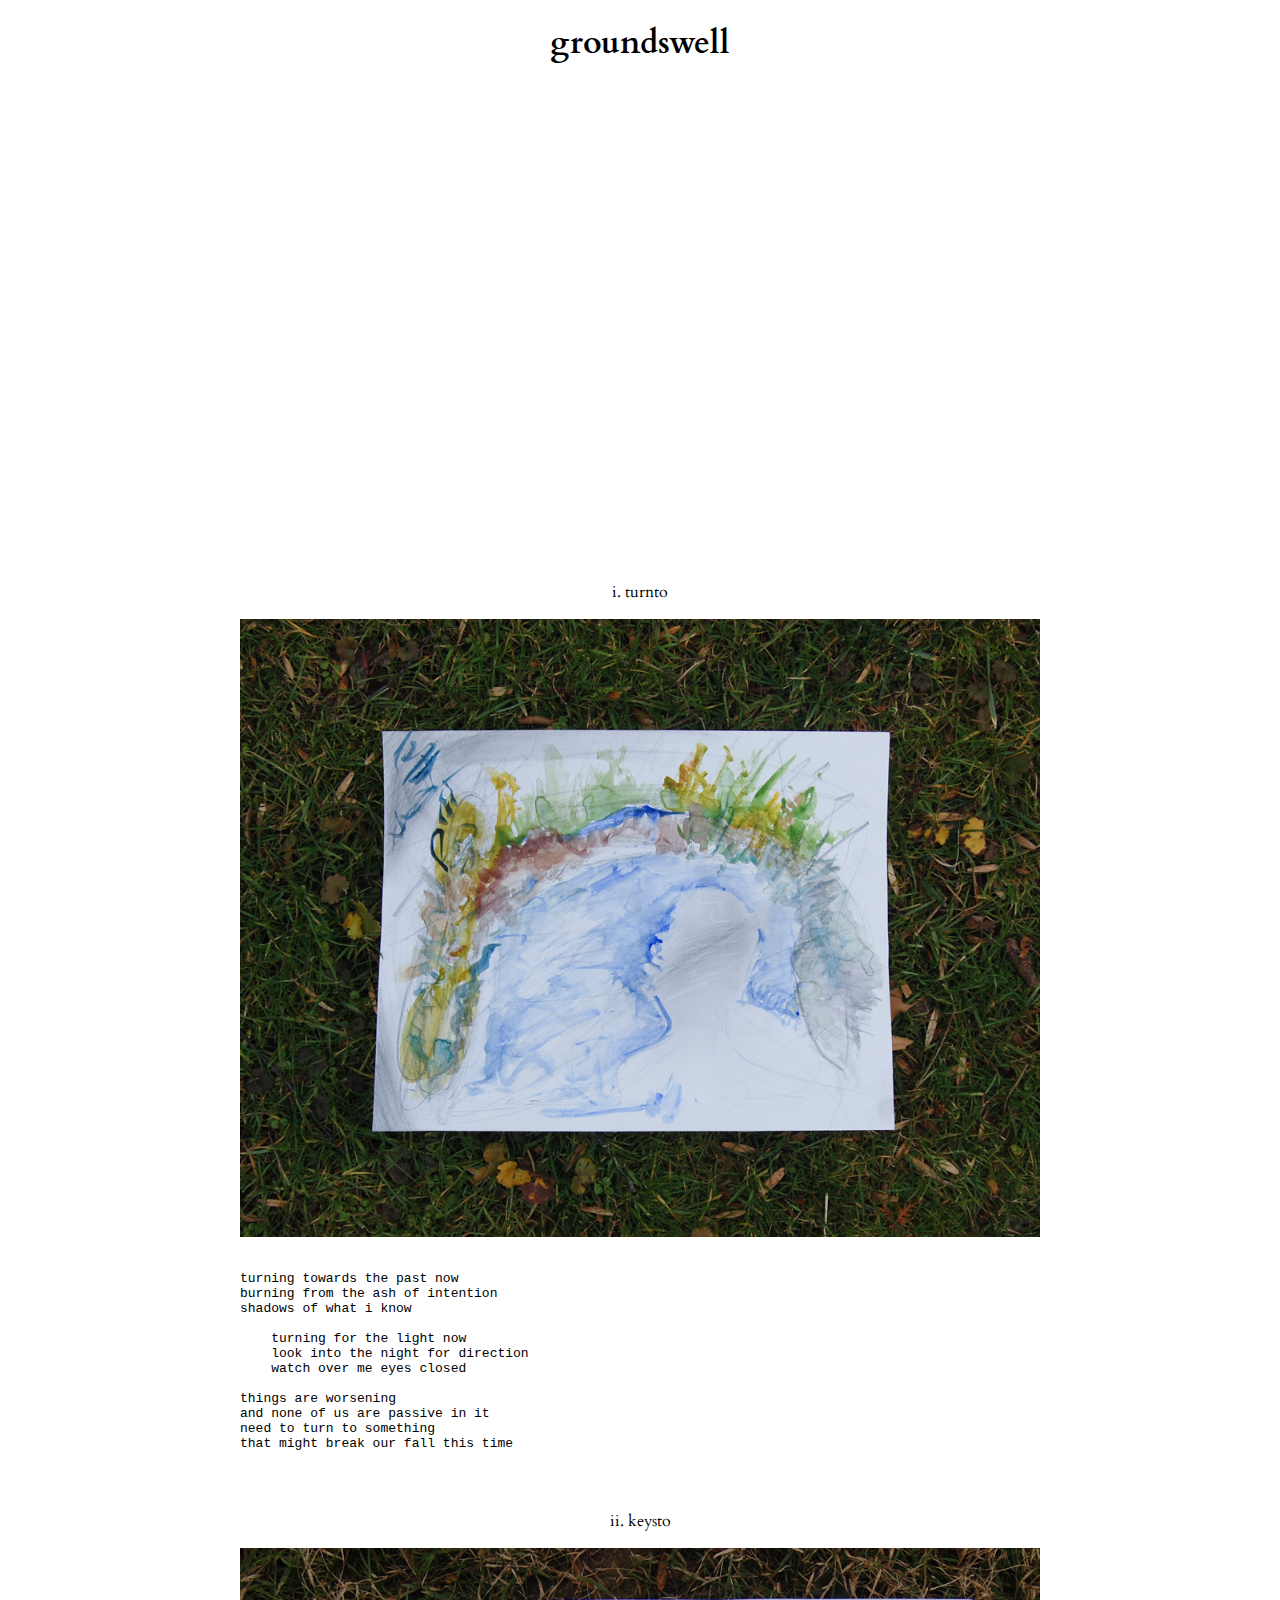
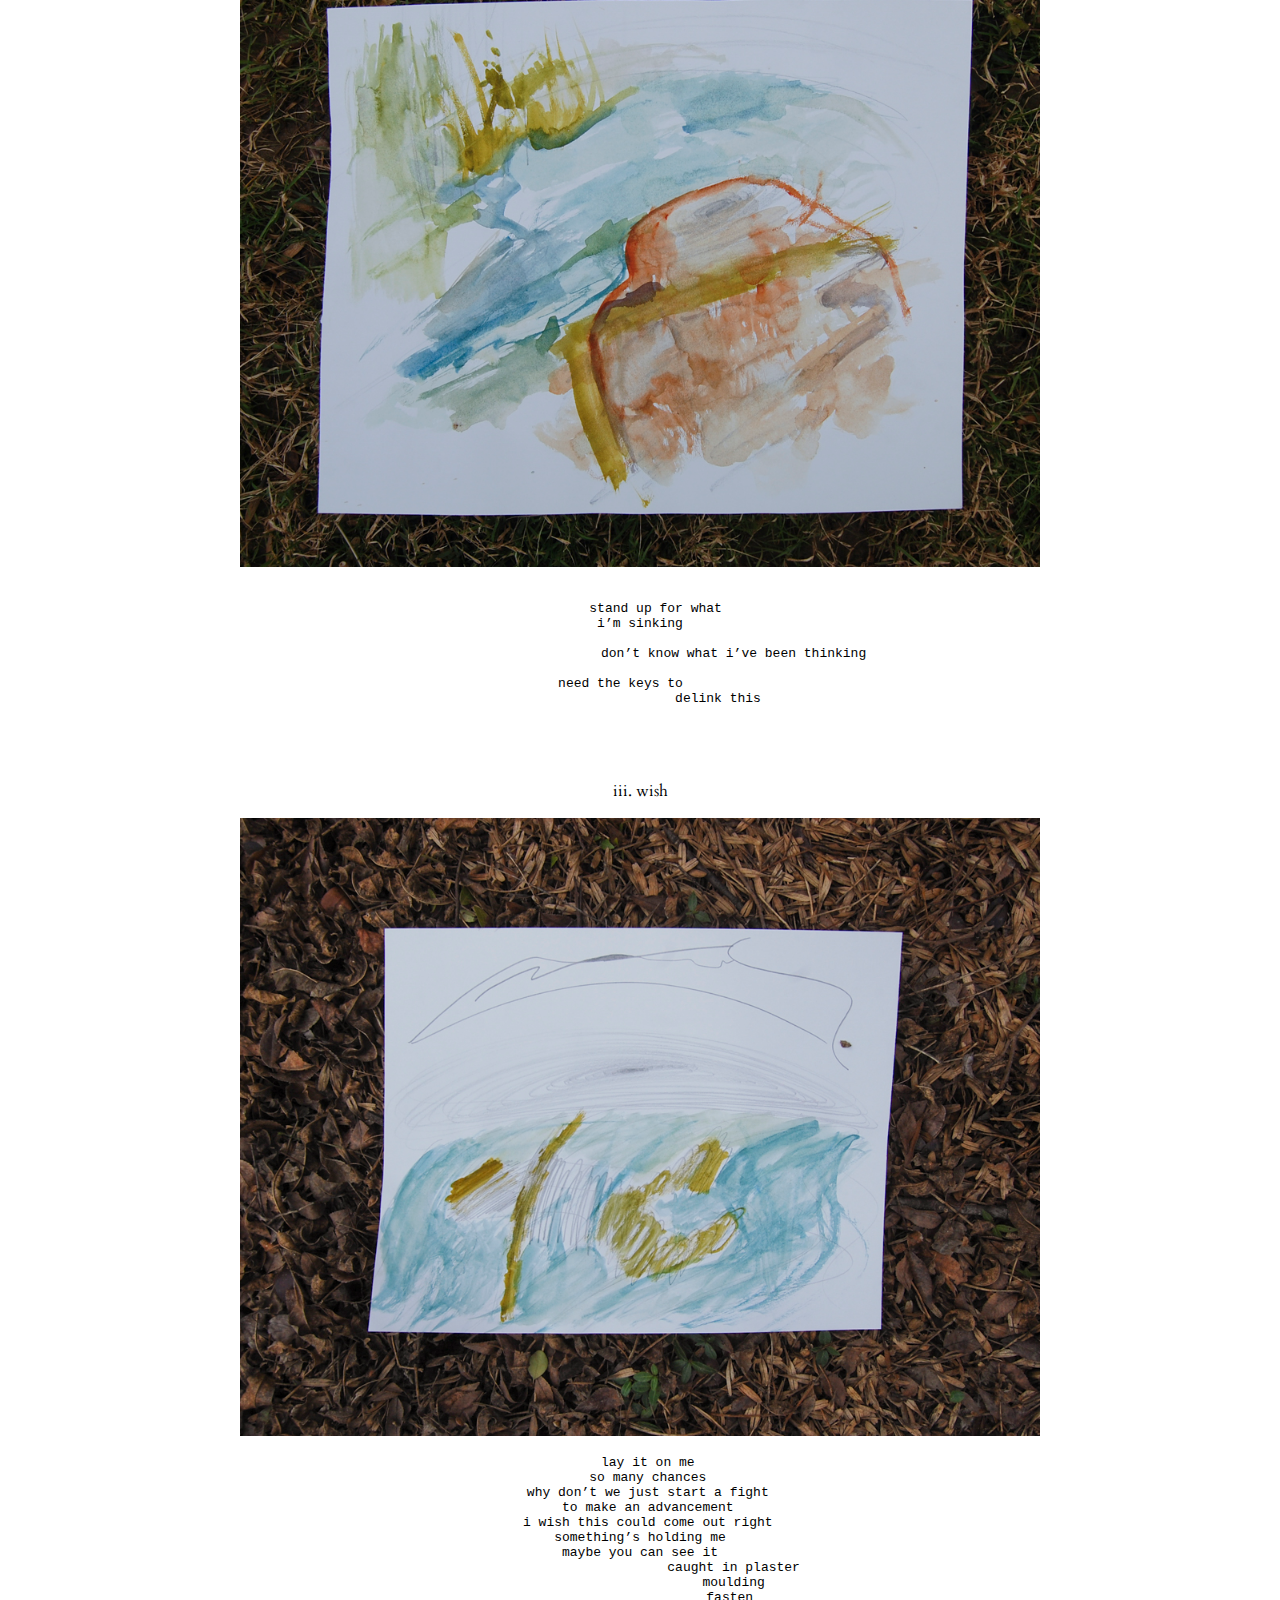
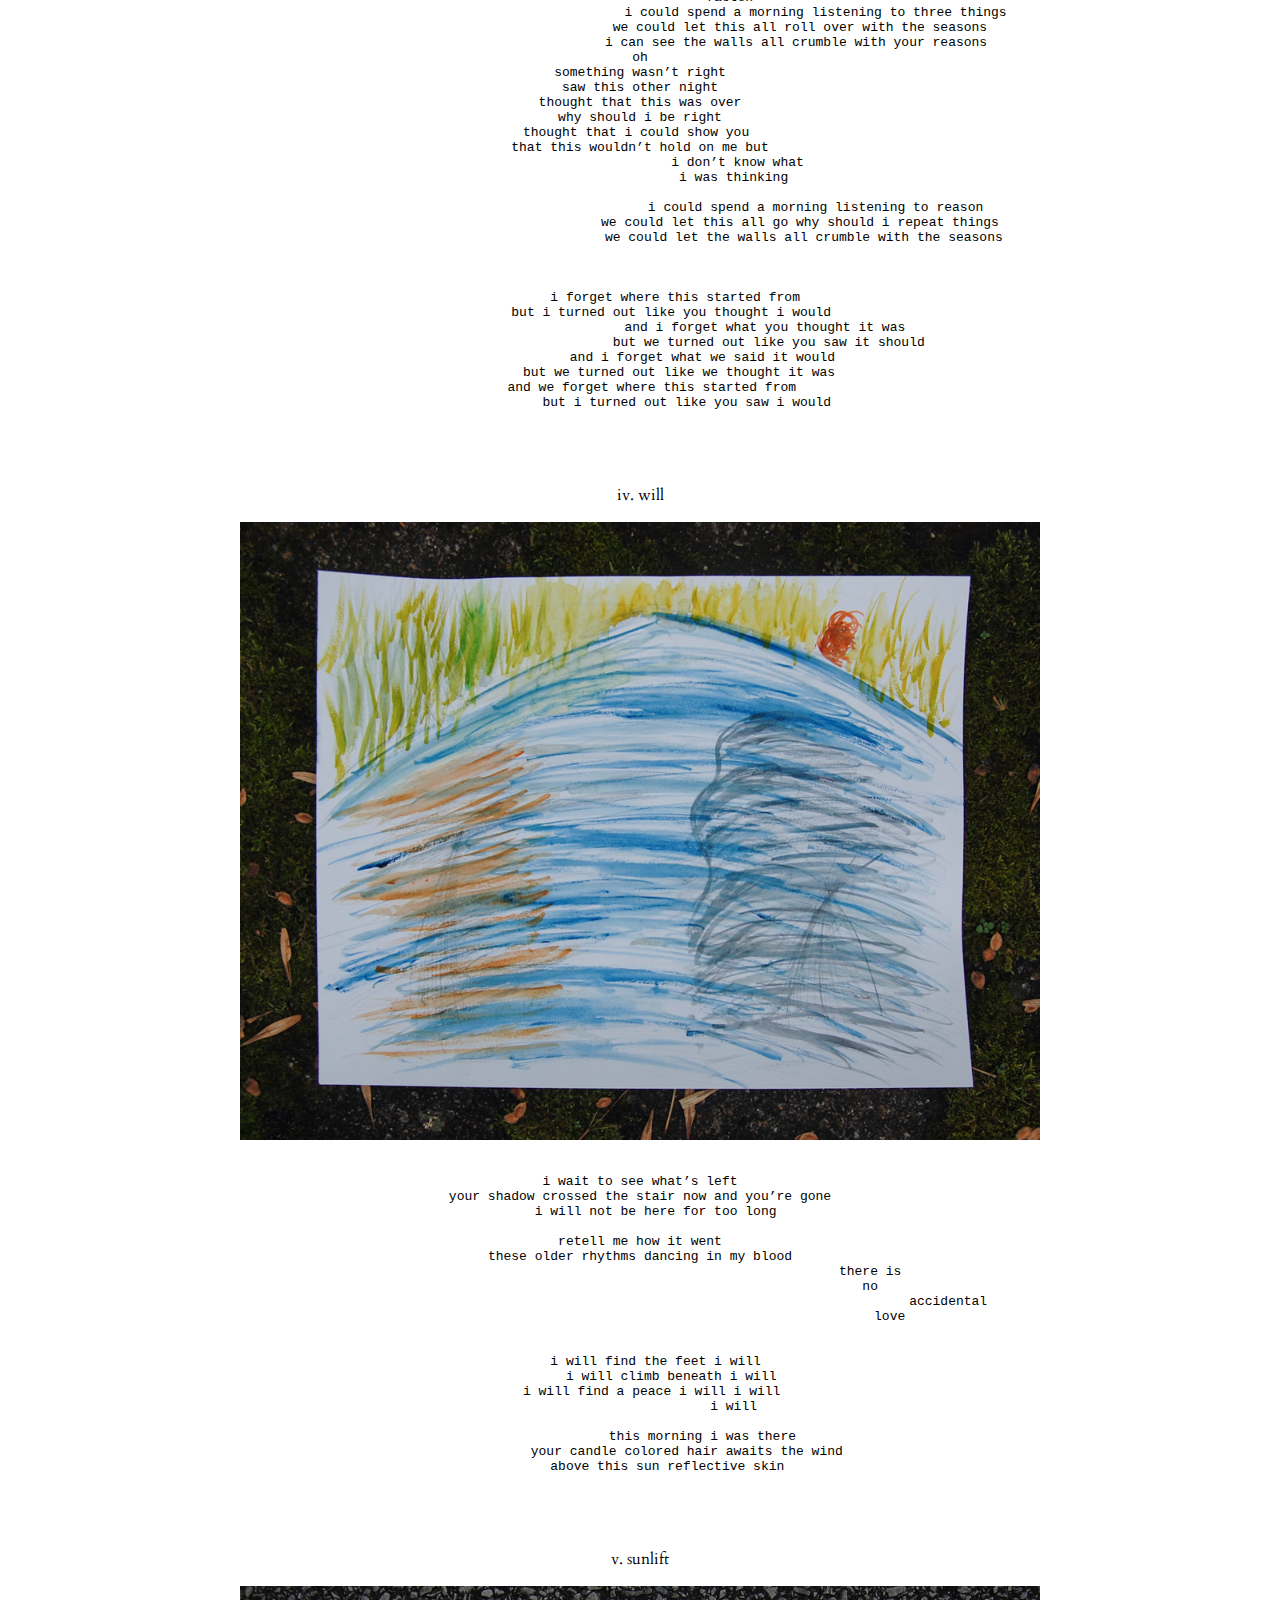
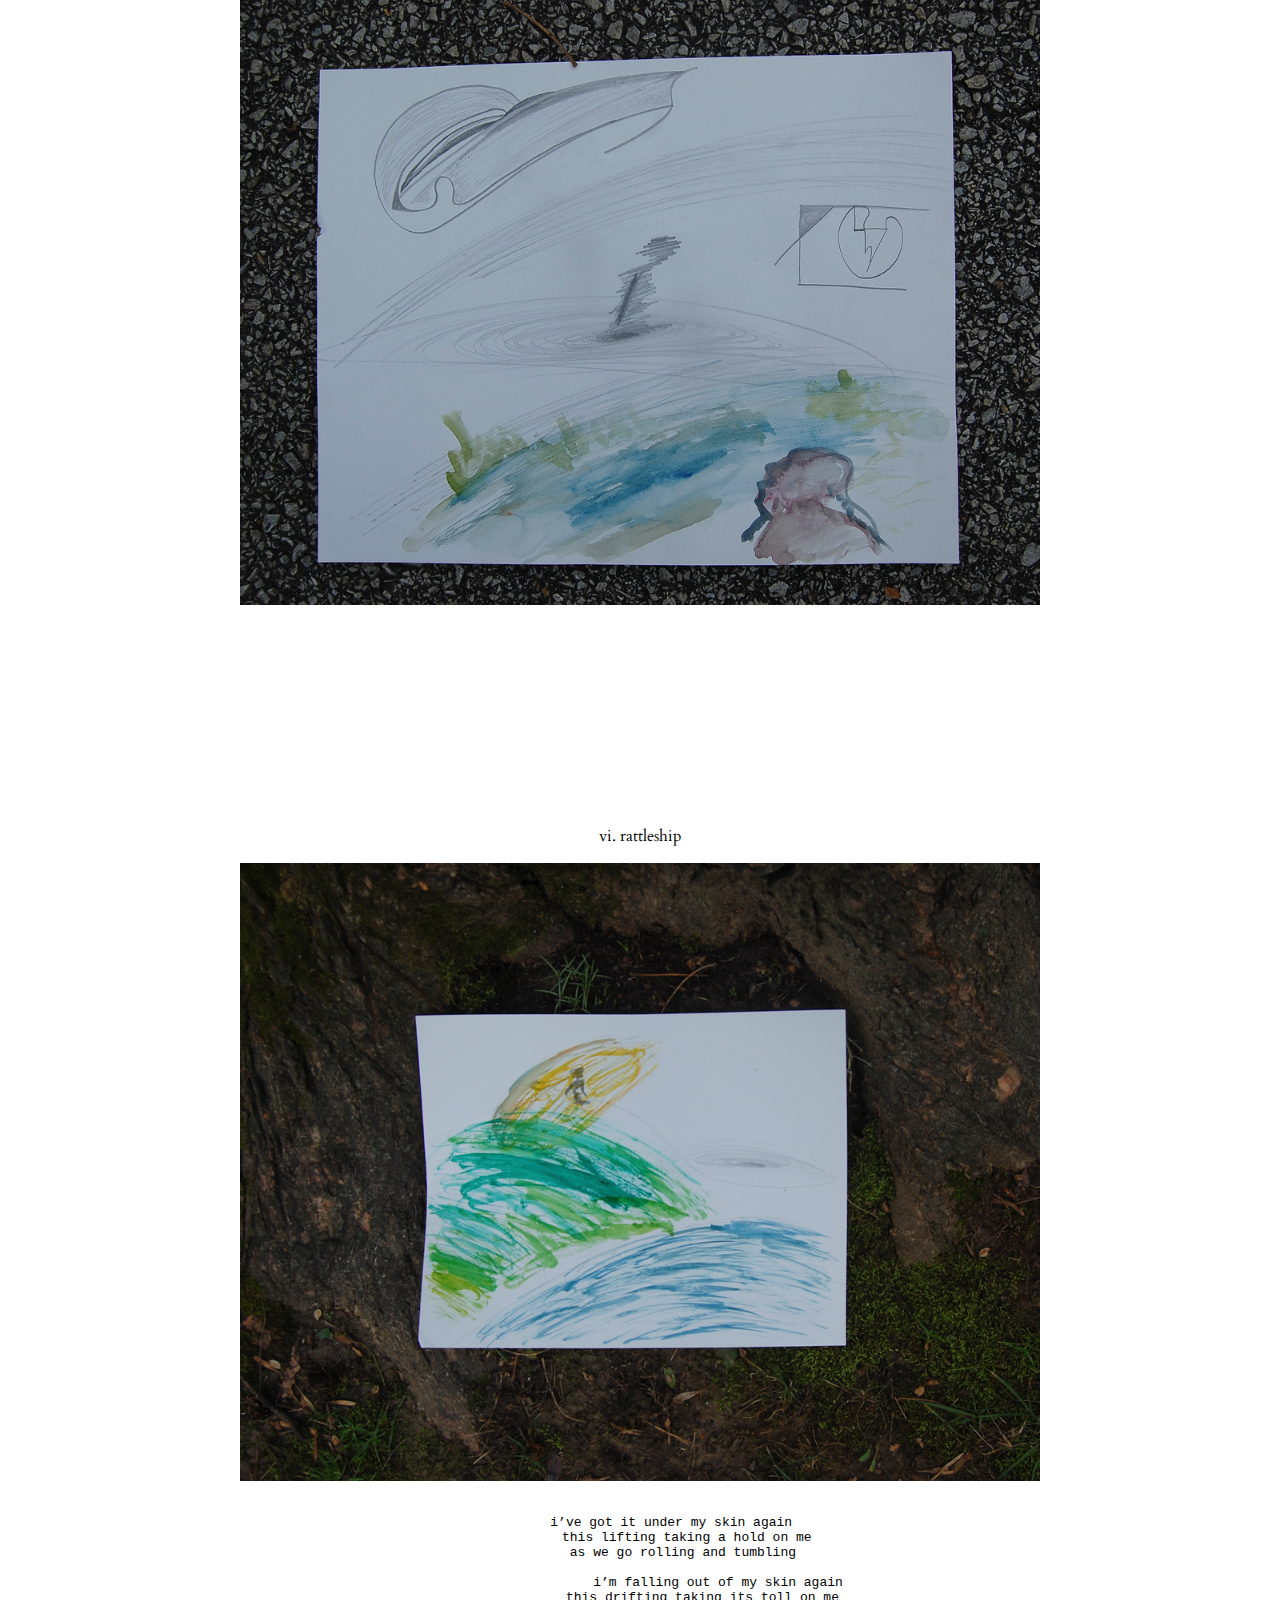
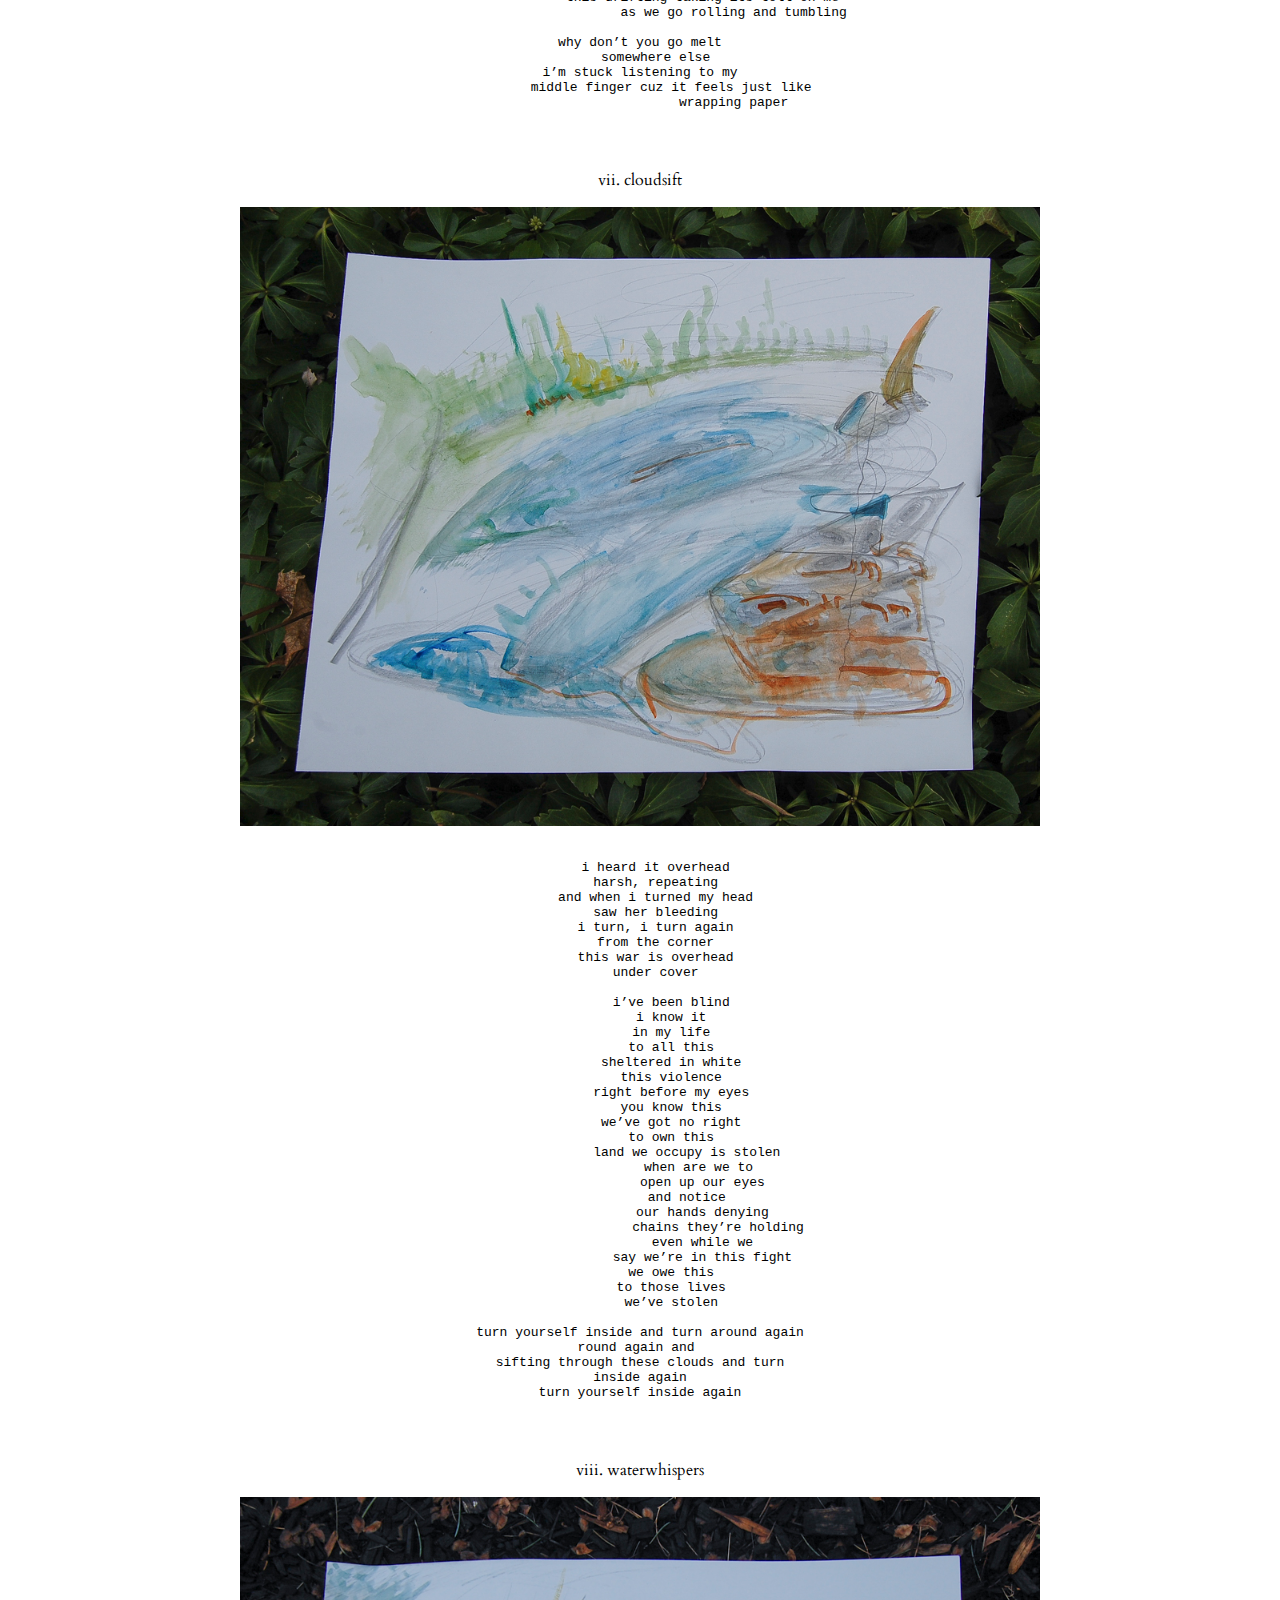
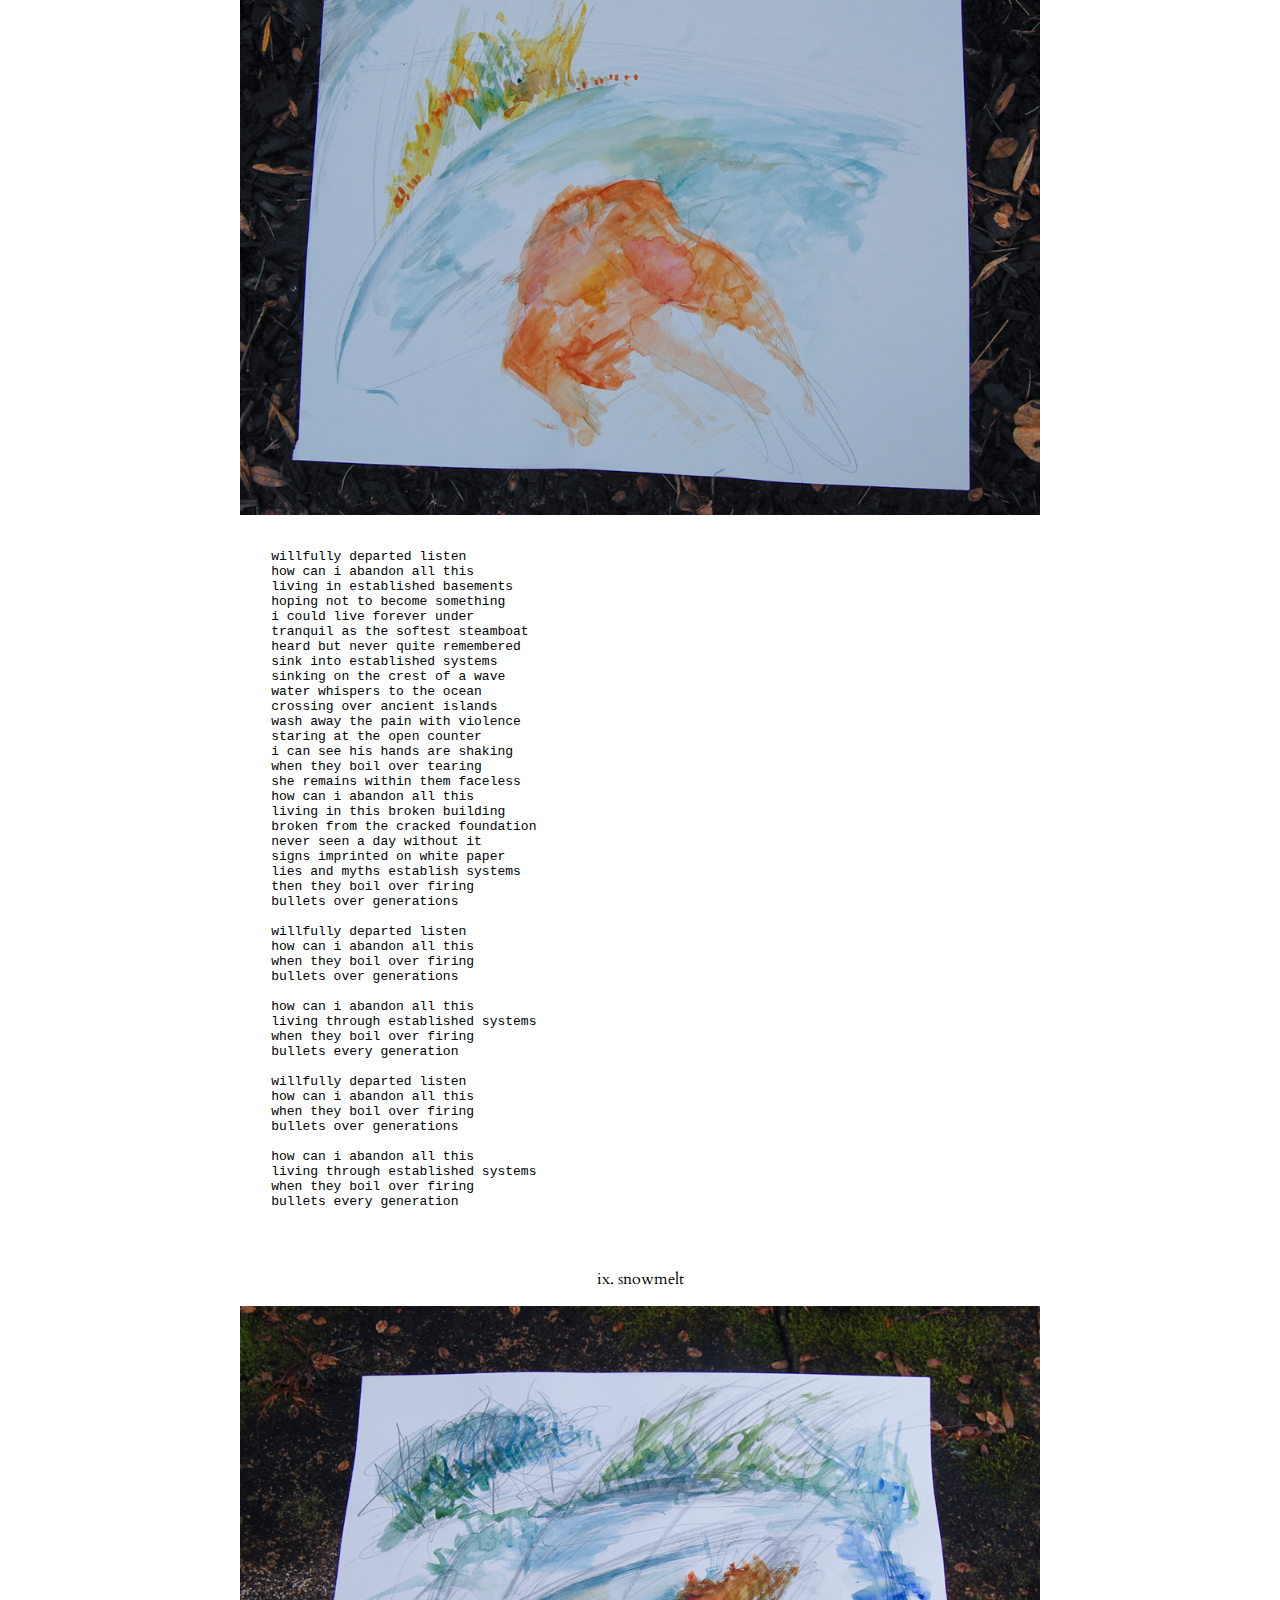
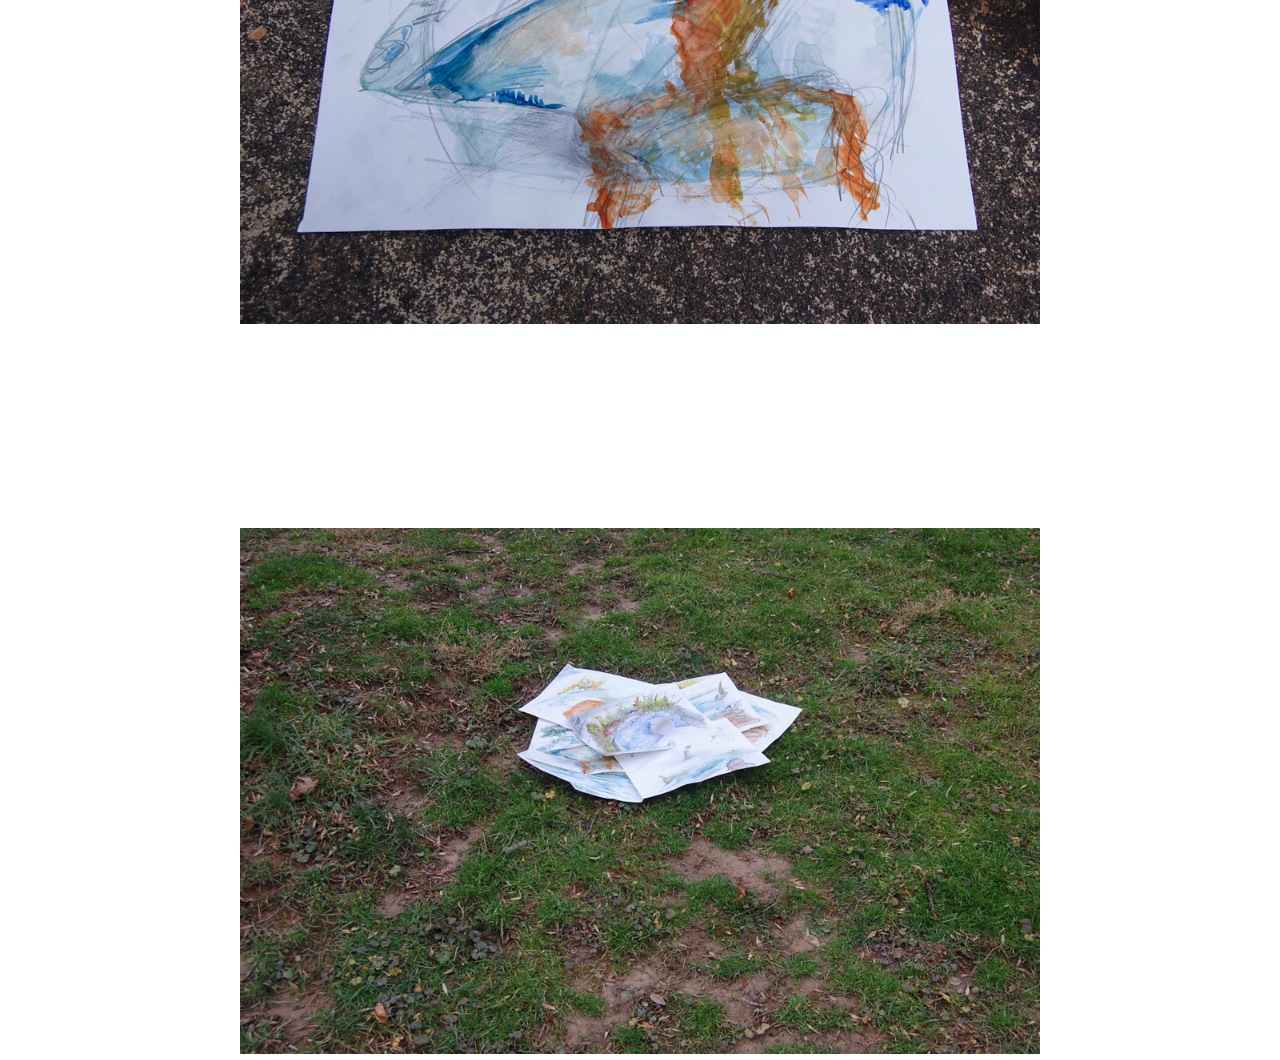
==== album/index.html @ 391f53b3 "fix hrefs" ====
<!doctype html>
<html>
<meta name="viewport" content="width=device-width, initial-scale=1.0">

<head>
    <link href="https://fonts.googleapis.com/css?family=Cardo" rel="stylesheet">
    <link href="../style.css" rel="stylesheet">
    <link rel="icon" href="weather64.png">
    <script src="../jq.js"></script>

    <title>Groundswell</title>
</head>

<body>
    <div class="main">


        <a href="..">
            <h1>groundswell </h1>
        </a>


        <iframe style="border: 0; width: 400px; height: 472px;" src="https://bandcamp.com/EmbeddedPlayer/album=1229370795/size=large/bgcol=ffffff/linkcol=0687f5/artwork=small/transparent=true/" seamless><a href="http://wiccaphase.bandcamp.com/album/secret-boy">SECRET BOY by WICCA PHASE SPRINGS ETERNAL</a></iframe>


        <br>

        <p>i. turnto</p>
        <img src="1. turnto.jpg" style="width: 800px">
        <div class="text">
            <pre class="left">	
turning towards the past now    
burning from the ash of intention
shadows of what i know

    turning for the light now
    look into the night for direction
    watch over me eyes closed

things are worsening
and none of us are passive in it
need to turn to something
that might break our fall this time
        
            </pre>
        </div>

        <p>ii. keysto</p>
        <img src="2. keysto.jpg" style="width: 800px">
        <div class="text">
            <pre>	
    stand up for what
i’m sinking

                        don’t know what i’ve been thinking

    need the keys to         
                    delink this


        </pre>
        </div>

        <p>iii. wish</p>
        <img src="3. wish.jpg" style="width: 800px">
        <div class="text">
            <pre>
  lay it on me
  so many chances
  why don’t we just start a fight
  to make an advancement
  i wish this could come out right
something’s holding me
maybe you can see it
			caught in plaster
			moulding
			fasten 
					     i could spend a morning listening to three things
					 we could let this all roll over with the seasons
					i can see the walls all crumble with your reasons
oh
something wasn’t right
saw this other night
thought that this was over
why should i be right
thought that i could show you 
that this wouldn’t hold on me but
			 i don’t know what
			i was thinking

					     i could spend a morning listening to reason
					 we could let this all go why should i repeat things
					  we could let the walls all crumble with the seasons


		
	 i forget where this started from
	but i turned out like you thought i would
				and i forget what you thought it was
				 but we turned out like you saw it should
		and i forget what we said it would
		 but we turned out like we thought it was	
	   and we forget where this started from	
	    but i turned out like you saw i would

              
        </pre>
        </div>

        <p>iv. will</p>
        <img src="4. will.jpg" style="width: 800px">
        <div class="text">
            <pre>

i wait to see what’s left
your shadow crossed the stair now and you’re gone
    i will not be here for too long

retell me how it went
these older rhythms dancing in my blood
                                                            there is 
                                                            no 
                                                                                accidental 
                                                                love
    

    i will find the feet i will
        i will climb beneath i will
    i will find a peace i will i will 
                        i will

                this morning i was there
            your candle colored hair awaits the wind
        above this sun reflective skin 
                
                
        </pre>
        </div>

        <p>v. sunlift</p>
        <img src="5. sunlift.jpg" style="width: 800px">

        <br>
        <br>
        <br>
        <br>
        <br>
        <br>
        <br>
        <br>
        <br>
        <br>
        <p>vi. rattleship</p>
        <img src="6. rattleship.jpg" style="width: 800px">
        <div class="text">
            <pre>

        i’ve got it under my skin again
            this lifting taking a hold on me
            as we go rolling and tumbling 

                    i’m falling out of my skin again
                this drifting taking its toll on me
                        as we go rolling and tumbling

why don’t you go melt
    somewhere else
i’m stuck listening to my
        middle finger cuz it feels just like
                        wrapping paper

        </pre>
        </div>

        <p>vii. cloudsift</p>
        <img src="7. cloudsift.jpg" style="width: 800px">
        <div class="text">
            <pre>

    i heard it overhead
    harsh, repeating
    and when i turned my head
    saw her bleeding
    i turn, i turn again
    from the corner
    this war is overhead
    under cover

        i’ve been blind
        i know it
        in my life
        to all this
        sheltered in white
        this violence
        right before my eyes
        you know this
        we’ve got no right
        to own this
            land we occupy is stolen
                when are we to 
                open up our eyes
            and notice
                our hands denying
                    chains they’re holding
                even while we
                say we’re in this fight
        we owe this
        to those lives
        we’ve stolen

turn yourself inside and turn around again
round again and 
sifting through these clouds and turn
inside again
turn yourself inside again
            
        </pre>
        </div>

        <p>viii. waterwhispers</p>
        <img src="8. waterwhispers.jpg" style="width: 800px">
        <div class="text">
            <pre class="left">

    willfully departed listen
    how can i abandon all this
    living in established basements
    hoping not to become something
    i could live forever under
    tranquil as the softest steamboat
    heard but never quite remembered
    sink into established systems
    sinking on the crest of a wave
    water whispers to the ocean
    crossing over ancient islands
    wash away the pain with violence
    staring at the open counter
    i can see his hands are shaking
    when they boil over tearing
    she remains within them faceless
    how can i abandon all this
    living in this broken building
    broken from the cracked foundation
    never seen a day without it
    signs imprinted on white paper
    lies and myths establish systems
    then they boil over firing
    bullets over generations

    willfully departed listen
    how can i abandon all this
    when they boil over firing
    bullets over generations

    how can i abandon all this
    living through established systems
    when they boil over firing
    bullets every generation

    willfully departed listen
    how can i abandon all this
    when they boil over firing
    bullets over generations

    how can i abandon all this
    living through established systems
    when they boil over firing
    bullets every generation
            
        </pre>
        </div>

        <p>ix. snowmelt</p>
        <img src="9. snowmelt.jpg" style="width: 800px">
        <br>
        <br>
        <br>
        <br>
        <br>
        <br>
        <br>
        <br>
        <br>
        <br>

        <img src="backcover.jpg" style="width: 800px">
    </div>
</body>

</html>
---- style.css ----
body {
    font-family: 'Cardo', serif;
    margin: 0;
    padding: 0;
    text-align: center;
    width: auto;
}

img {
    /* max-width: 800px; */
    height: auto;
}

#groundswell {
    position: absolute;
    margin-left: auto;
    margin-right: auto;
    left: 0;
    right: 0;
    z-index: -1;
}

.groundswell_album {
    position: absolute;
    right: 0;
}

.groundswell_inst {
    position: absolute;
    left: 0;
}

#credits {
    width: 100%;
    position: absolute;
}

#anotherLayer {
    width: 100%;
    position: absolute;
}

.left {
    text-align: left;
}

.right {
    text-align: right;
}

.text {
    display: inline-block;
    width: 800px;
}

a {
    color: black;
    text-decoration: none;
}
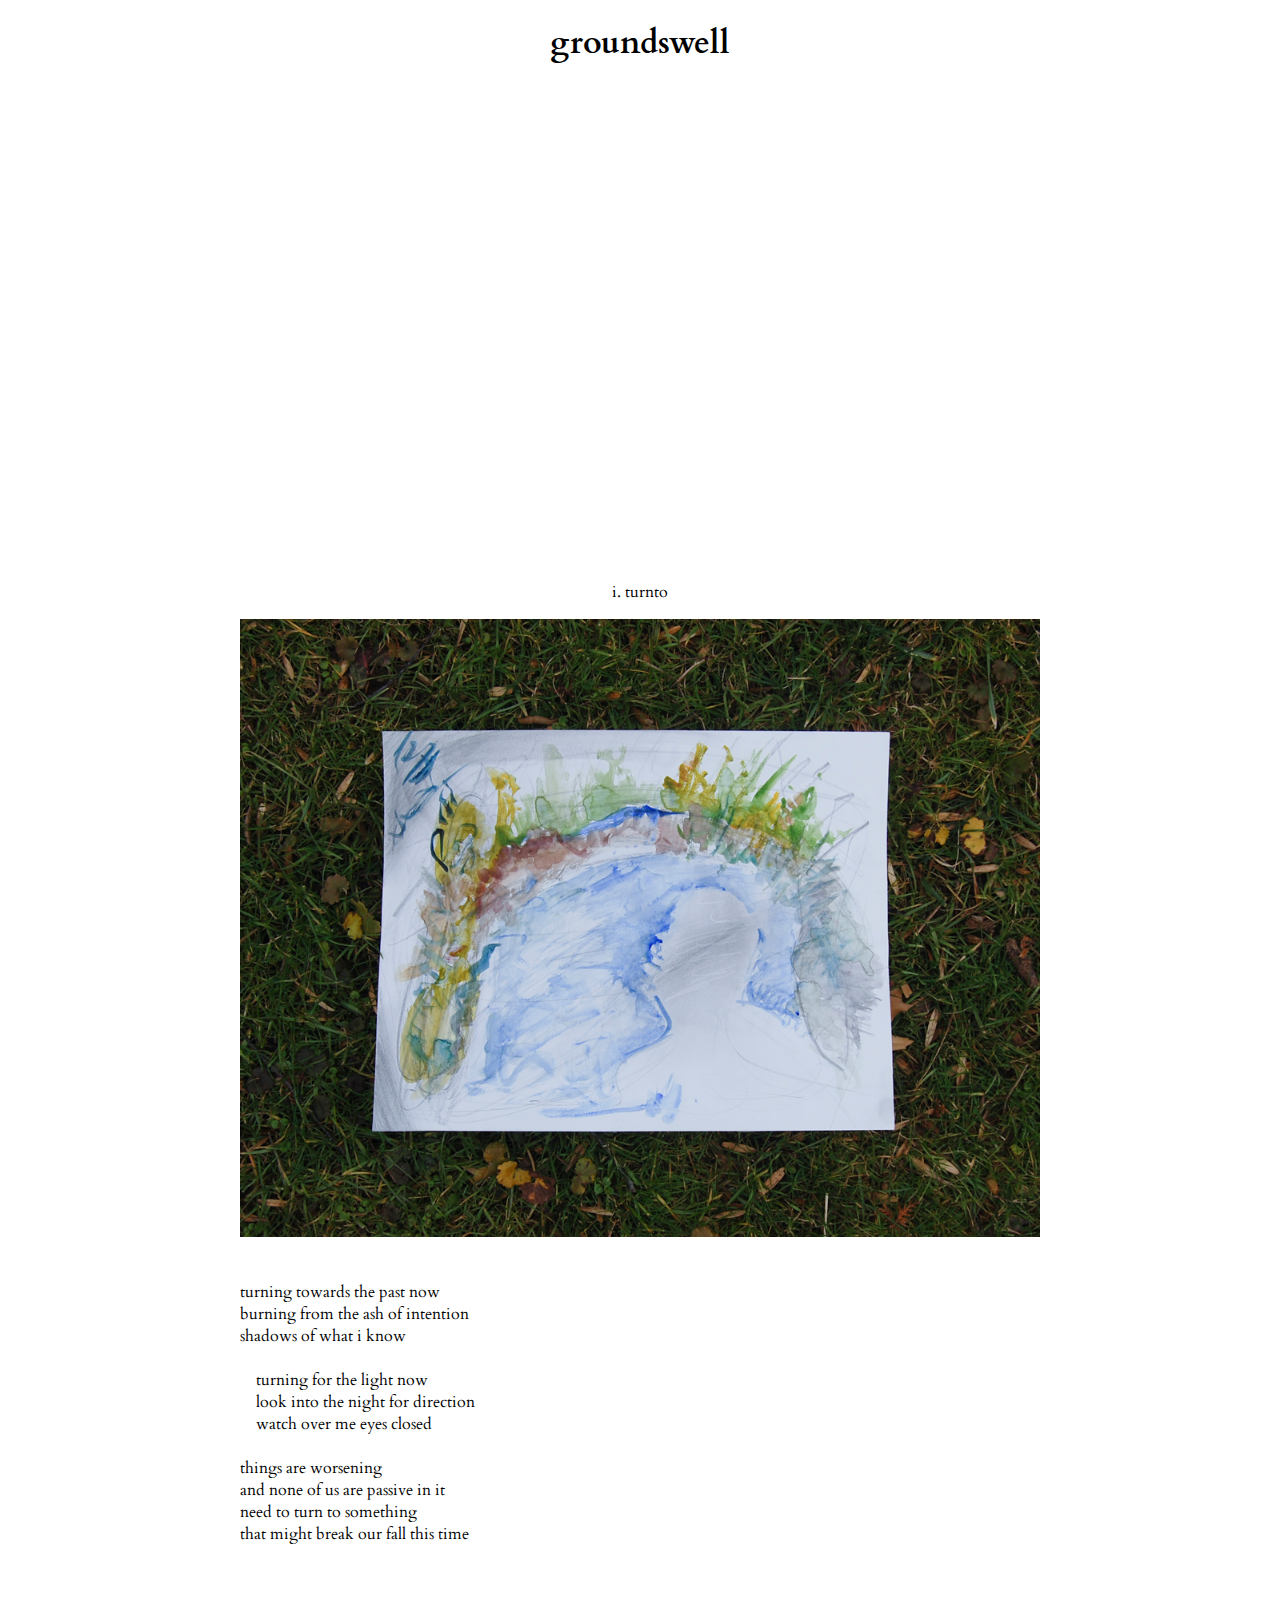
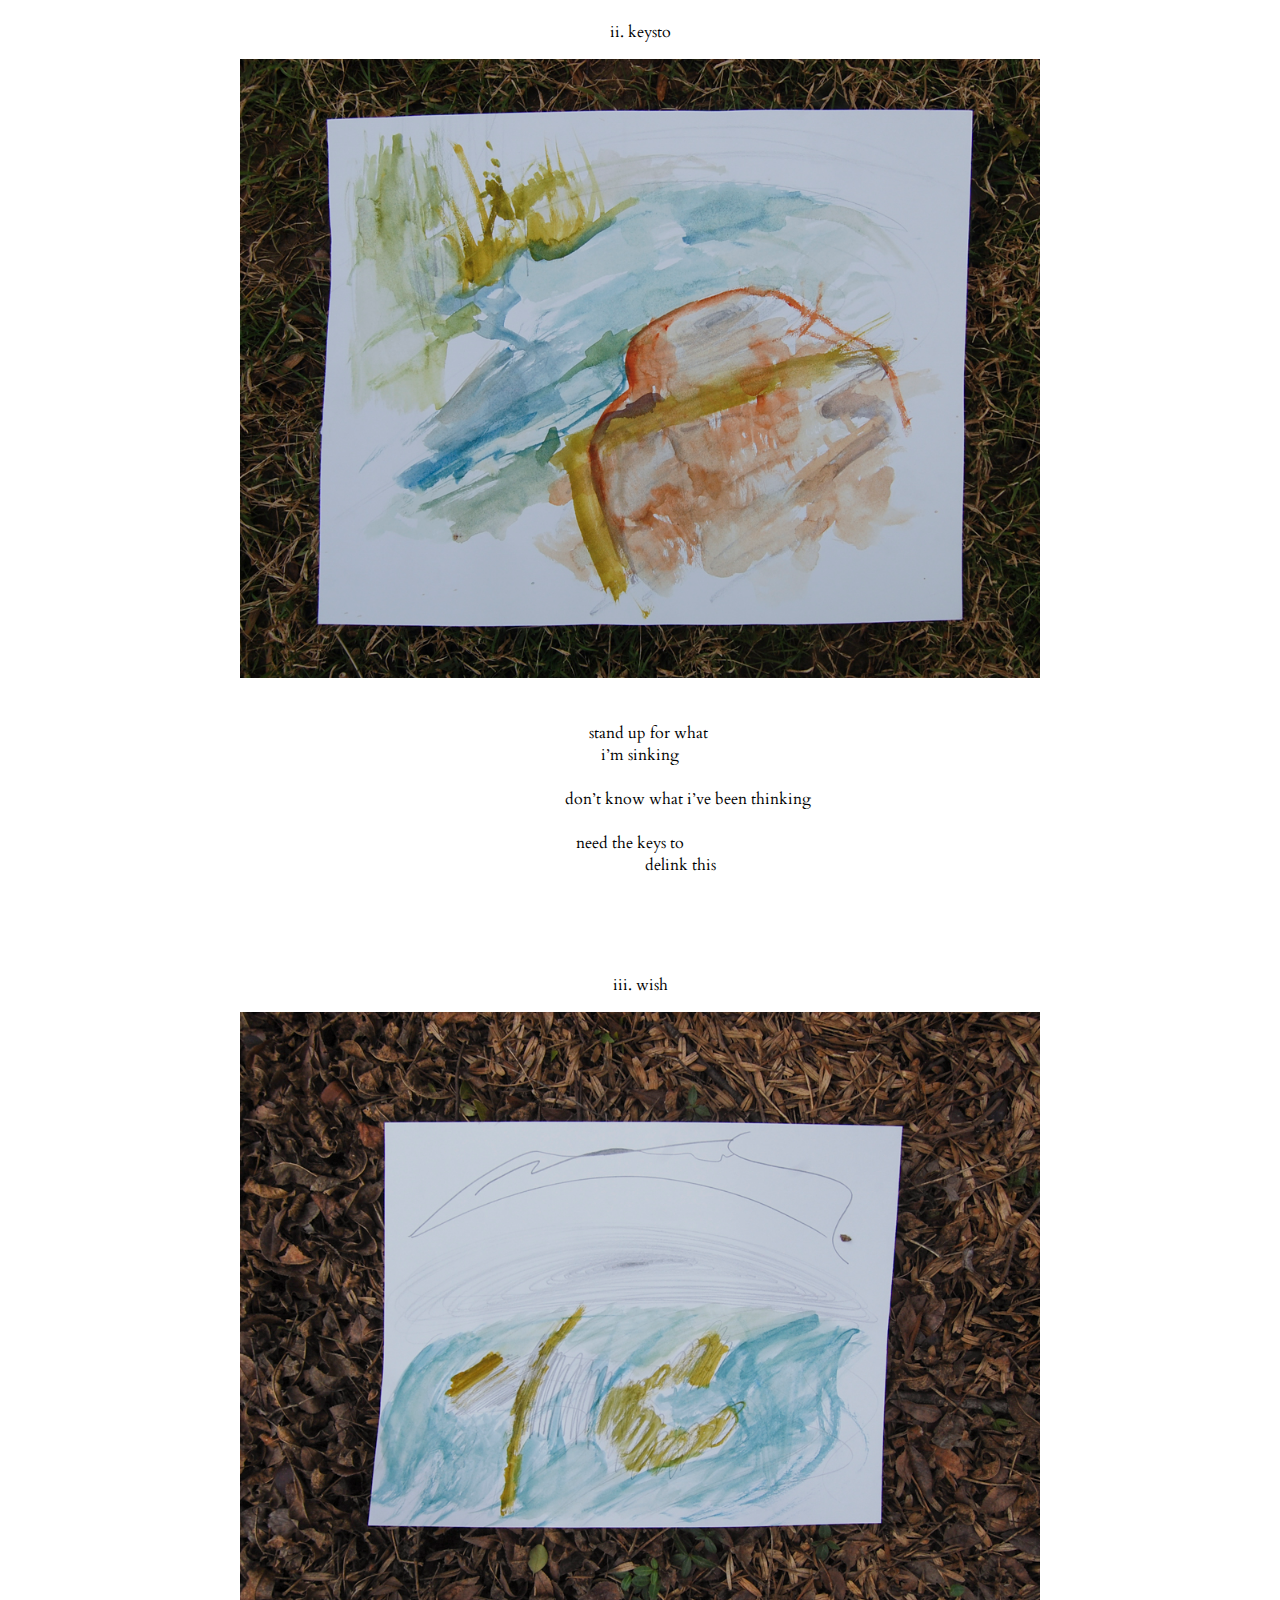
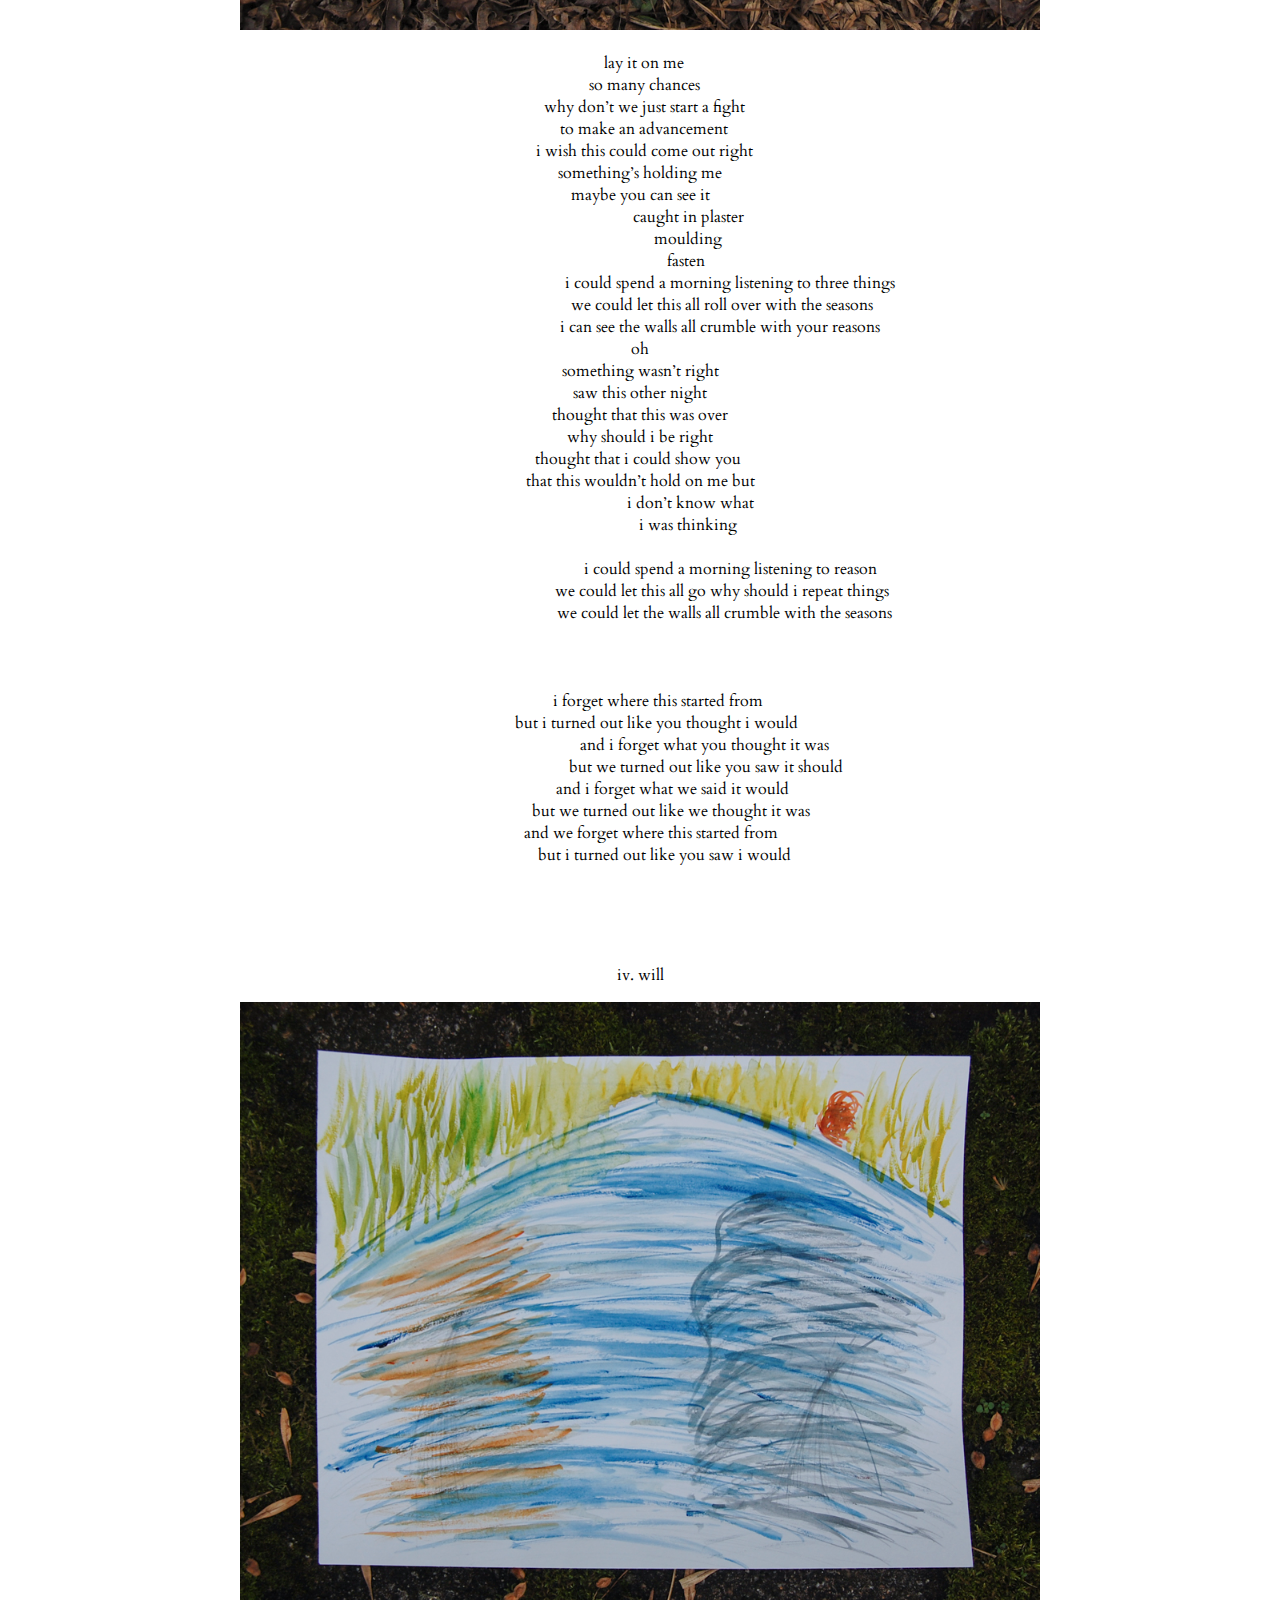
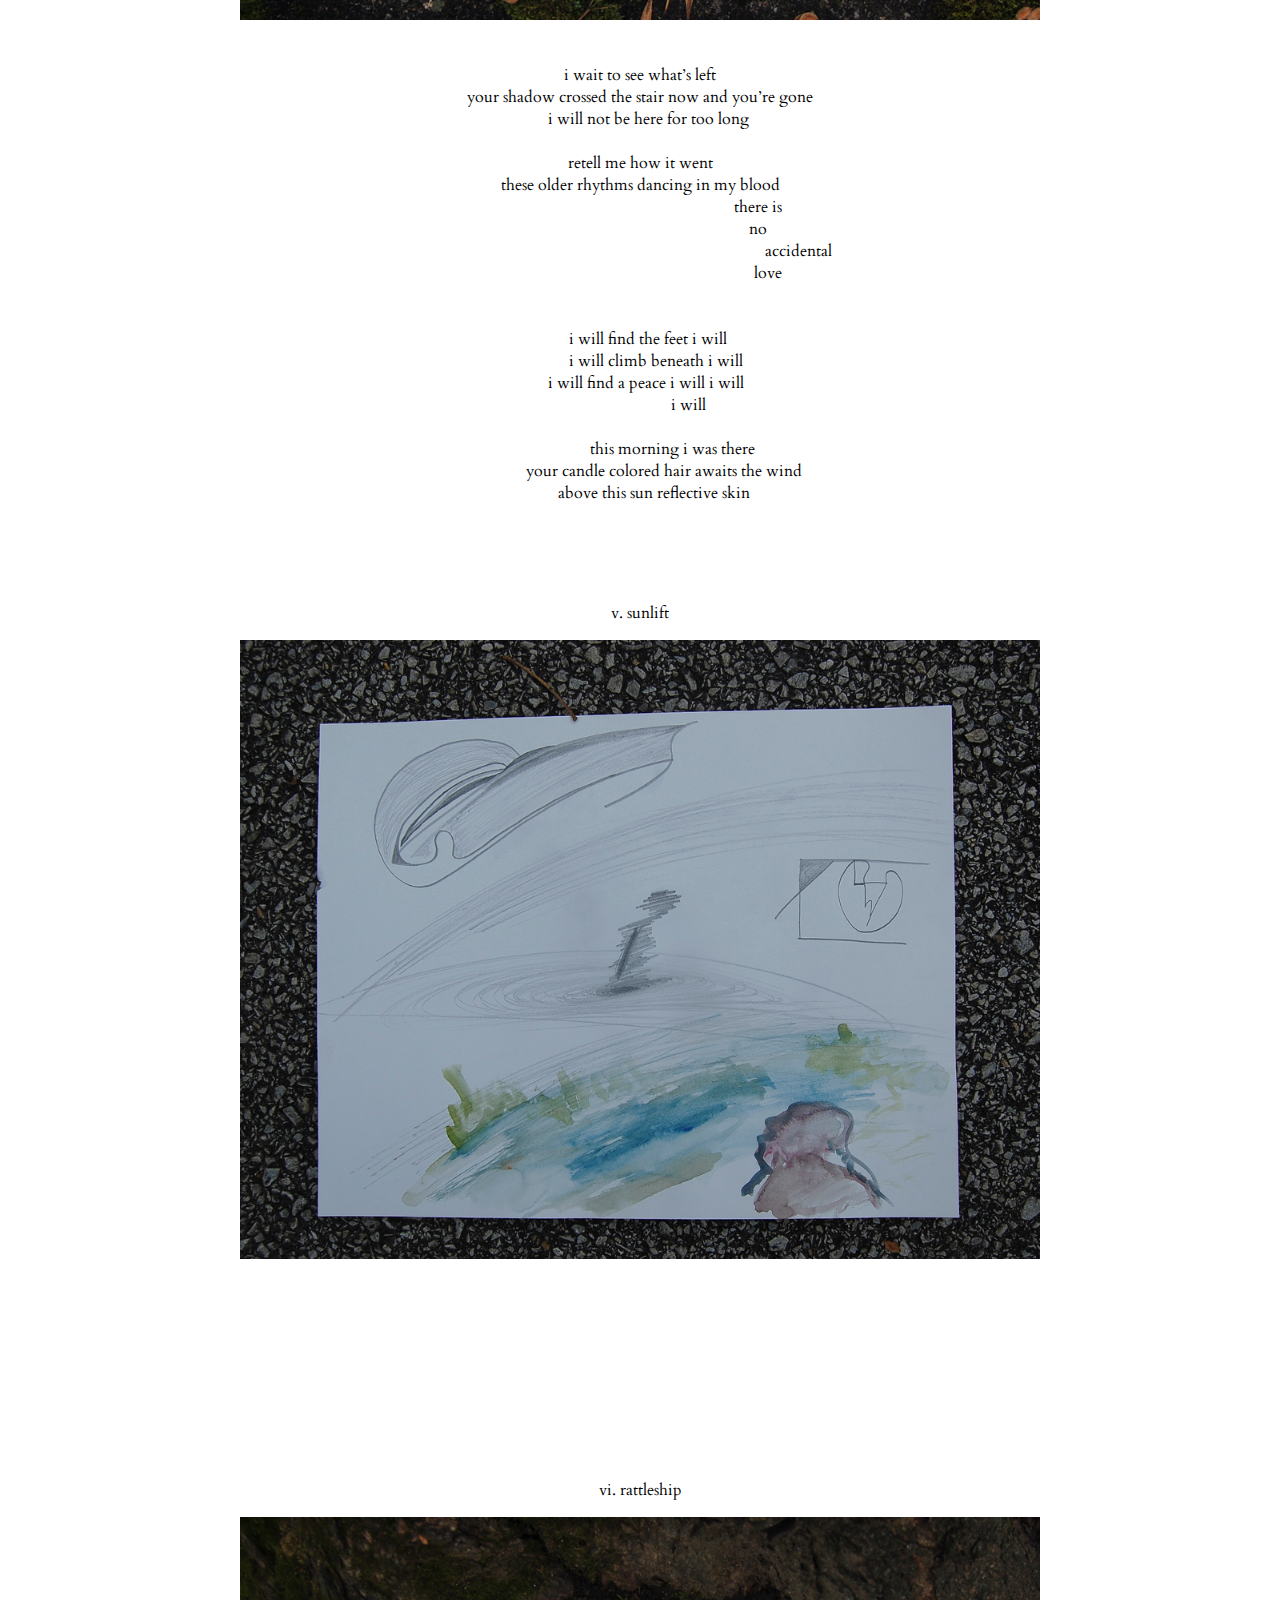
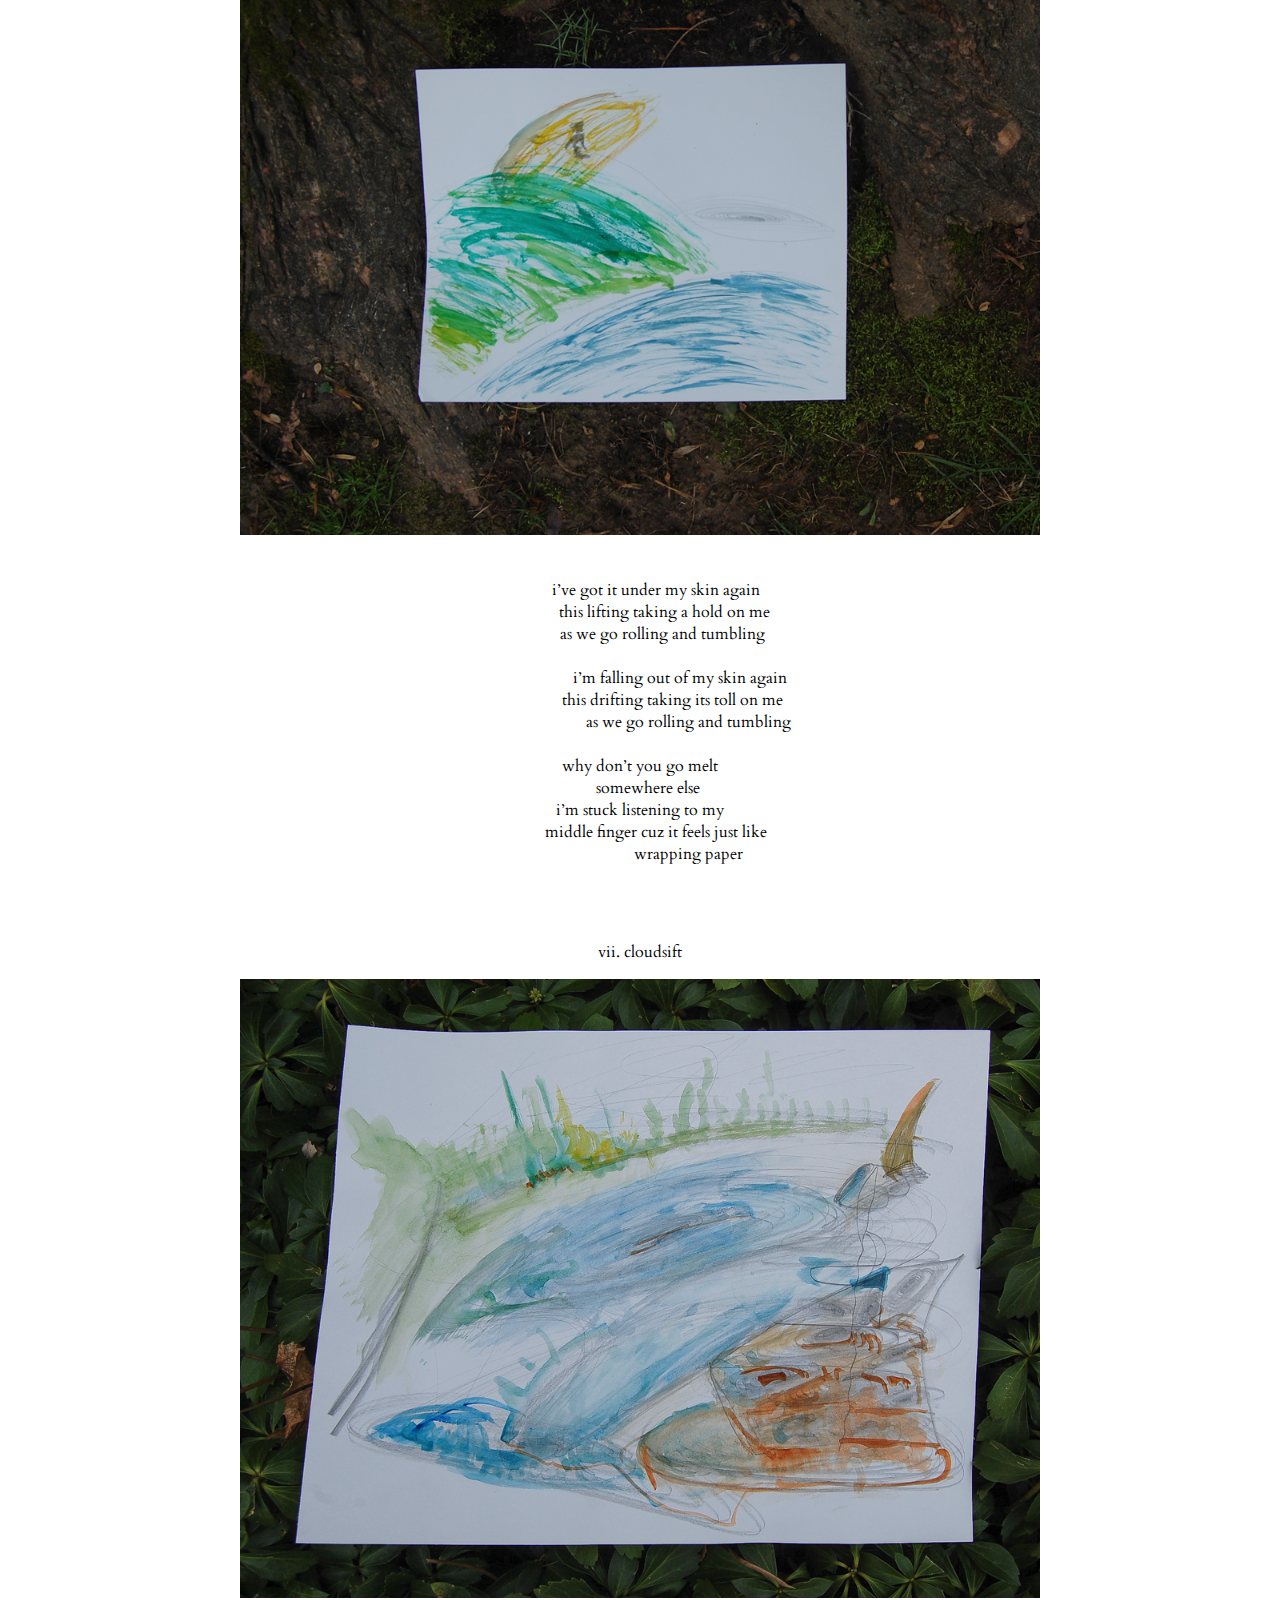
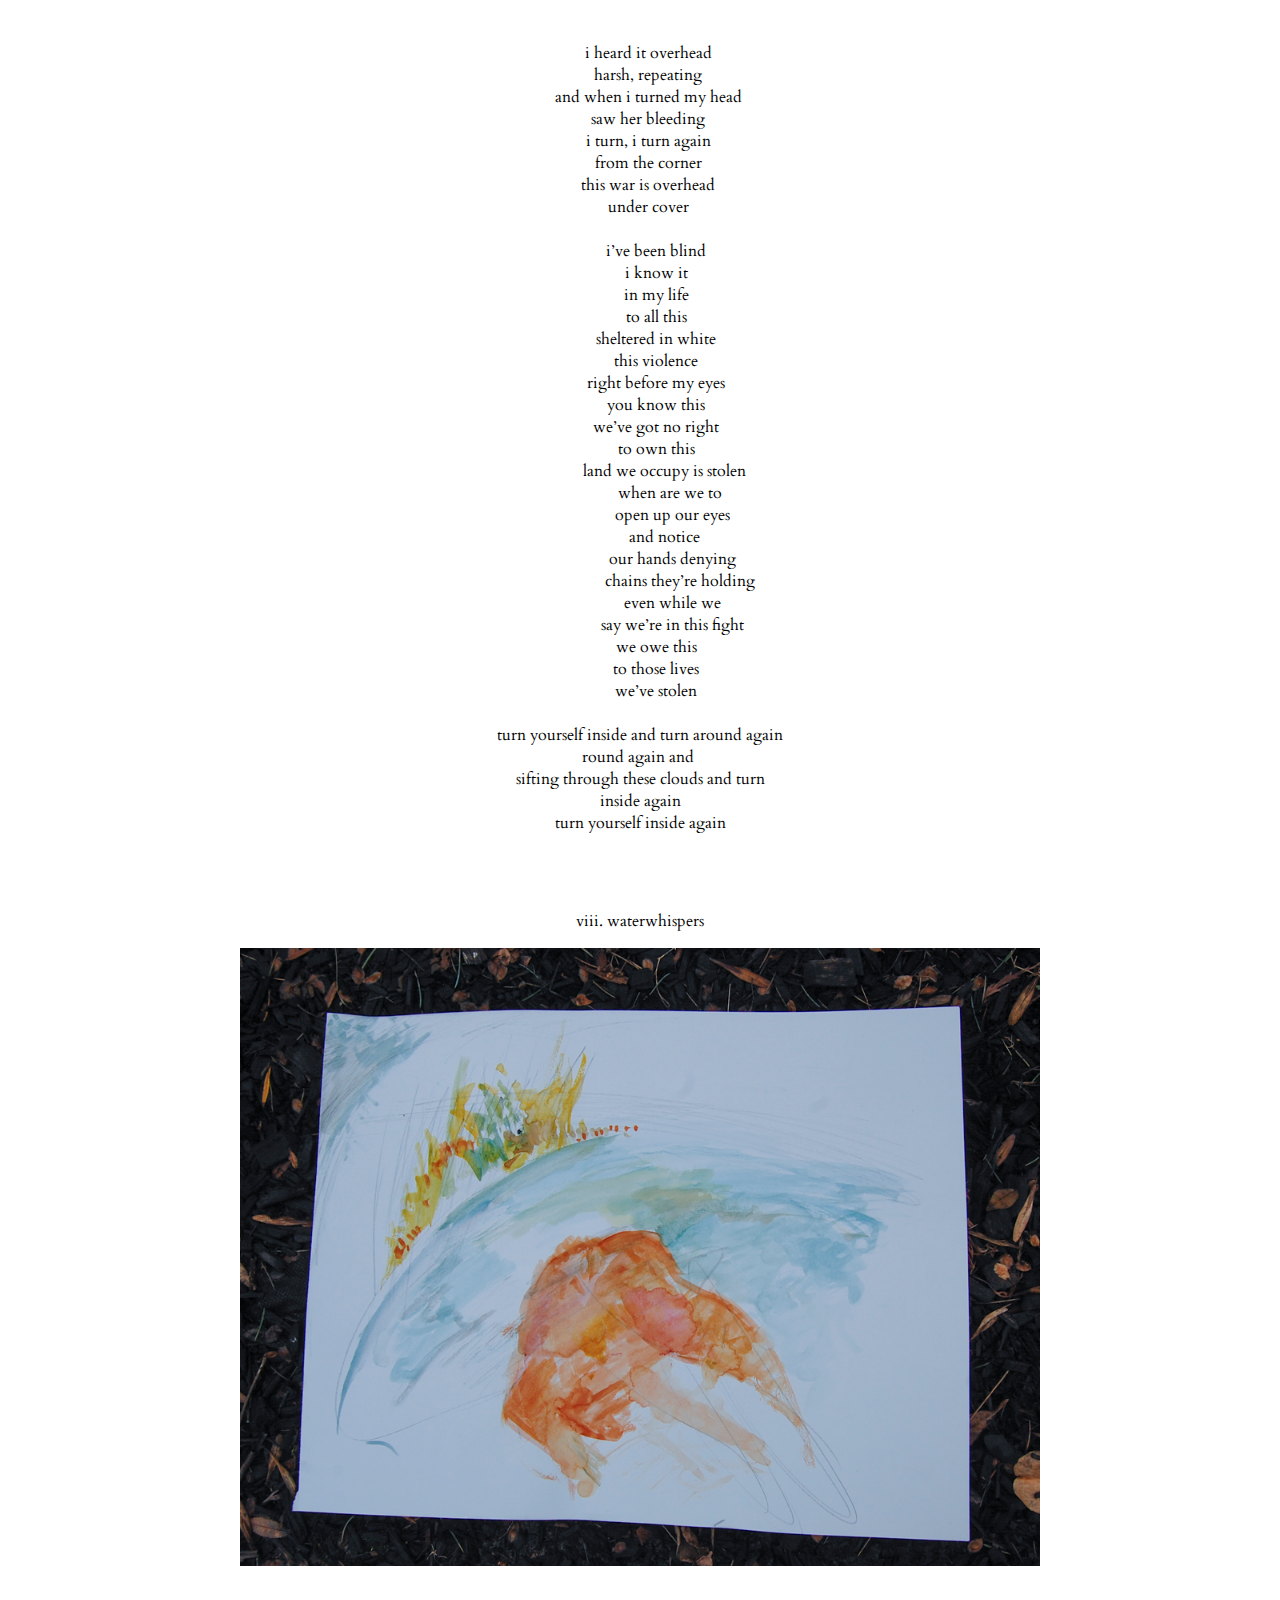
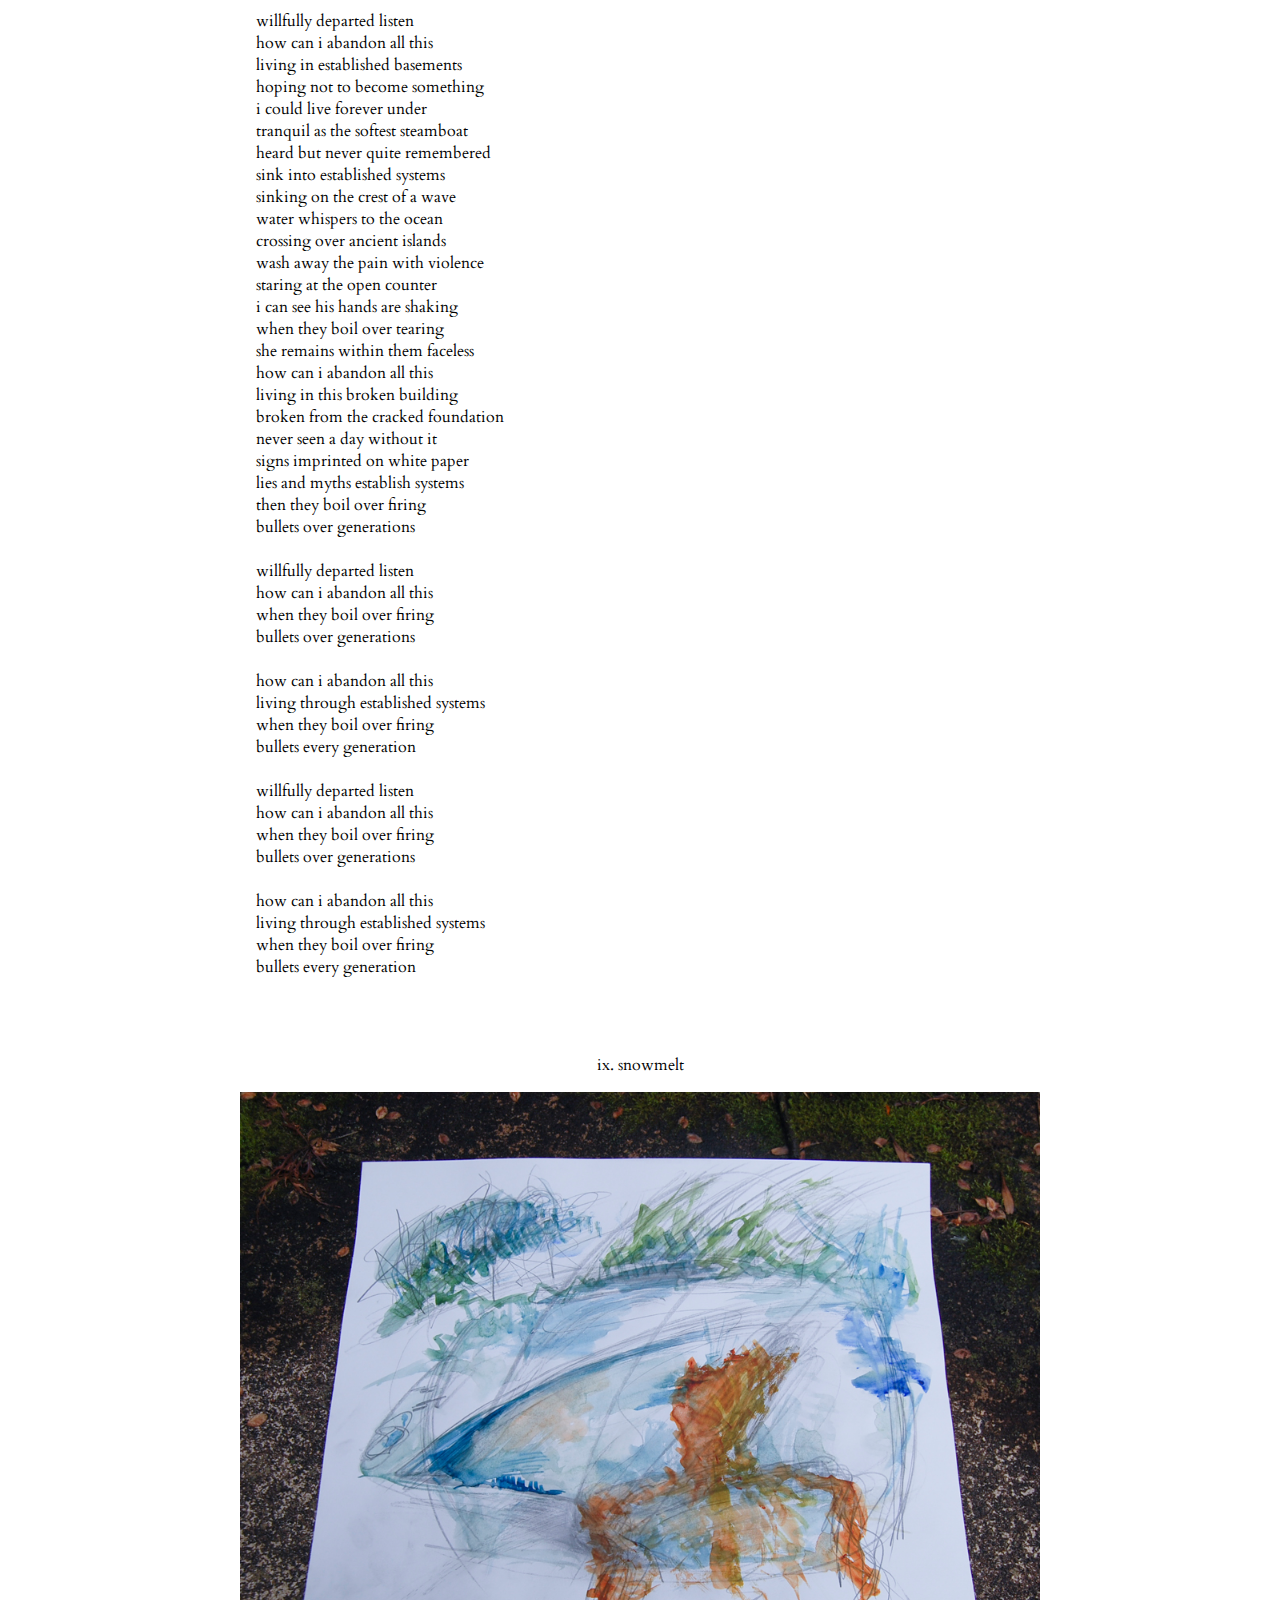
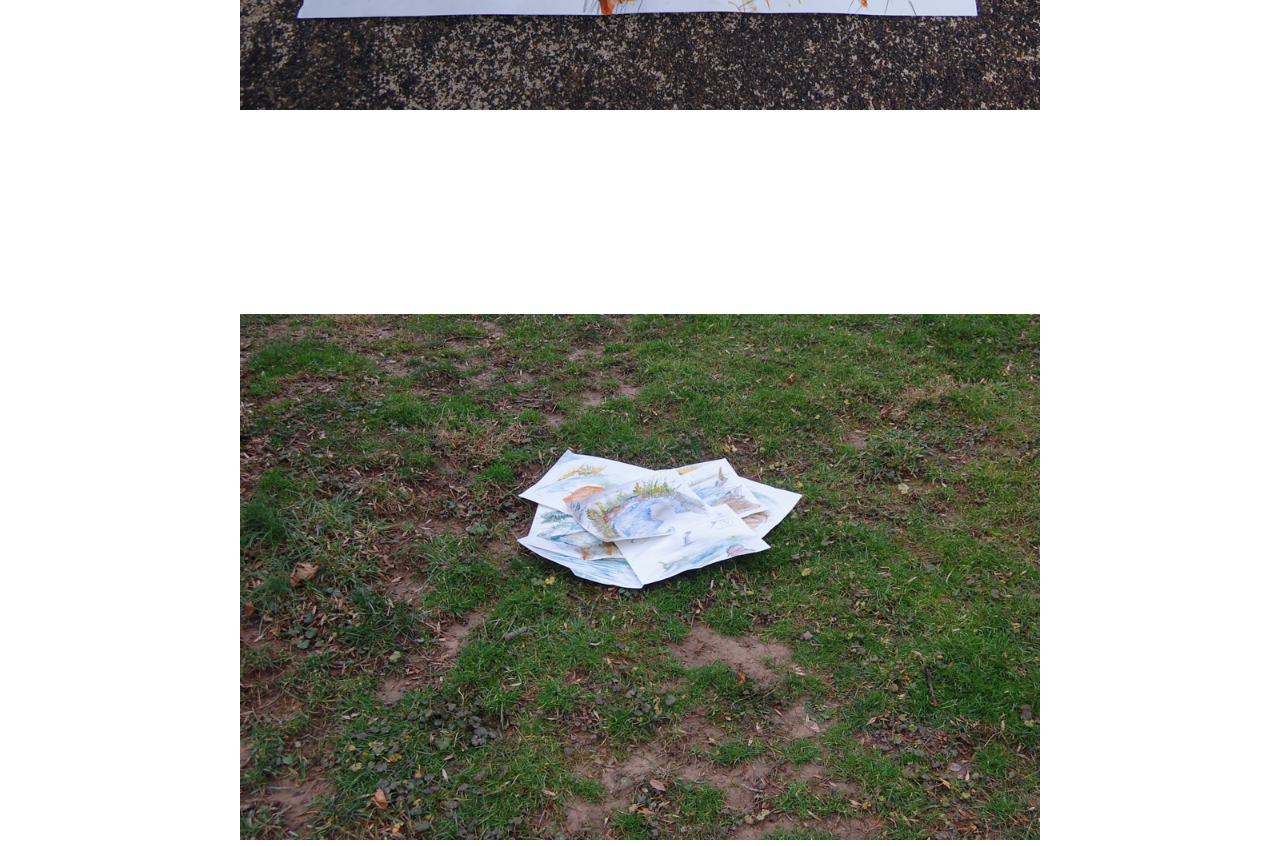
==== commit 38571d48: "rename imgs" ====
--- a/album/index.html
+++ b/album/index.html
@@ -26,7 +26,7 @@
         <br>
 
         <p>i. turnto</p>
-        <img src="1. turnto.jpg" style="width: 800px">
+        <img src="1.turnto.jpg" style="width: 800px">
         <div class="text">
             <pre class="left">	
 turning towards the past now    
@@ -46,7 +46,7 @@
         </div>
 
         <p>ii. keysto</p>
-        <img src="2. keysto.jpg" style="width: 800px">
+        <img src="2.keysto.jpg" style="width: 800px">
         <div class="text">
             <pre>	
     stand up for what
@@ -62,7 +62,7 @@
         </div>
 
         <p>iii. wish</p>
-        <img src="3. wish.jpg" style="width: 800px">
+        <img src="3.wish.jpg" style="width: 800px">
         <div class="text">
             <pre>
   lay it on me
@@ -108,7 +108,7 @@
         </div>
 
         <p>iv. will</p>
-        <img src="4. will.jpg" style="width: 800px">
+        <img src="4.will.jpg" style="width: 800px">
         <div class="text">
             <pre>
 
@@ -138,7 +138,7 @@
         </div>
 
         <p>v. sunlift</p>
-        <img src="5. sunlift.jpg" style="width: 800px">
+        <img src="5.sunlift.jpg" style="width: 800px">
 
         <br>
         <br>
@@ -151,7 +151,7 @@
         <br>
         <br>
         <p>vi. rattleship</p>
-        <img src="6. rattleship.jpg" style="width: 800px">
+        <img src="6.rattleship.jpg" style="width: 800px">
         <div class="text">
             <pre>
 
@@ -173,7 +173,7 @@
         </div>
 
         <p>vii. cloudsift</p>
-        <img src="7. cloudsift.jpg" style="width: 800px">
+        <img src="7.cloudsift.jpg" style="width: 800px">
         <div class="text">
             <pre>
 
@@ -218,7 +218,7 @@
         </div>
 
         <p>viii. waterwhispers</p>
-        <img src="8. waterwhispers.jpg" style="width: 800px">
+        <img src="8.waterwhispers.jpg" style="width: 800px">
         <div class="text">
             <pre class="left">
 
@@ -271,7 +271,7 @@
         </div>
 
         <p>ix. snowmelt</p>
-        <img src="9. snowmelt.jpg" style="width: 800px">
+        <img src="9.snowmelt.jpg" style="width: 800px">
         <br>
         <br>
         <br>
@@ -287,4 +287,13 @@
     </div>
 </body>
 
+<script>
+    window.onload = function() {
+
+        $("pre").css({
+            'font-size': $("p").val()
+        });
+    }
+</script>
+
 </html>--- a/style.css
+++ b/style.css
@@ -6,18 +6,22 @@
     width: auto;
 }
 
-img {
-    /* max-width: 800px; */
-    height: auto;
-}
-
-#groundswell {
+.main {
+    max-width: 800px;
     position: absolute;
     margin-left: auto;
     margin-right: auto;
     left: 0;
     right: 0;
     z-index: -1;
+}
+
+img {
+    height: auto;
+}
+
+#groundswell {
+    width: 800px;
 }
 
 .groundswell_album {
@@ -56,4 +60,8 @@
 a {
     color: black;
     text-decoration: none;
+}
+
+pre {
+    font-family: 'Cardo', serif;
 }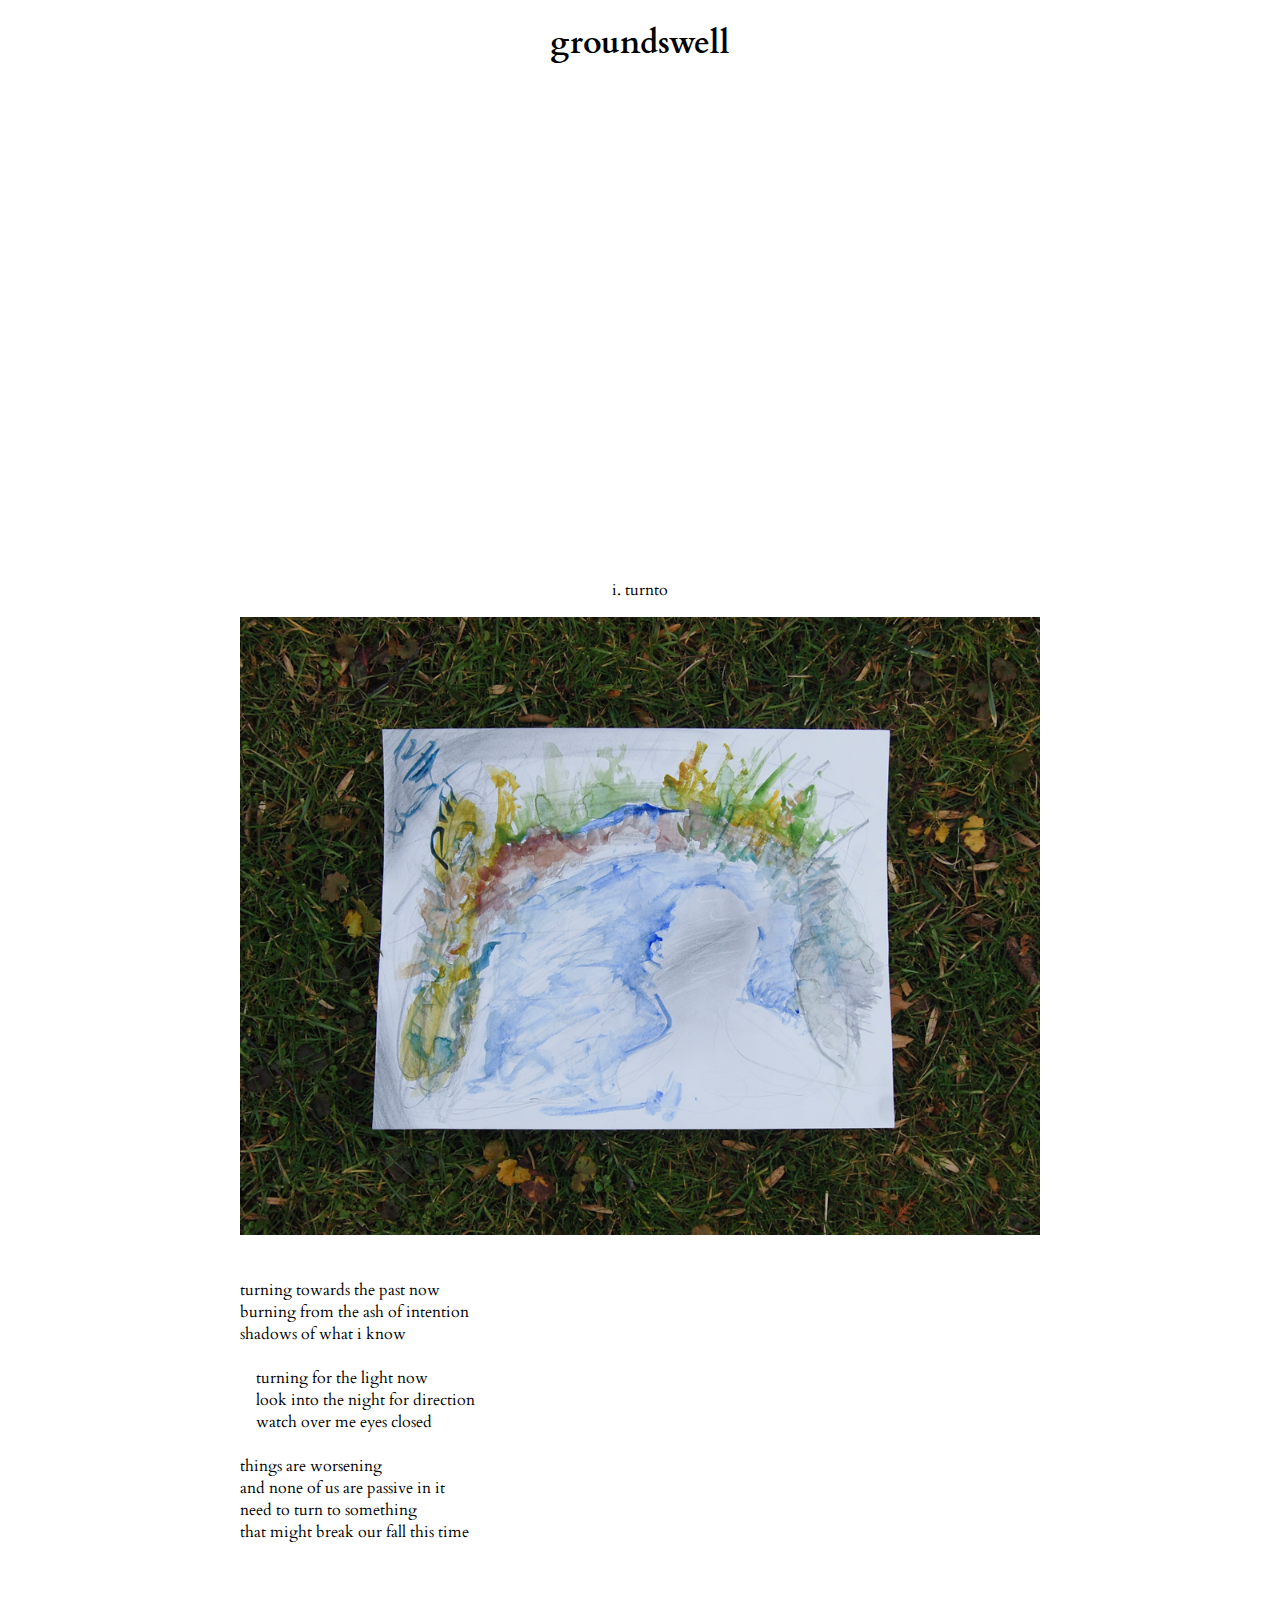
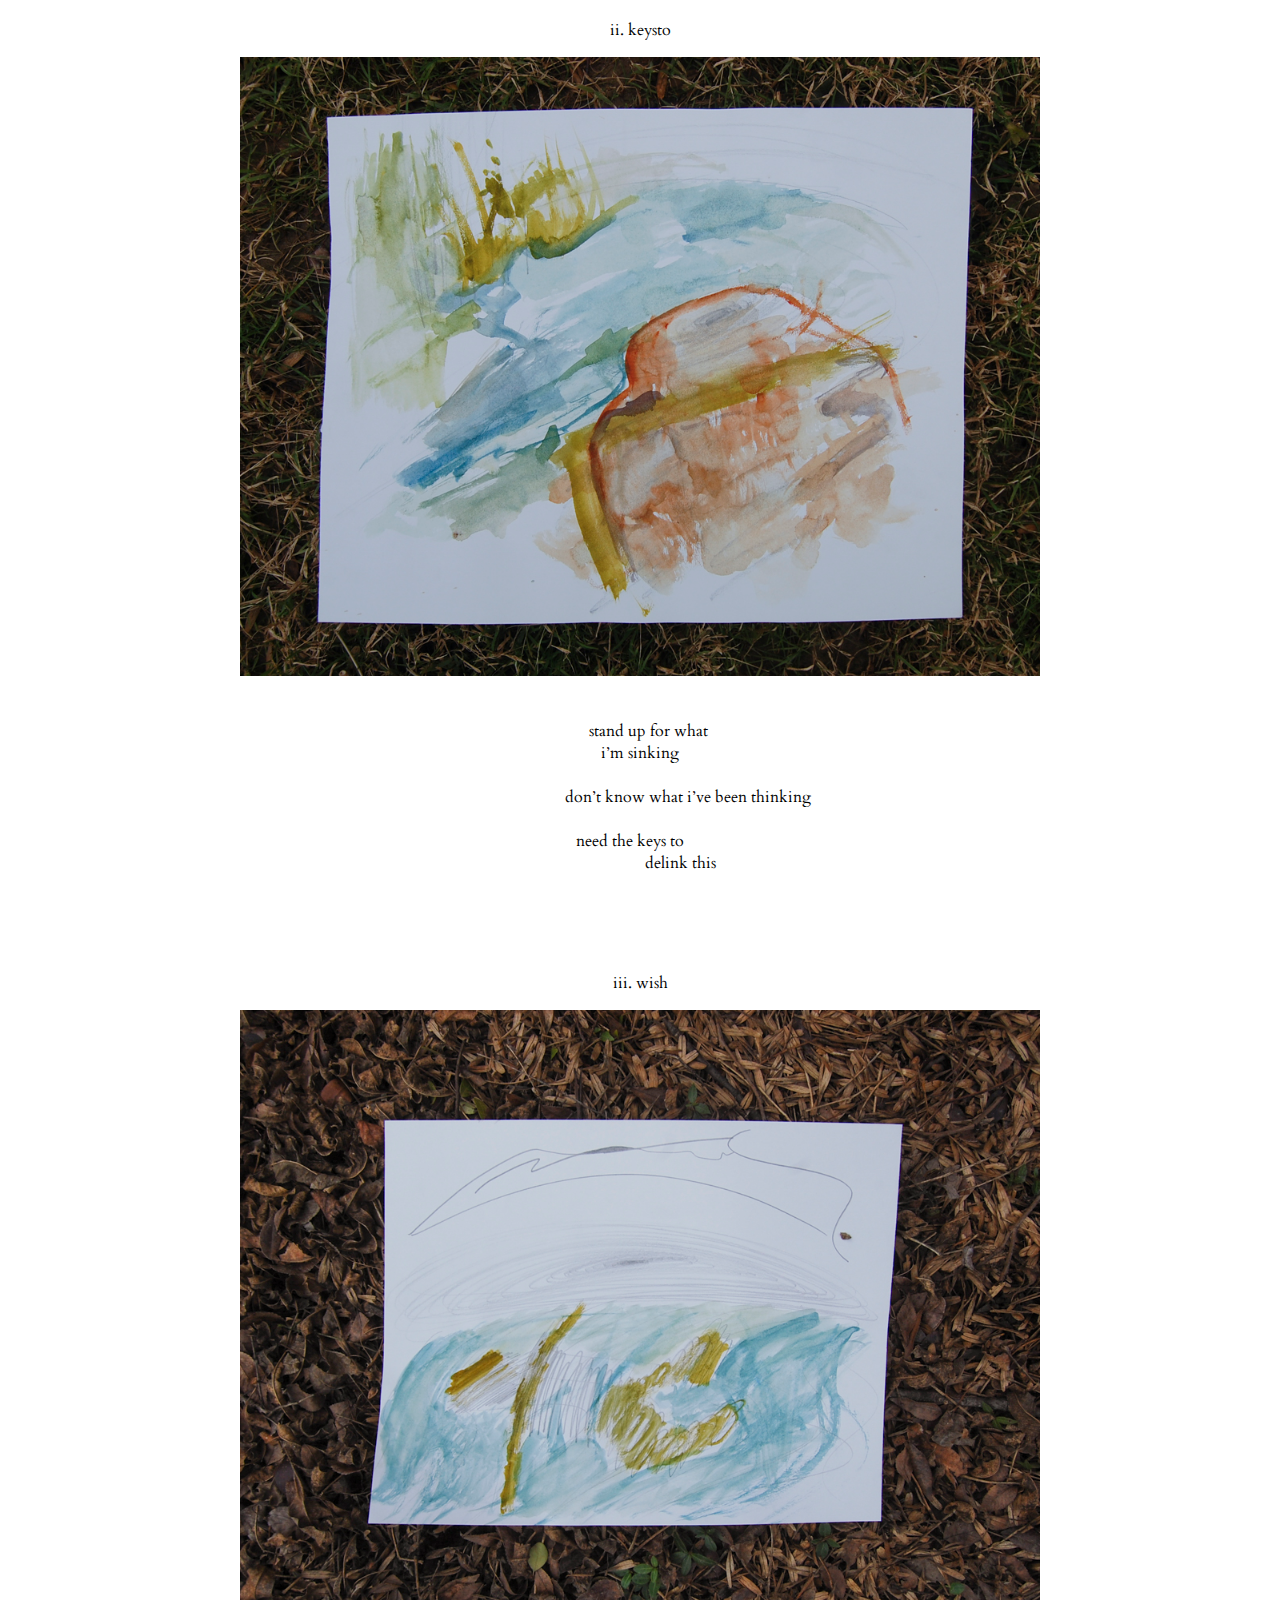
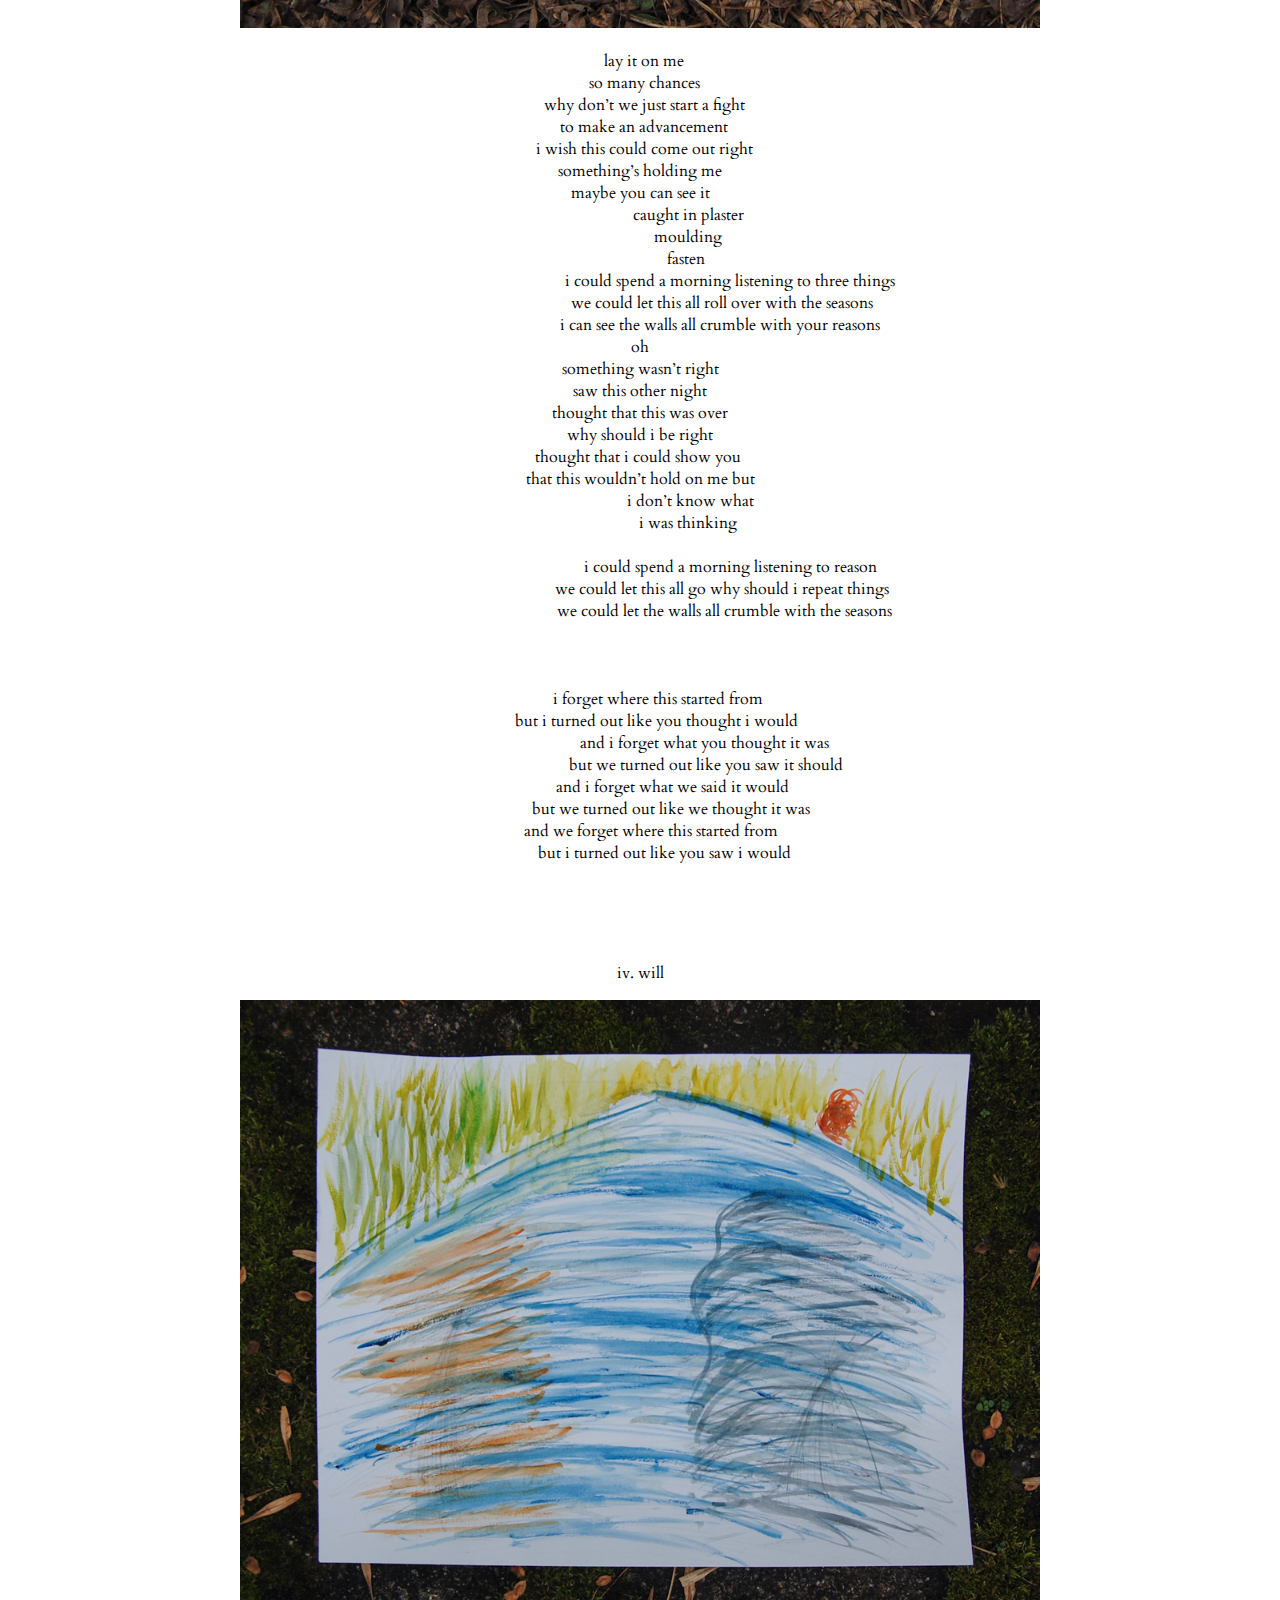
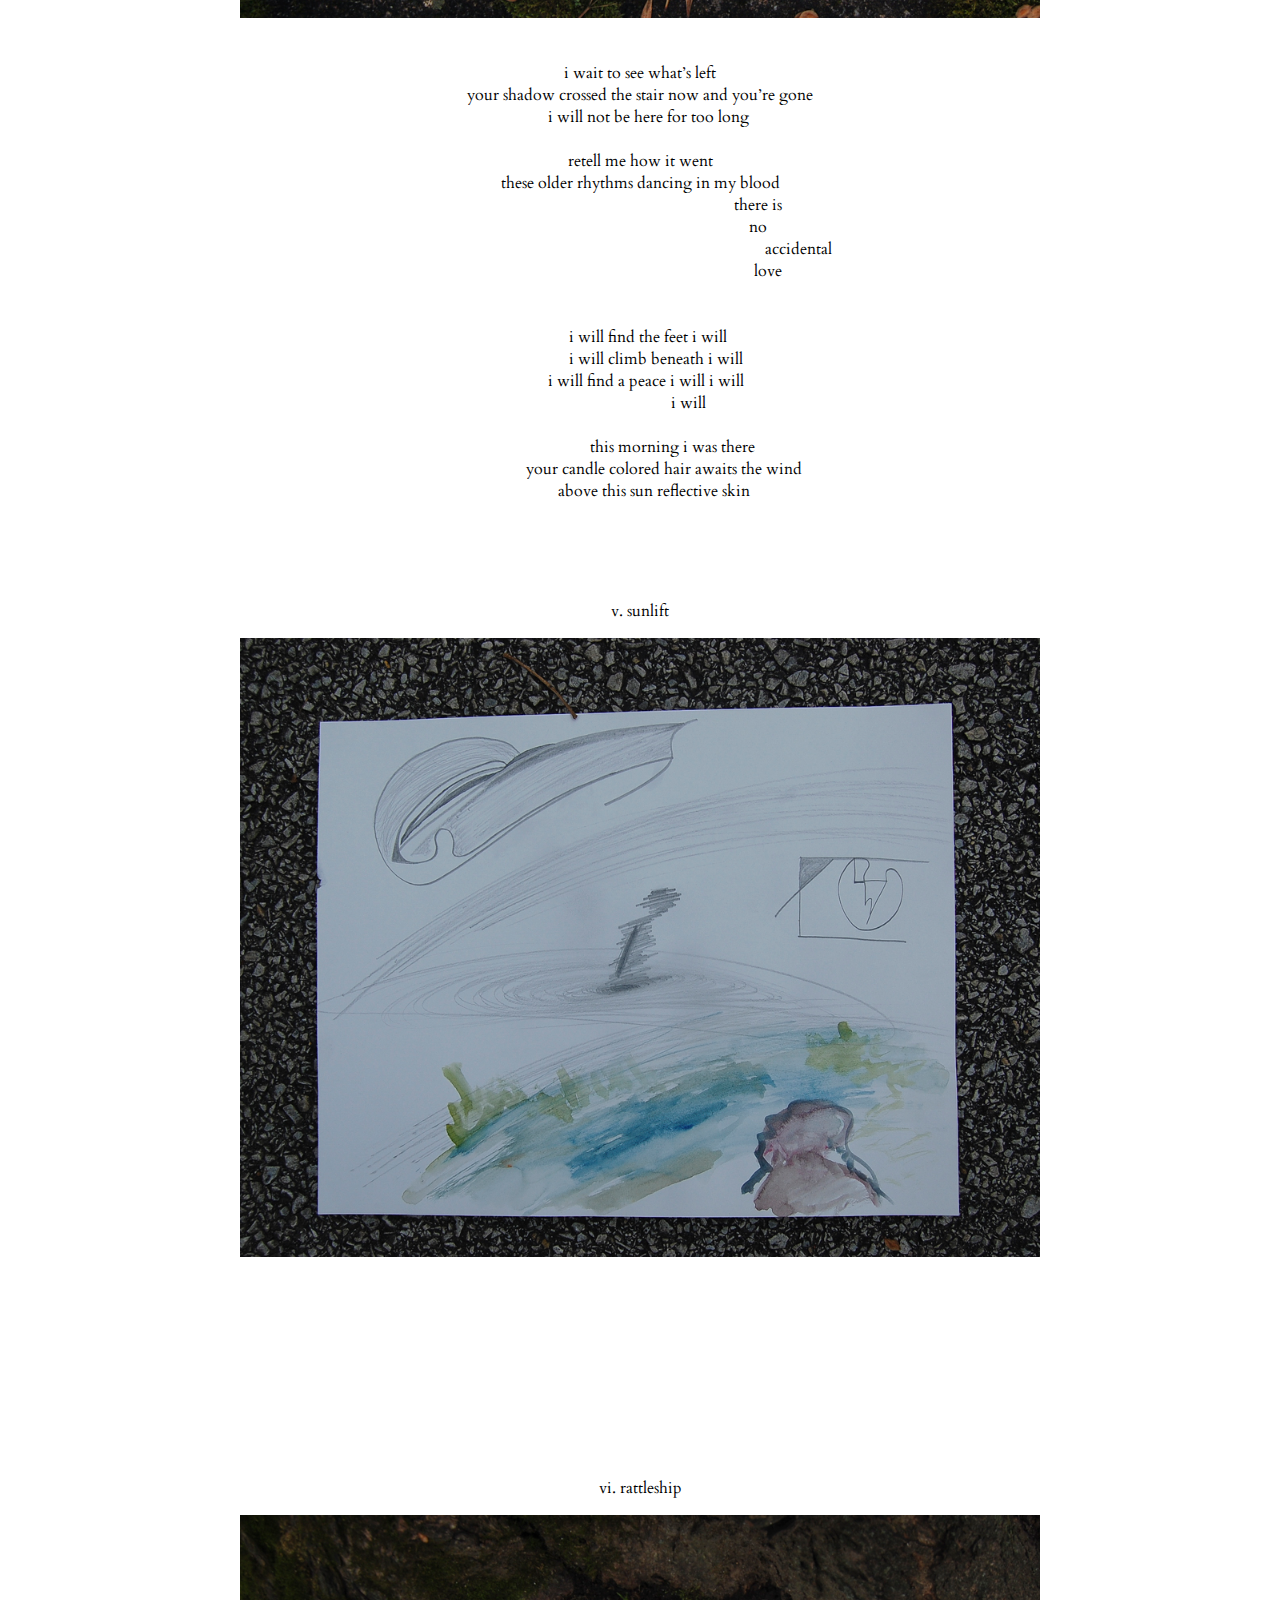
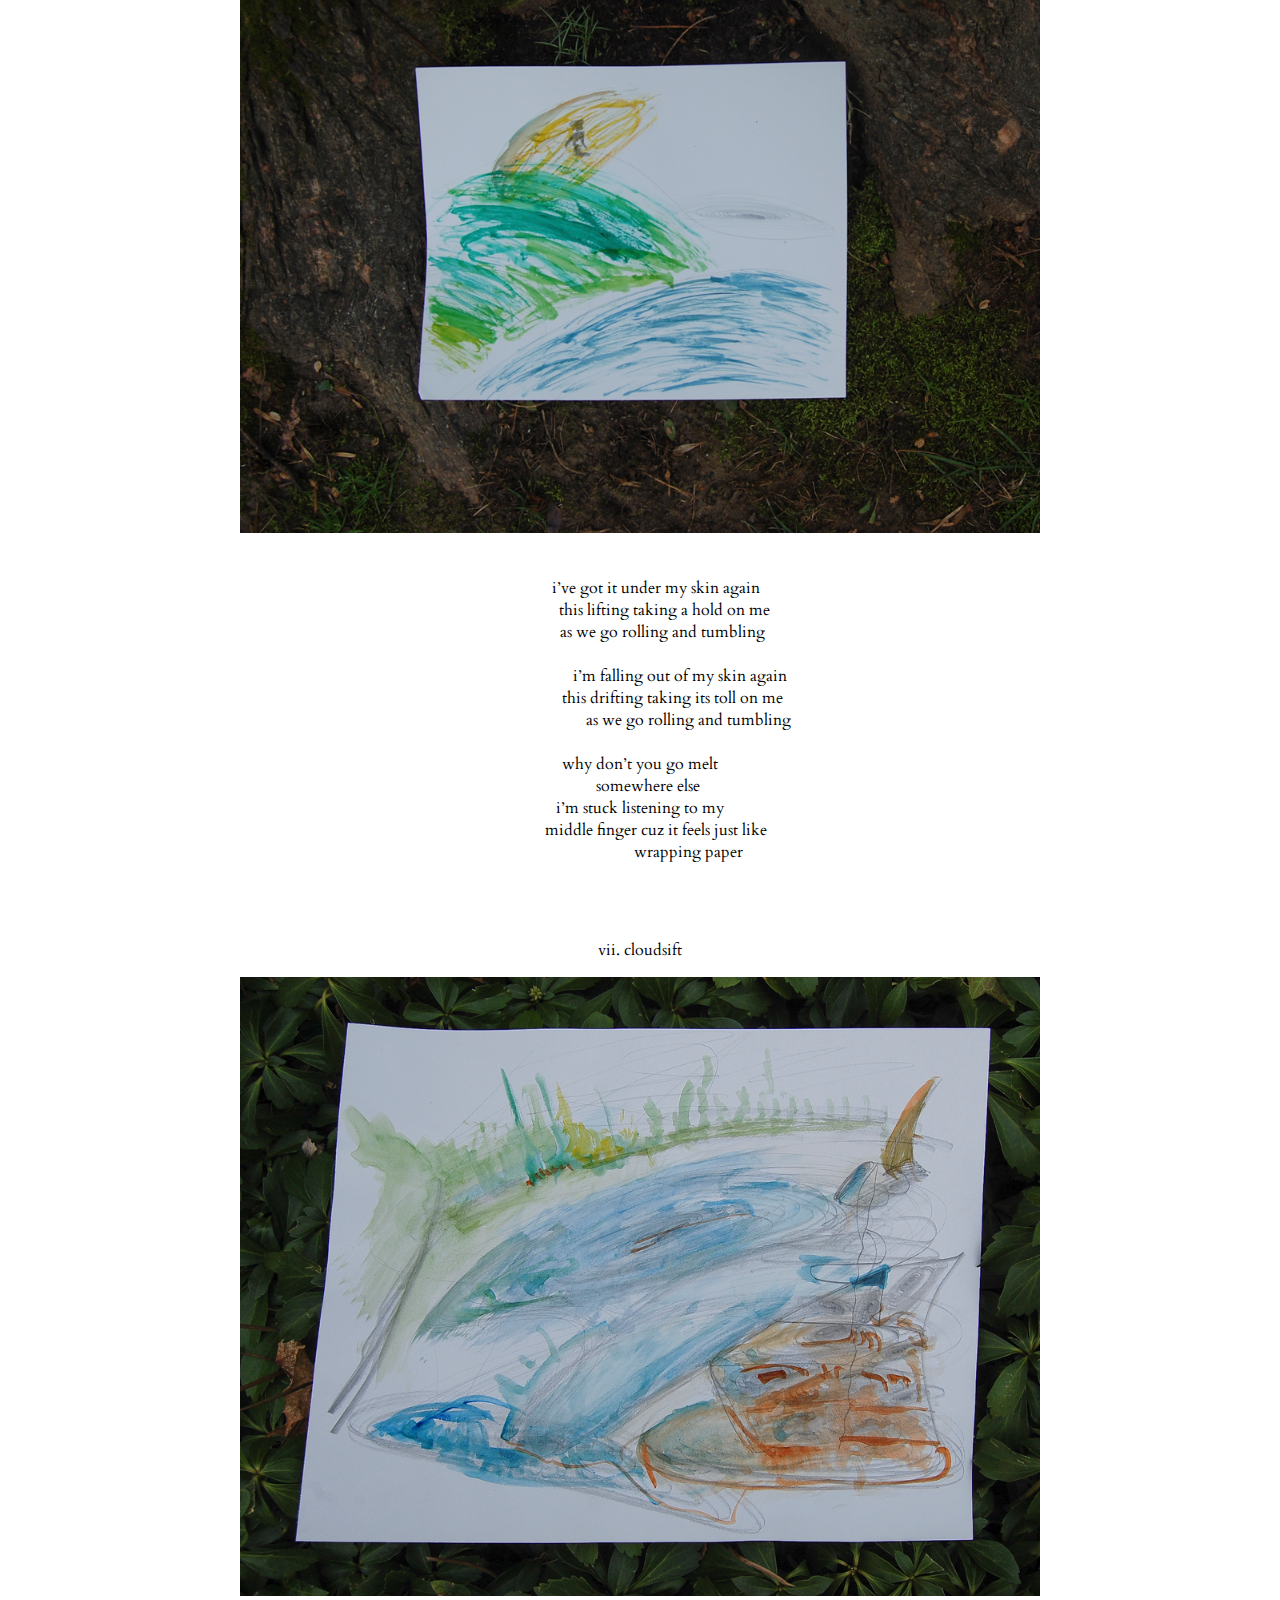
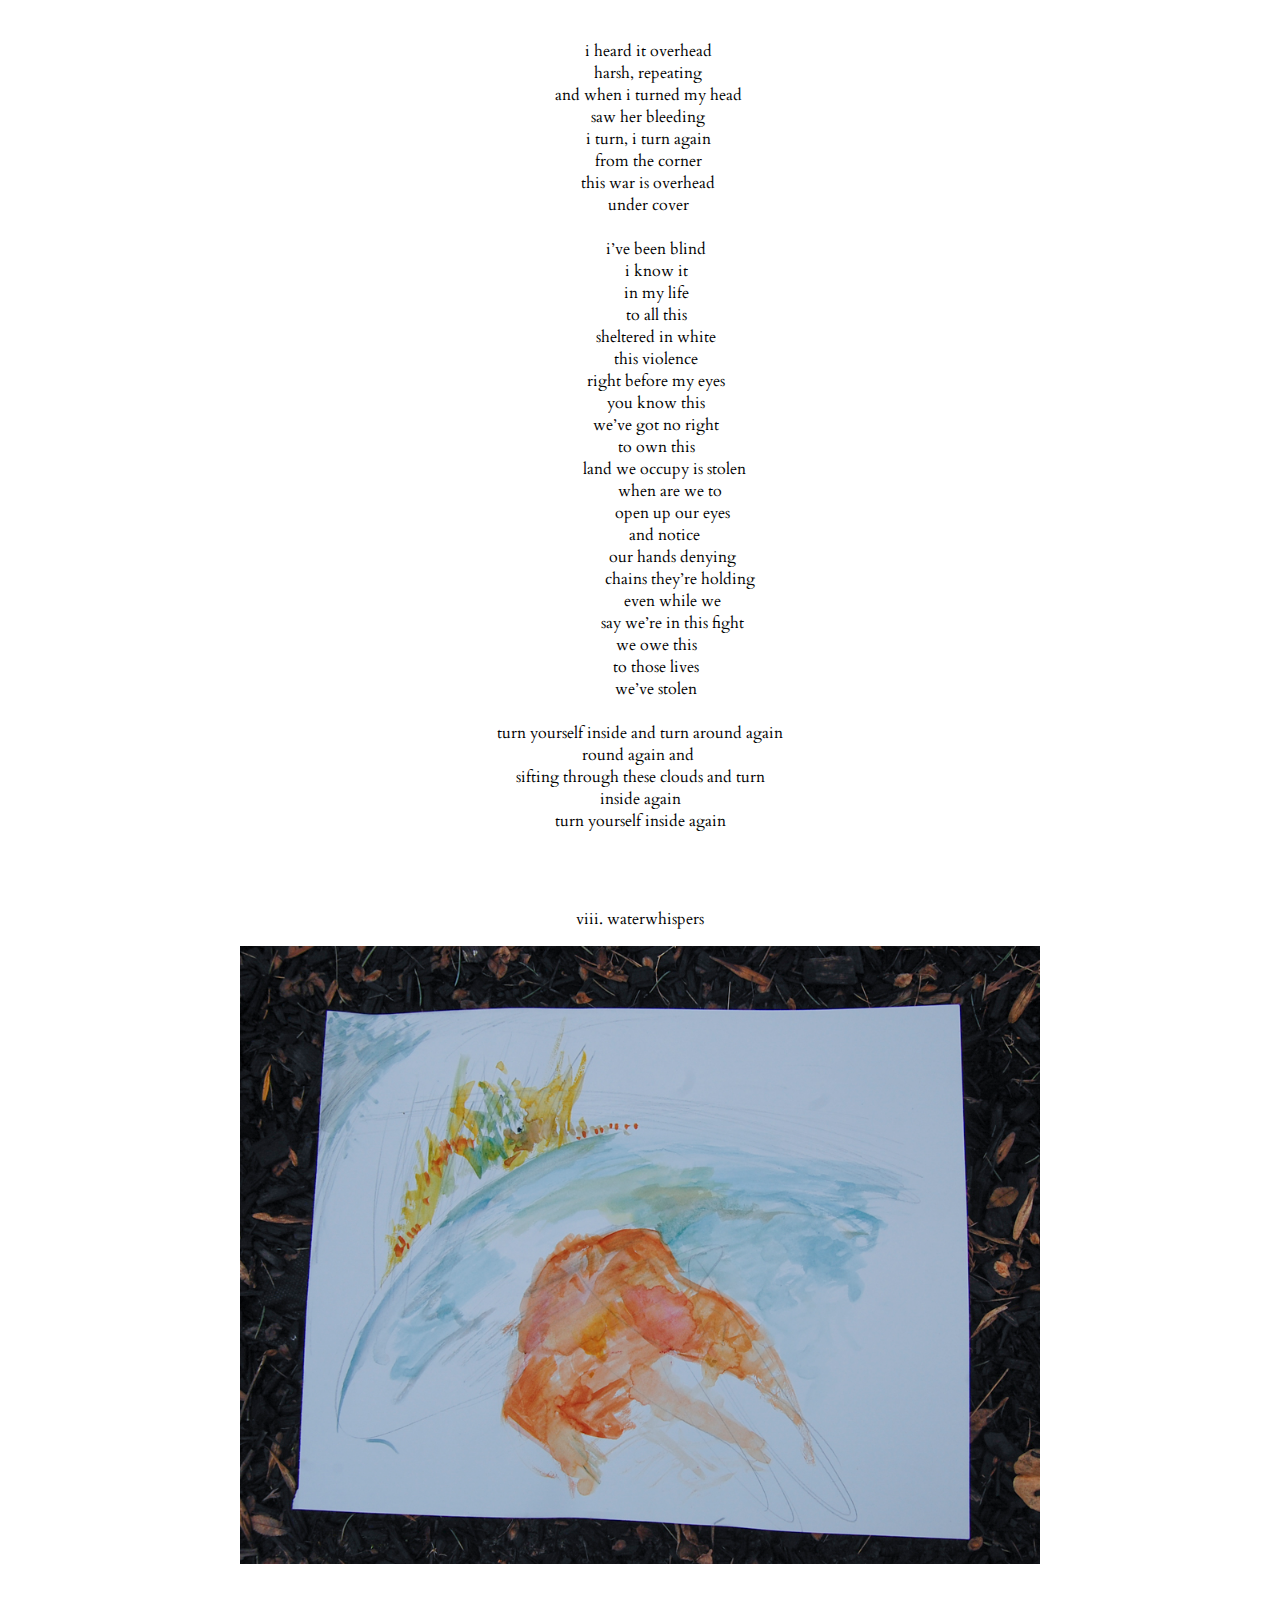
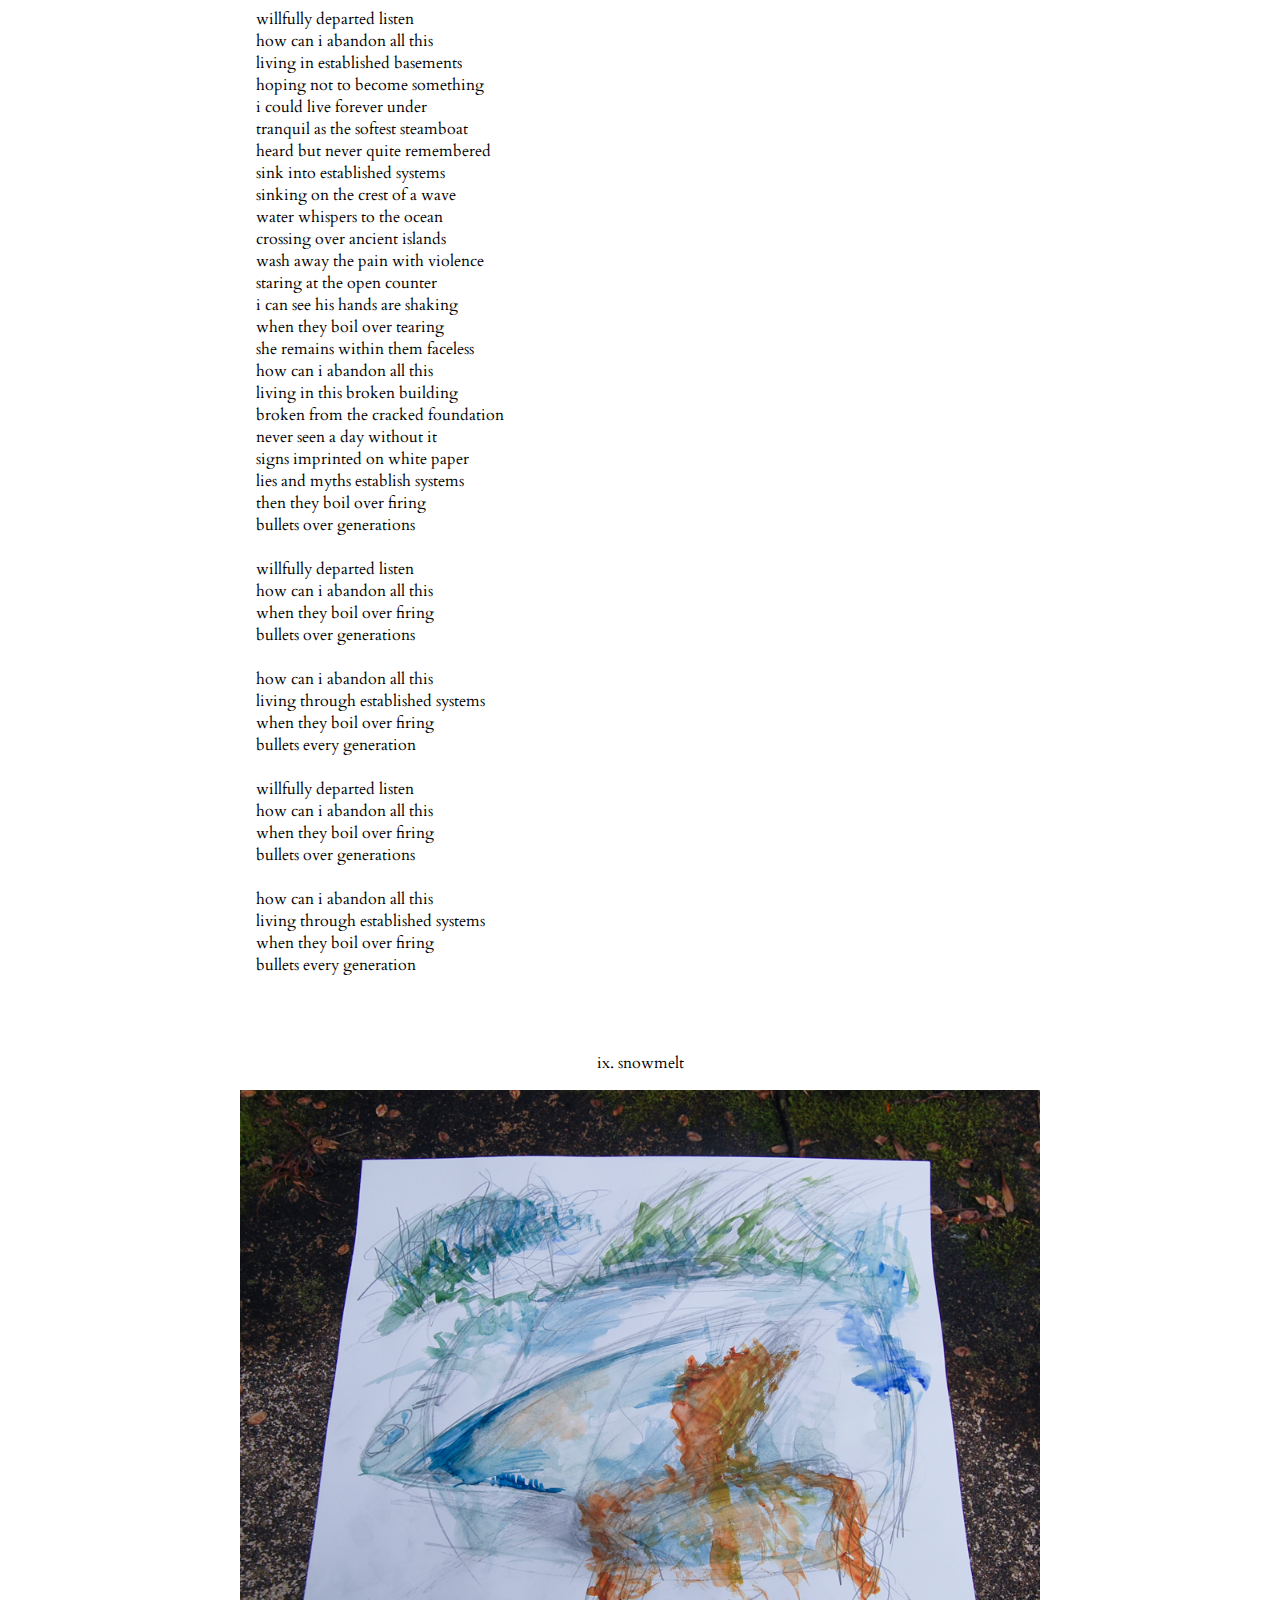
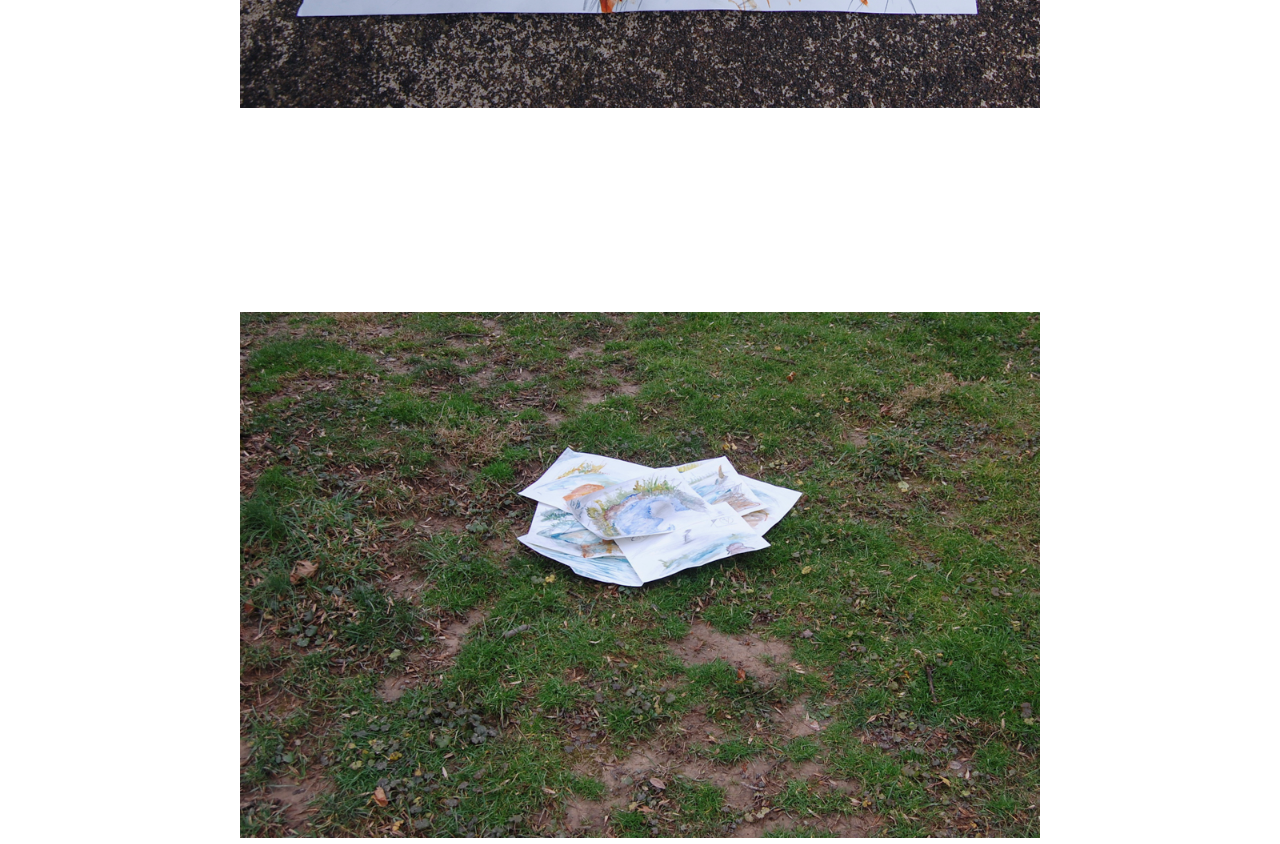
==== commit 56887d56: "last updates" ====
--- a/album/index.html
+++ b/album/index.html
@@ -5,7 +5,6 @@
 <head>
     <link href="https://fonts.googleapis.com/css?family=Cardo" rel="stylesheet">
     <link href="../style.css" rel="stylesheet">
-    <link rel="icon" href="weather64.png">
     <script src="../jq.js"></script>
 
     <title>Groundswell</title>
@@ -19,14 +18,13 @@
             <h1>groundswell </h1>
         </a>
 
-
-        <iframe style="border: 0; width: 400px; height: 472px;" src="https://bandcamp.com/EmbeddedPlayer/album=1229370795/size=large/bgcol=ffffff/linkcol=0687f5/artwork=small/transparent=true/" seamless><a href="http://wiccaphase.bandcamp.com/album/secret-boy">SECRET BOY by WICCA PHASE SPRINGS ETERNAL</a></iframe>
+        <iframe style="border: 0; width: 350px; height: 470px;" src="https://bandcamp.com/EmbeddedPlayer/album=1736904619/size=large/bgcol=333333/linkcol=ffffff/tracklist=false/transparent=true/" seamless><a href="http://isaacnsilber.bandcamp.com/album/groundswell">groundswell by isaac silber</a></iframe>
 
 
         <br>
 
         <p>i. turnto</p>
-        <img src="1.turnto.jpg" style="width: 800px">
+        <img src="1.turnto.jpg" style="max-width: 800px">
         <div class="text">
             <pre class="left">	
 turning towards the past now    
@@ -46,7 +44,7 @@
         </div>
 
         <p>ii. keysto</p>
-        <img src="2.keysto.jpg" style="width: 800px">
+        <img src="2.keysto.jpg" style="max-width: 800px">
         <div class="text">
             <pre>	
     stand up for what
@@ -62,7 +60,7 @@
         </div>
 
         <p>iii. wish</p>
-        <img src="3.wish.jpg" style="width: 800px">
+        <img src="3.wish.jpg" style="max-width: 800px">
         <div class="text">
             <pre>
   lay it on me
@@ -108,7 +106,7 @@
         </div>
 
         <p>iv. will</p>
-        <img src="4.will.jpg" style="width: 800px">
+        <img src="4.will.jpg" style="max-width: 800px">
         <div class="text">
             <pre>
 
@@ -138,7 +136,7 @@
         </div>
 
         <p>v. sunlift</p>
-        <img src="5.sunlift.jpg" style="width: 800px">
+        <img src="5.sunlift.jpg" style="max-width: 800px">
 
         <br>
         <br>
@@ -151,7 +149,7 @@
         <br>
         <br>
         <p>vi. rattleship</p>
-        <img src="6.rattleship.jpg" style="width: 800px">
+        <img src="6.rattleship.jpg" style="max-width: 800px">
         <div class="text">
             <pre>
 
@@ -173,7 +171,7 @@
         </div>
 
         <p>vii. cloudsift</p>
-        <img src="7.cloudsift.jpg" style="width: 800px">
+        <img src="7.cloudsift.jpg" style="max-width: 800px">
         <div class="text">
             <pre>
 
@@ -218,7 +216,7 @@
         </div>
 
         <p>viii. waterwhispers</p>
-        <img src="8.waterwhispers.jpg" style="width: 800px">
+        <img src="8.waterwhispers.jpg" style="max-width: 800px">
         <div class="text">
             <pre class="left">
 
@@ -271,19 +269,19 @@
         </div>
 
         <p>ix. snowmelt</p>
-        <img src="9.snowmelt.jpg" style="width: 800px">
-        <br>
-        <br>
-        <br>
-        <br>
-        <br>
-        <br>
-        <br>
-        <br>
-        <br>
-        <br>
-
-        <img src="backcover.jpg" style="width: 800px">
+        <img src="9.snowmelt.jpg" style="max-width: 800px">
+        <br>
+        <br>
+        <br>
+        <br>
+        <br>
+        <br>
+        <br>
+        <br>
+        <br>
+        <br>
+
+        <img src="backcover.jpg" style="max-width: 800px">
     </div>
 </body>
 
--- a/style.css
+++ b/style.css
@@ -36,7 +36,6 @@
 
 #credits {
     width: 100%;
-    position: absolute;
 }
 
 #anotherLayer {
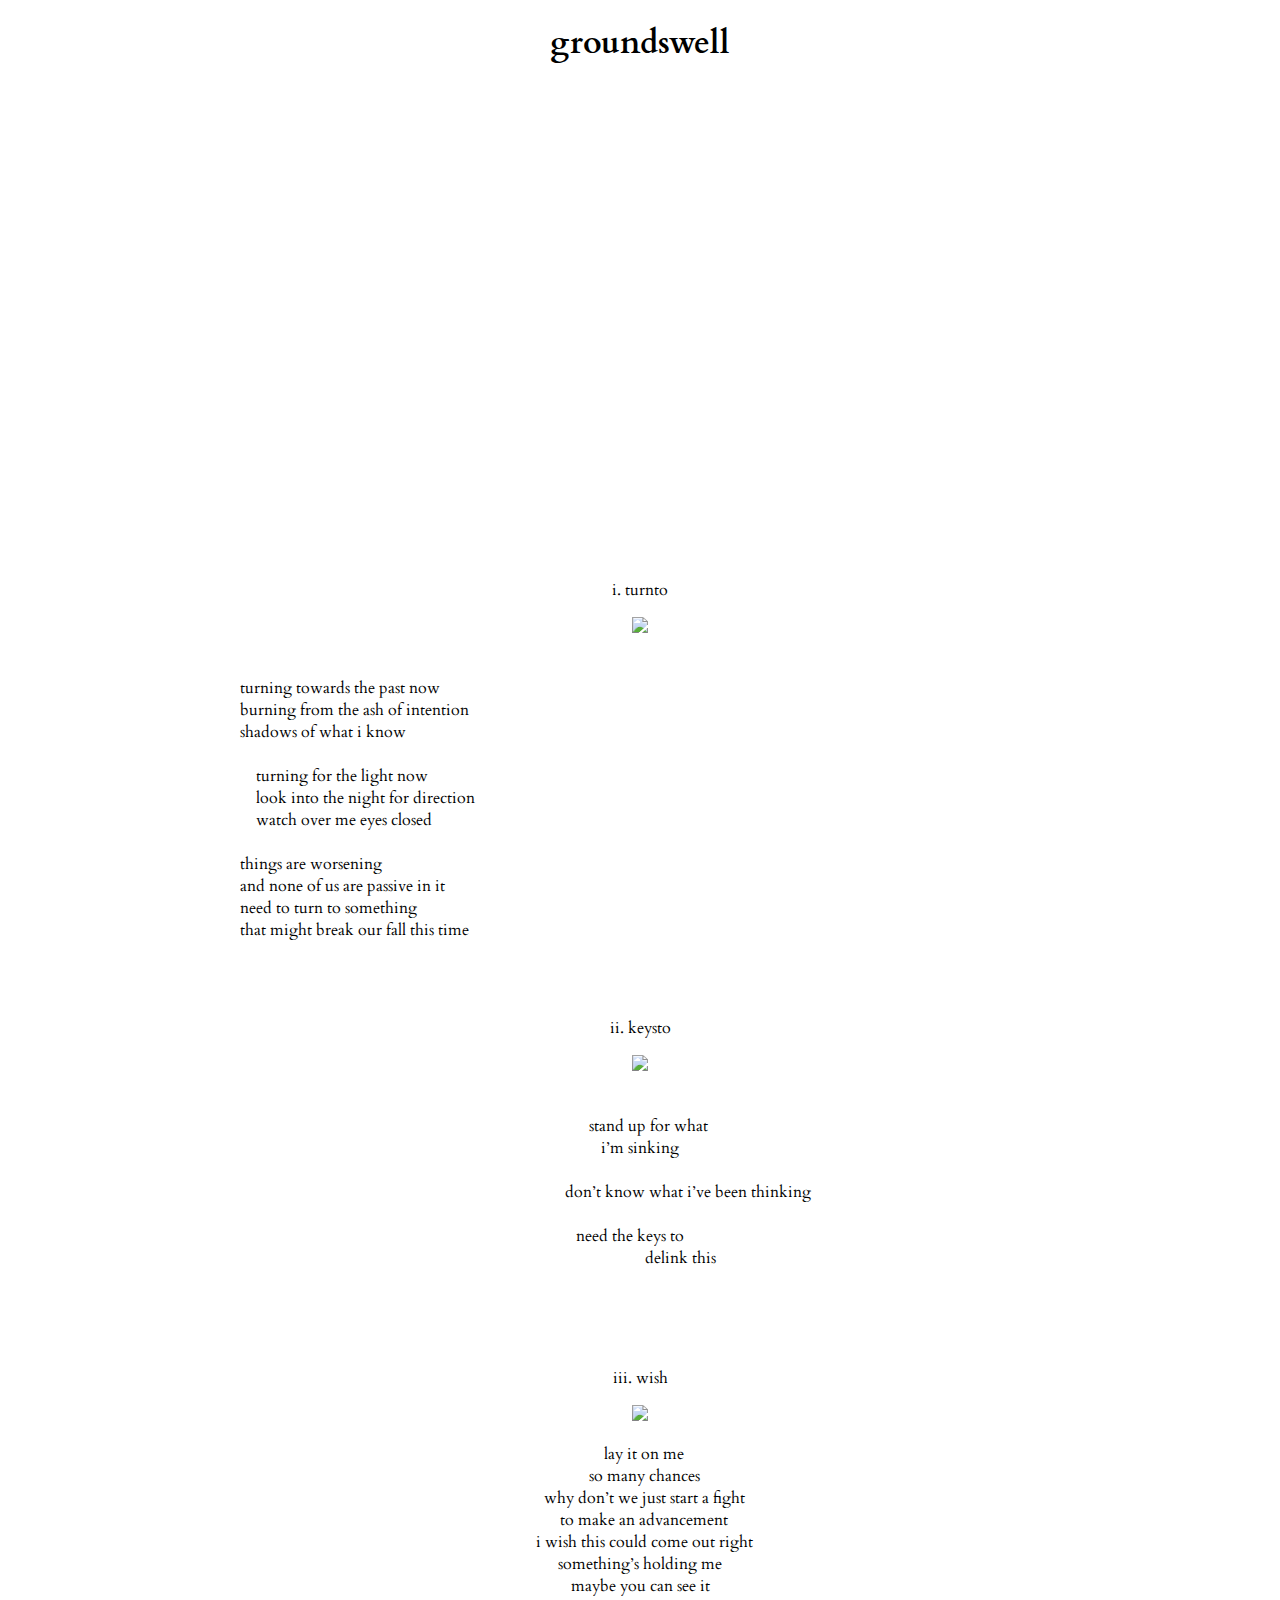
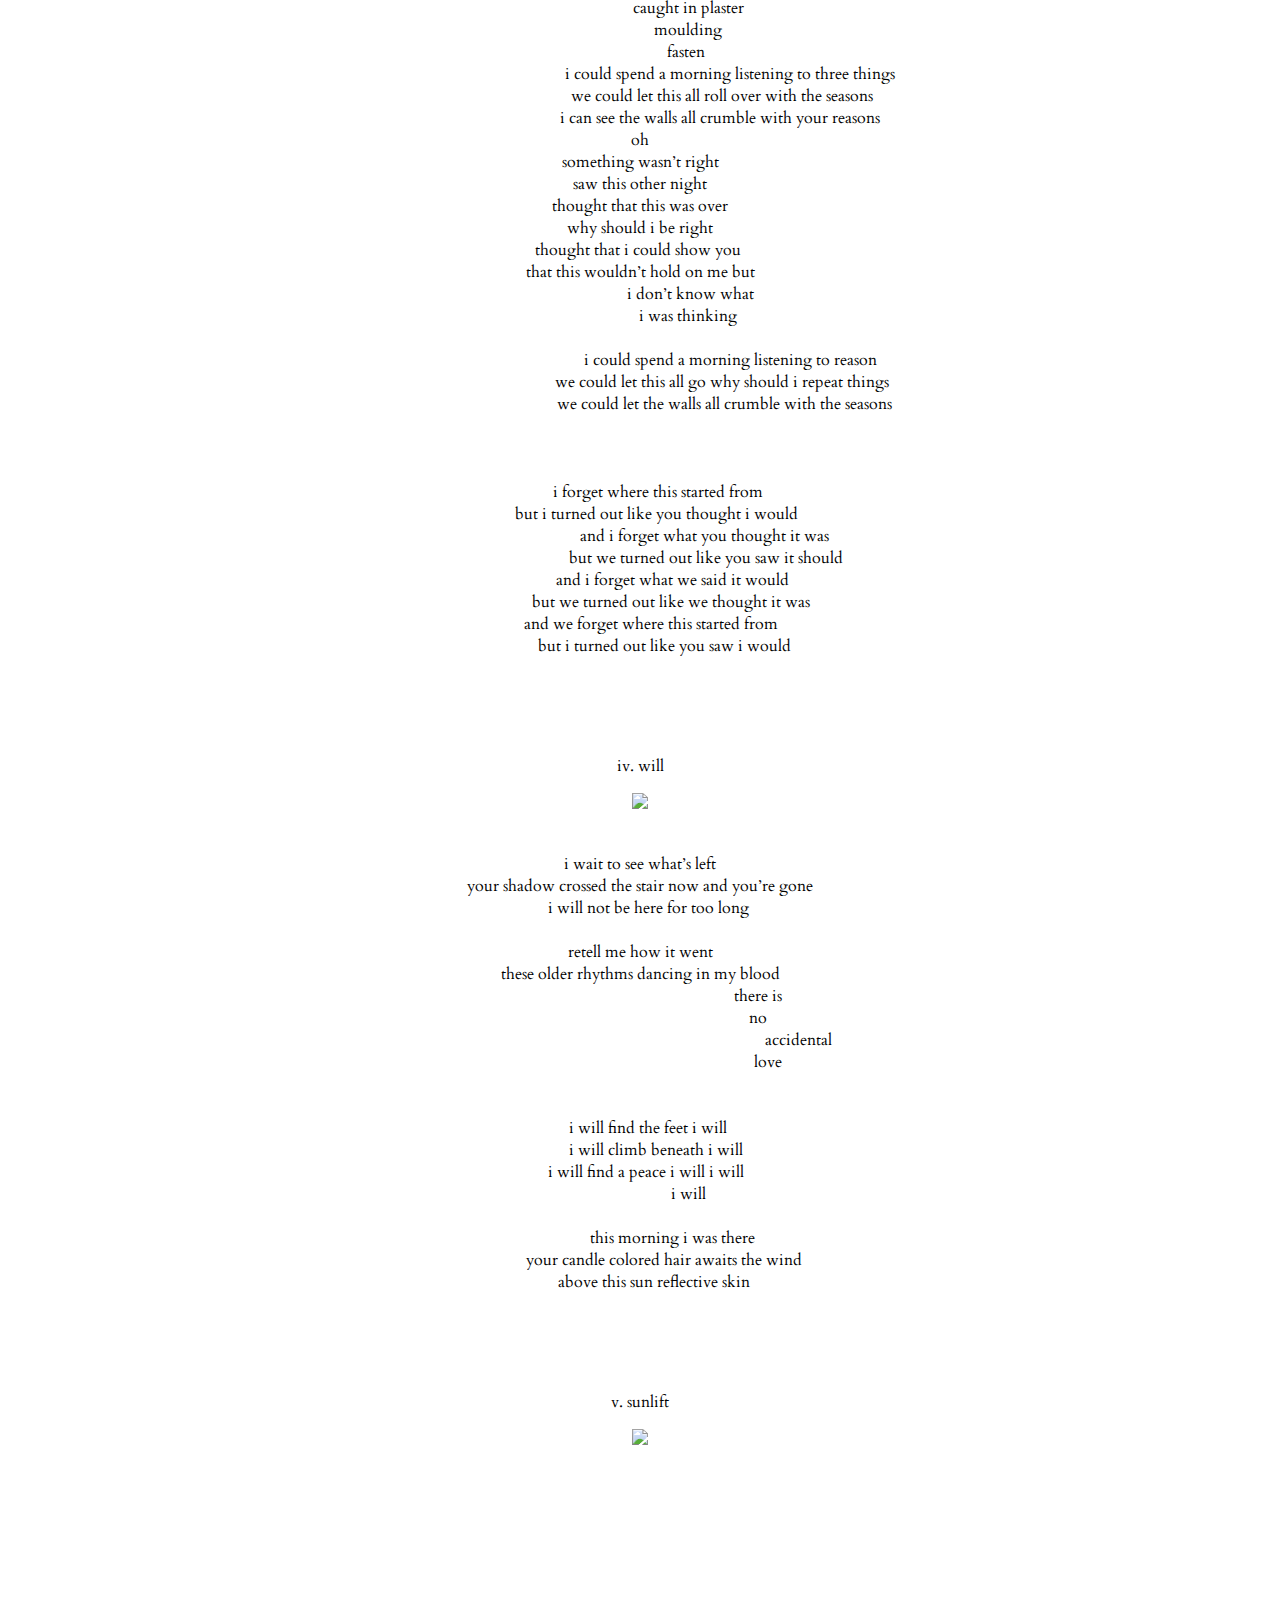
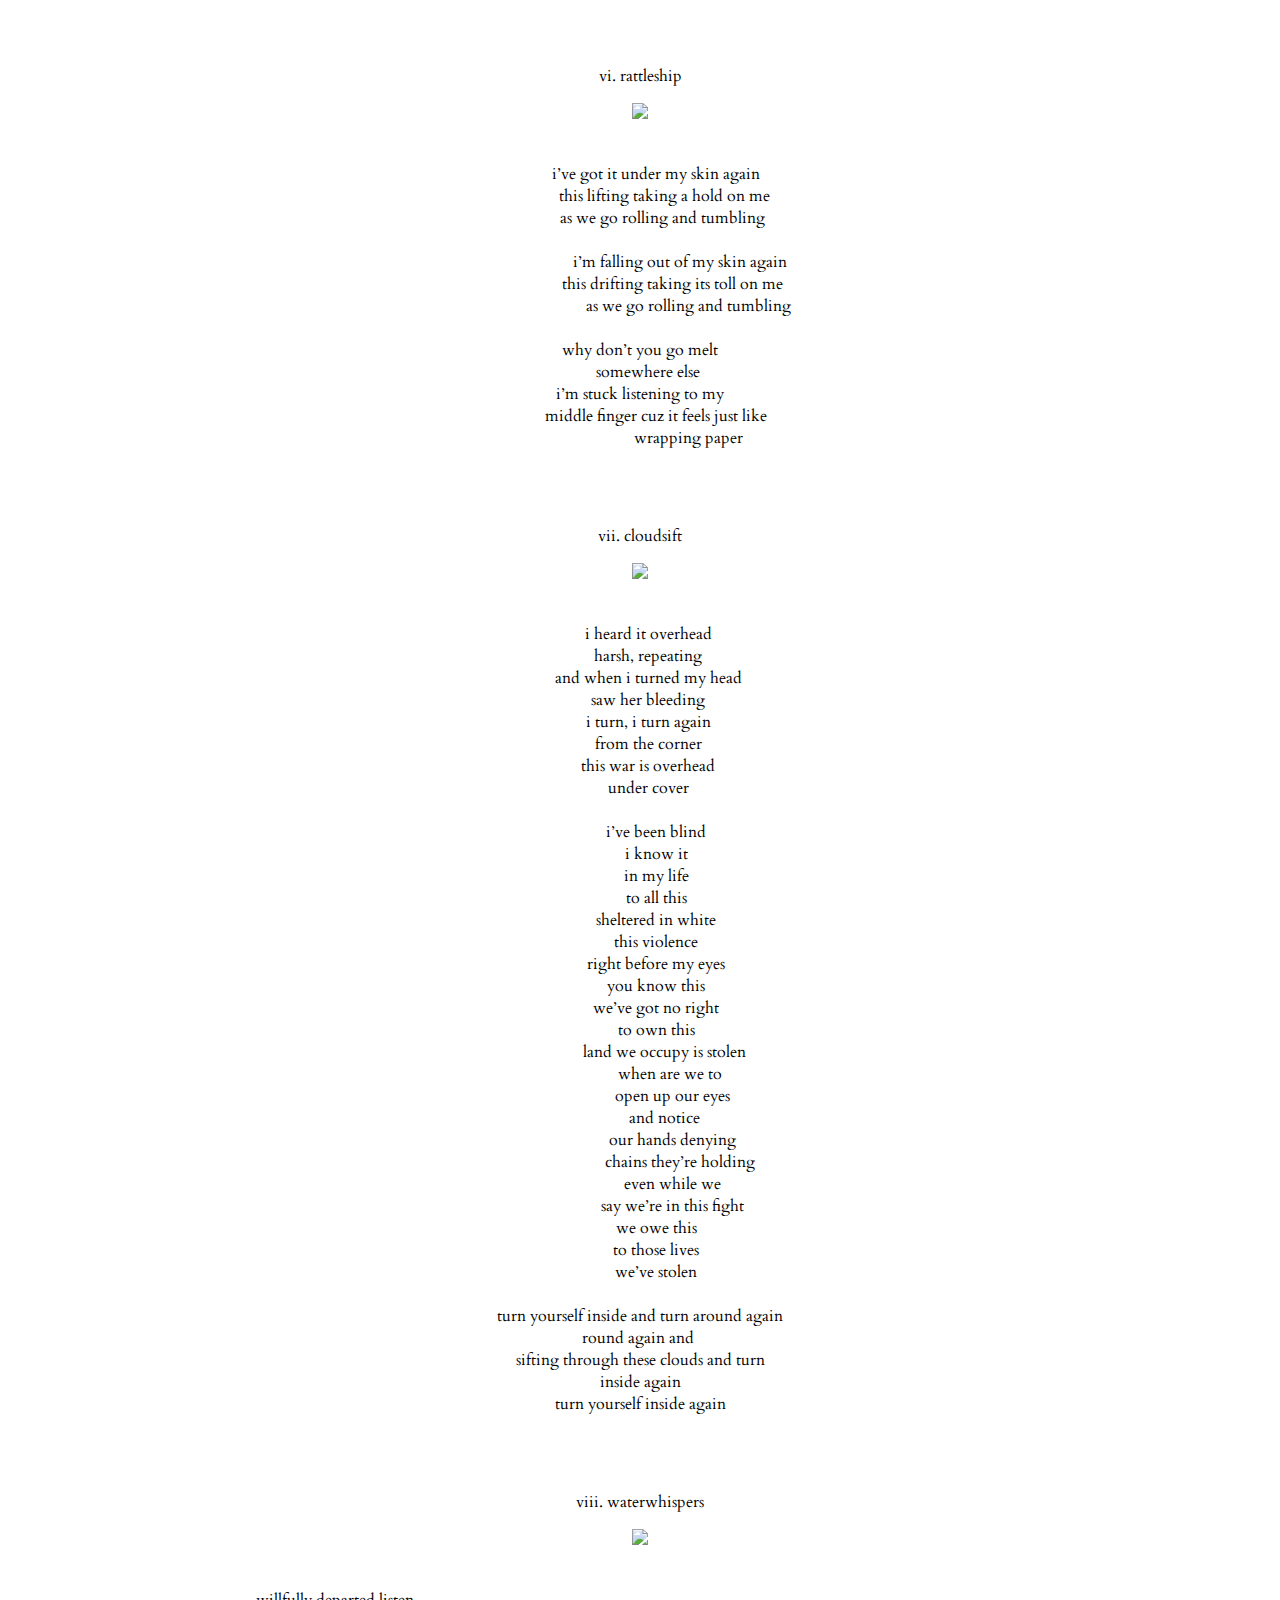
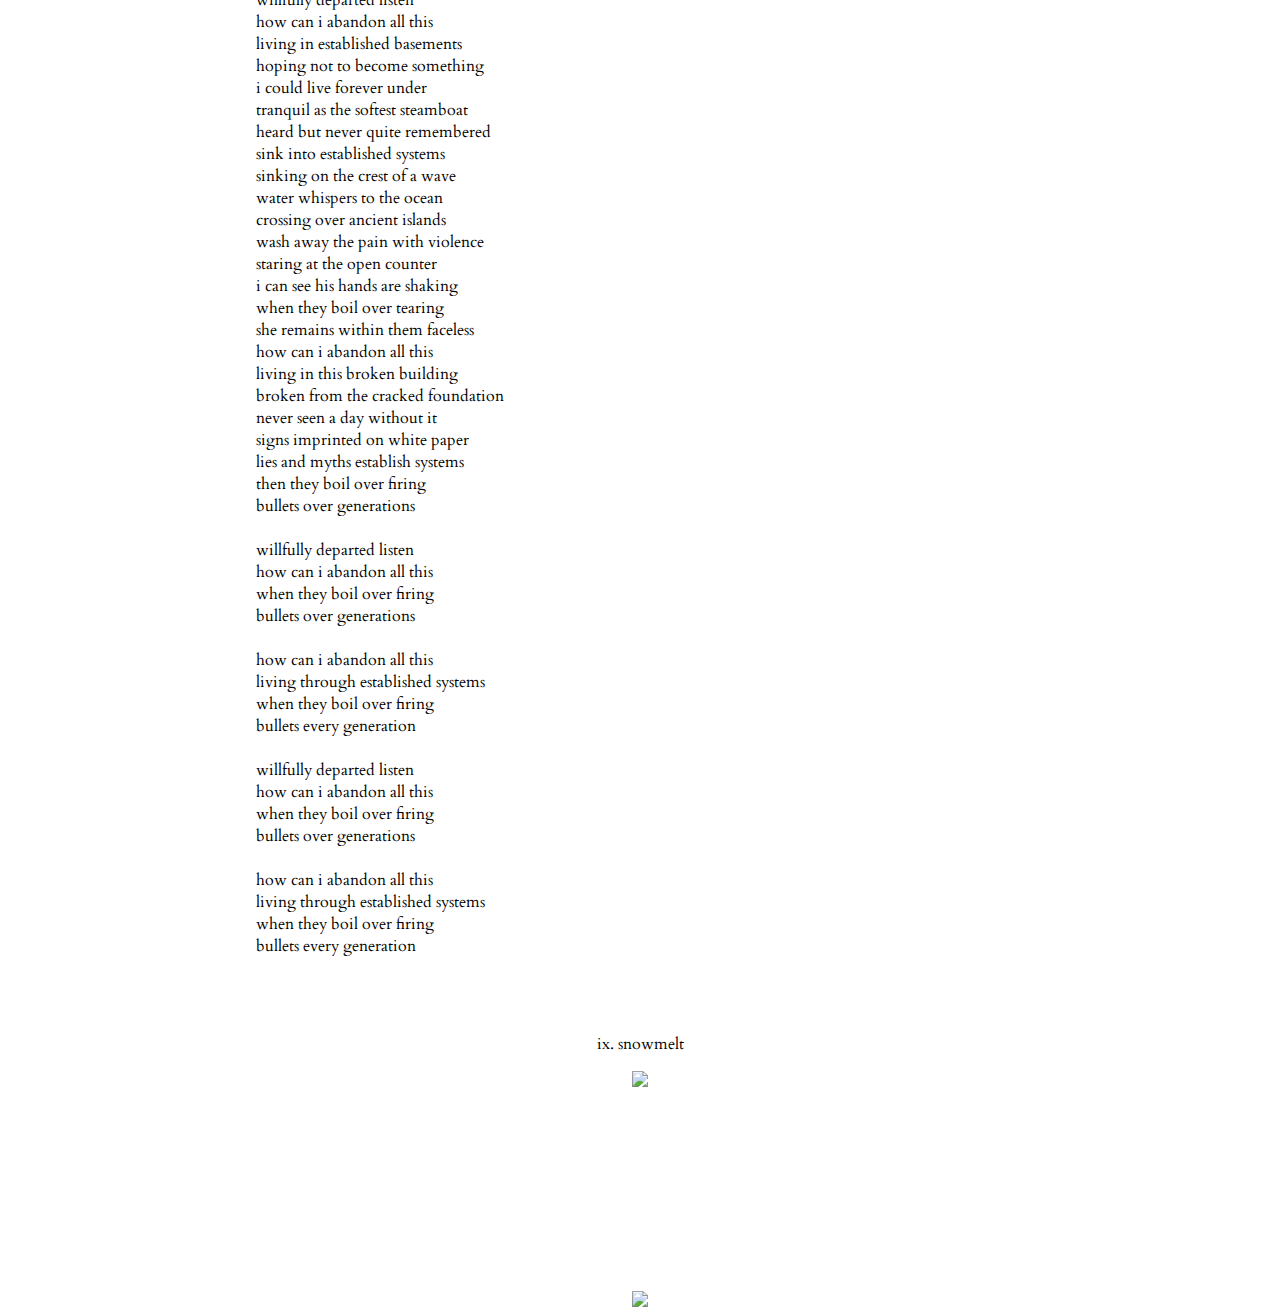
==== commit 459e018a: "flickr image links for album page" ====
--- a/album/index.html
+++ b/album/index.html
@@ -24,7 +24,7 @@
         <br>
 
         <p>i. turnto</p>
-        <img src="1.turnto.jpg" style="max-width: 800px">
+        <img src="https://farm8.staticflickr.com/7842/46319554445_08374e29dd_c.jpg" style="max-width: 800px">
         <div class="text">
             <pre class="left">	
 turning towards the past now    
@@ -44,7 +44,7 @@
         </div>
 
         <p>ii. keysto</p>
-        <img src="2.keysto.jpg" style="max-width: 800px">
+        <img src="https://farm8.staticflickr.com/7809/32291853887_db38fe4f7d_c.jpg" style="max-width: 800px">
         <div class="text">
             <pre>	
     stand up for what
@@ -60,7 +60,7 @@
         </div>
 
         <p>iii. wish</p>
-        <img src="3.wish.jpg" style="max-width: 800px">
+        <img src="https://farm8.staticflickr.com/7921/32291853777_b62a71fb66_c.jpg" style="max-width: 800px">
         <div class="text">
             <pre>
   lay it on me
@@ -106,7 +106,7 @@
         </div>
 
         <p>iv. will</p>
-        <img src="4.will.jpg" style="max-width: 800px">
+        <img src="https://farm8.staticflickr.com/7876/46319554315_bfb1718fc2_c.jpg" style="max-width: 800px">
         <div class="text">
             <pre>
 
@@ -136,7 +136,7 @@
         </div>
 
         <p>v. sunlift</p>
-        <img src="5.sunlift.jpg" style="max-width: 800px">
+        <img src="https://farm8.staticflickr.com/7882/32291853237_c05038296b_c.jpg" style="max-width: 800px">
 
         <br>
         <br>
@@ -149,7 +149,7 @@
         <br>
         <br>
         <p>vi. rattleship</p>
-        <img src="6.rattleship.jpg" style="max-width: 800px">
+        <img src="https://farm8.staticflickr.com/7851/32291853677_3cb8123b7a_c.jpg" style="max-width: 800px">
         <div class="text">
             <pre>
 
@@ -171,7 +171,7 @@
         </div>
 
         <p>vii. cloudsift</p>
-        <img src="7.cloudsift.jpg" style="max-width: 800px">
+        <img src="https://farm8.staticflickr.com/7846/46319554235_8ca1aa68eb_c.jpg" style="max-width: 800px">
         <div class="text">
             <pre>
 
@@ -216,7 +216,7 @@
         </div>
 
         <p>viii. waterwhispers</p>
-        <img src="8.waterwhispers.jpg" style="max-width: 800px">
+        <img src="https://farm8.staticflickr.com/7920/32291853587_d2c50e5b75_c.jpg" style="max-width: 800px">
         <div class="text">
             <pre class="left">
 
@@ -269,19 +269,19 @@
         </div>
 
         <p>ix. snowmelt</p>
-        <img src="9.snowmelt.jpg" style="max-width: 800px">
-        <br>
-        <br>
-        <br>
-        <br>
-        <br>
-        <br>
-        <br>
-        <br>
-        <br>
-        <br>
-
-        <img src="backcover.jpg" style="max-width: 800px">
+        <img src="https://farm8.staticflickr.com/7921/32291853547_ce022414b4_c.jpg" style="max-width: 800px">
+        <br>
+        <br>
+        <br>
+        <br>
+        <br>
+        <br>
+        <br>
+        <br>
+        <br>
+        <br>
+
+        <img src="https://farm8.staticflickr.com/7892/46319554105_0160628c84_c.jpg" style="max-width: 800px">
     </div>
 </body>
 
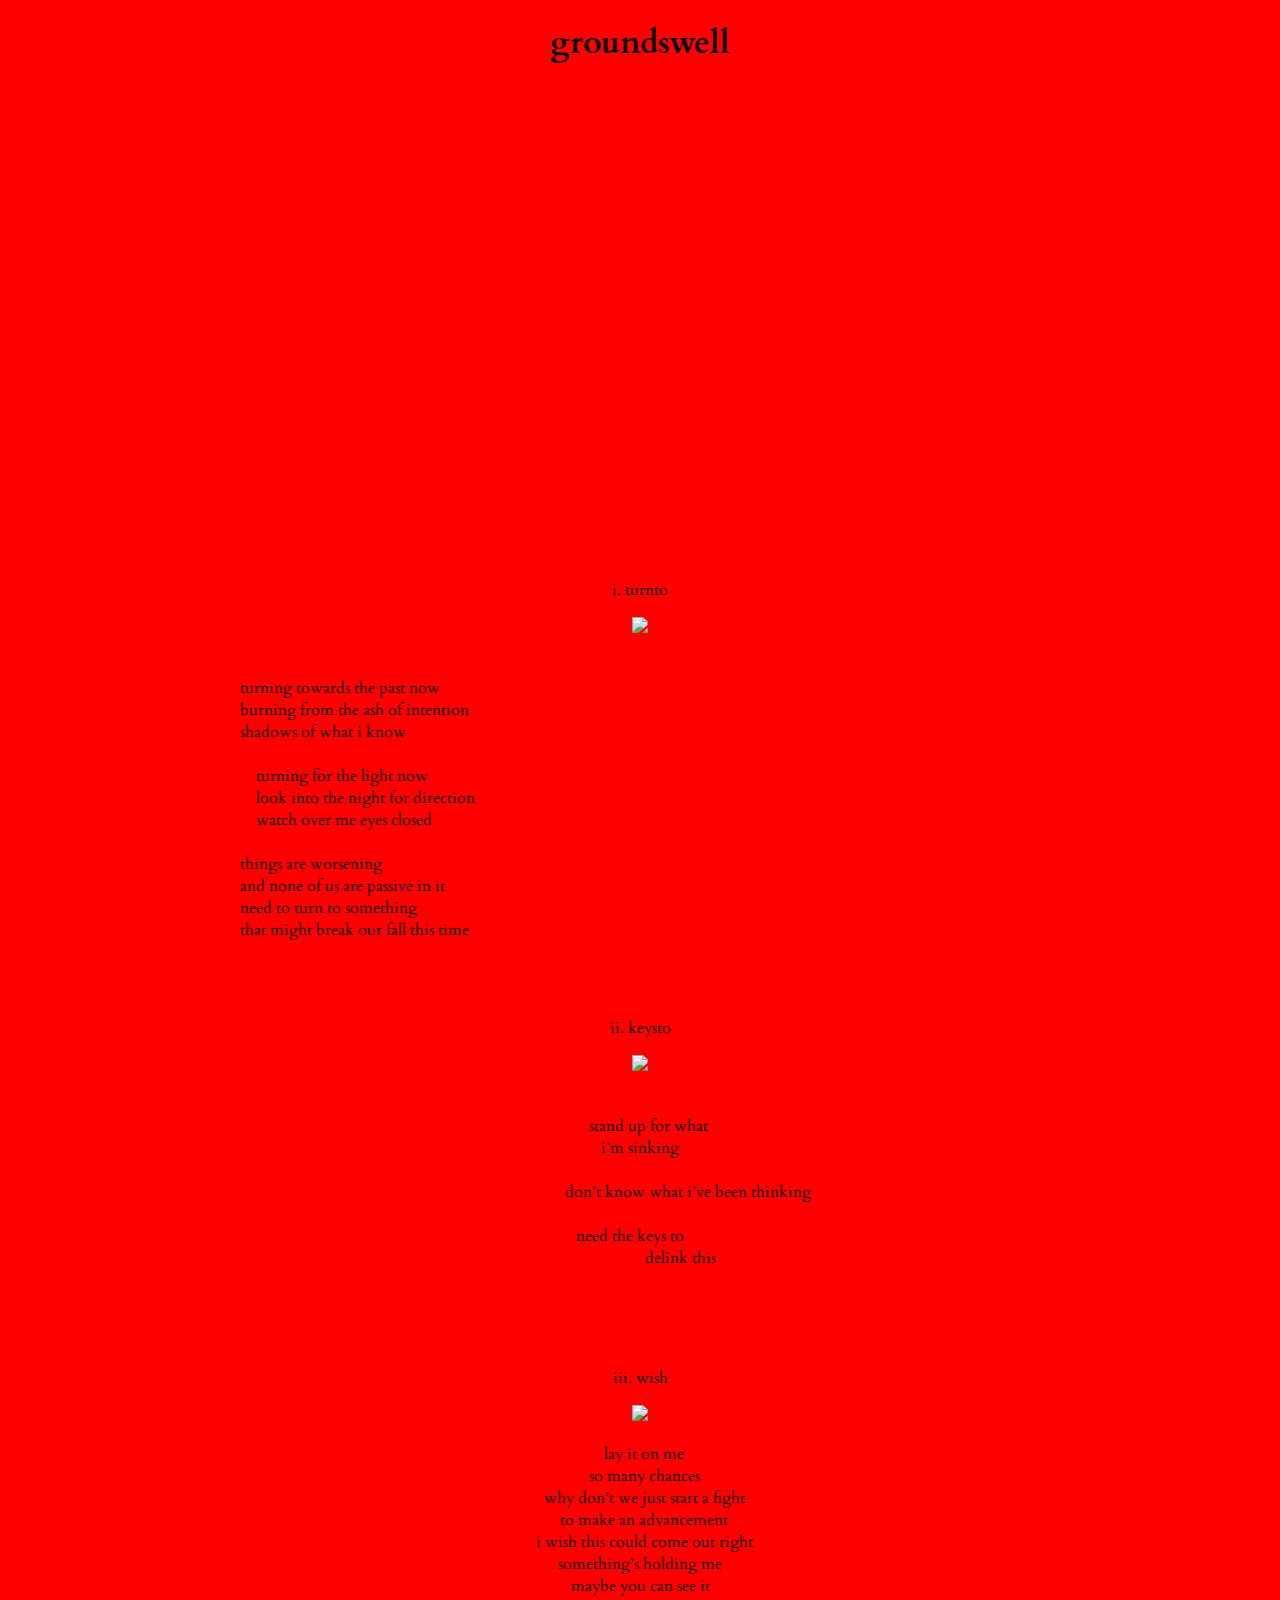
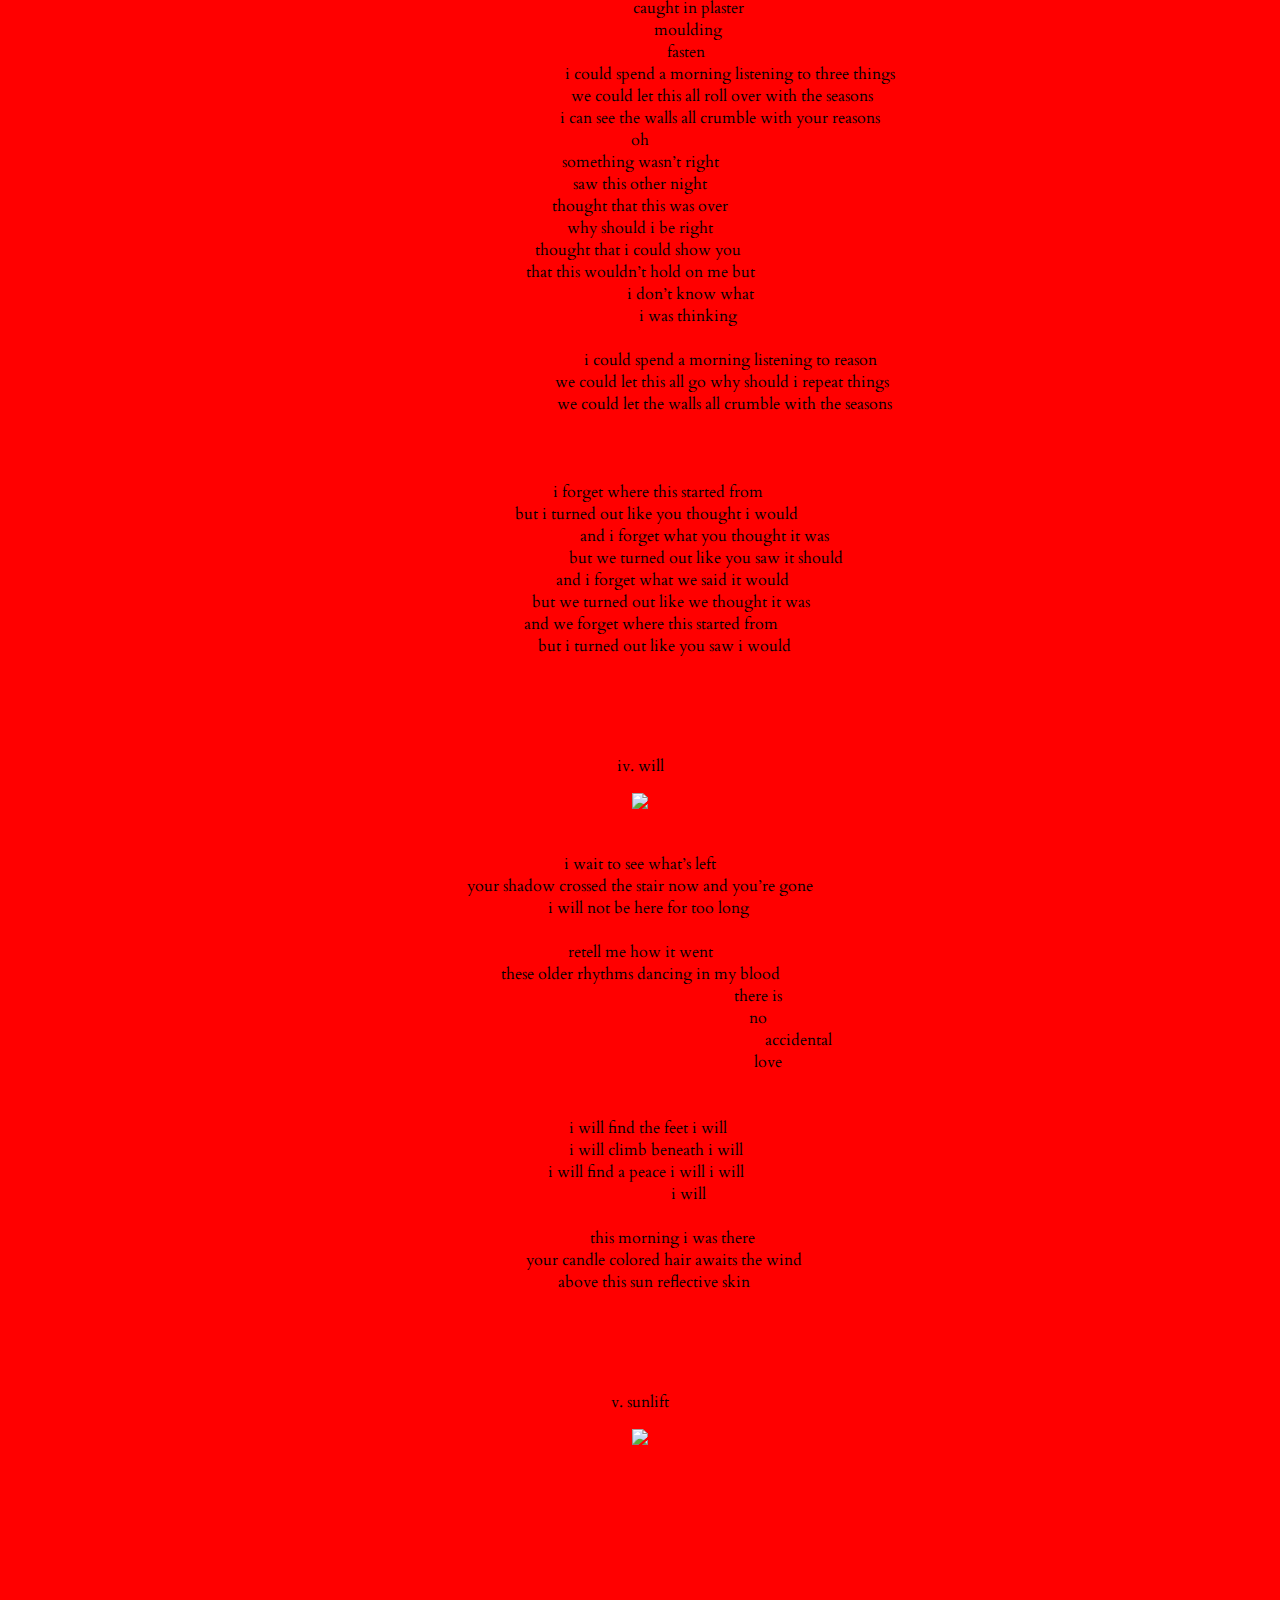
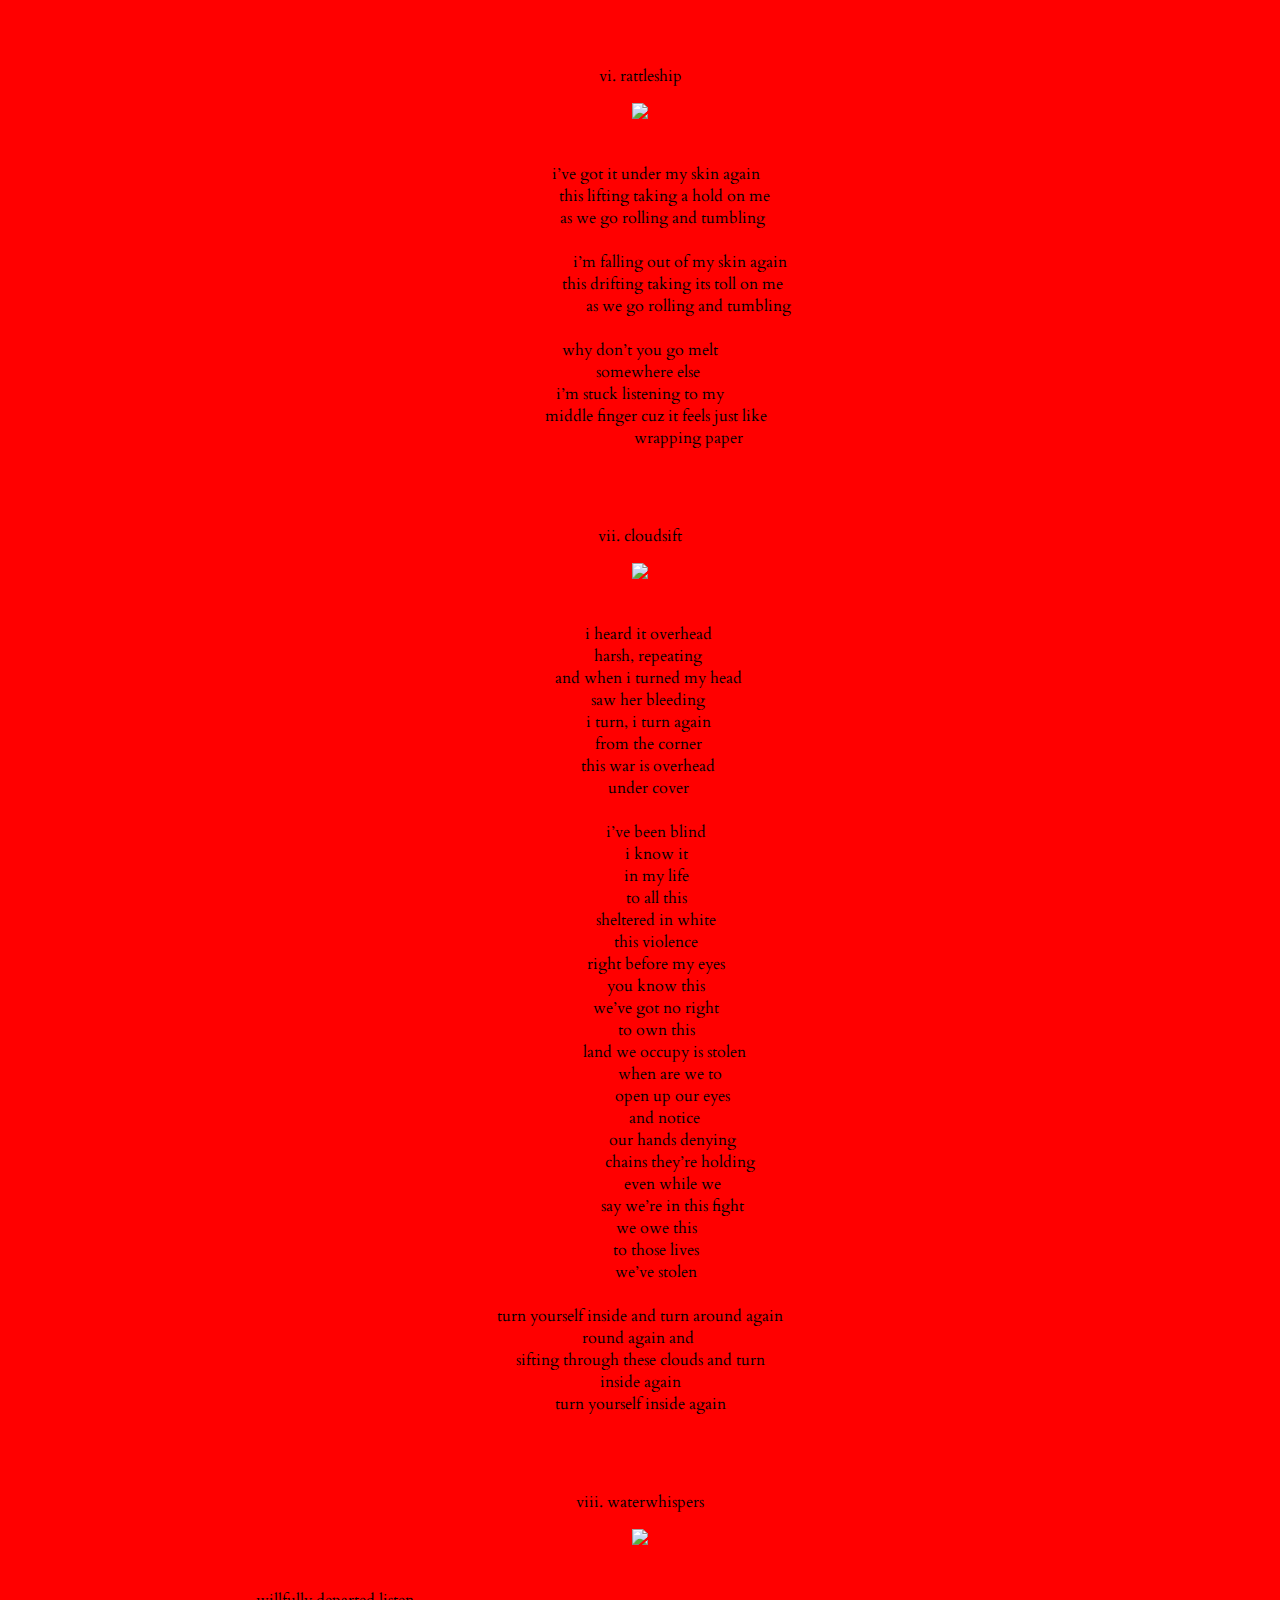
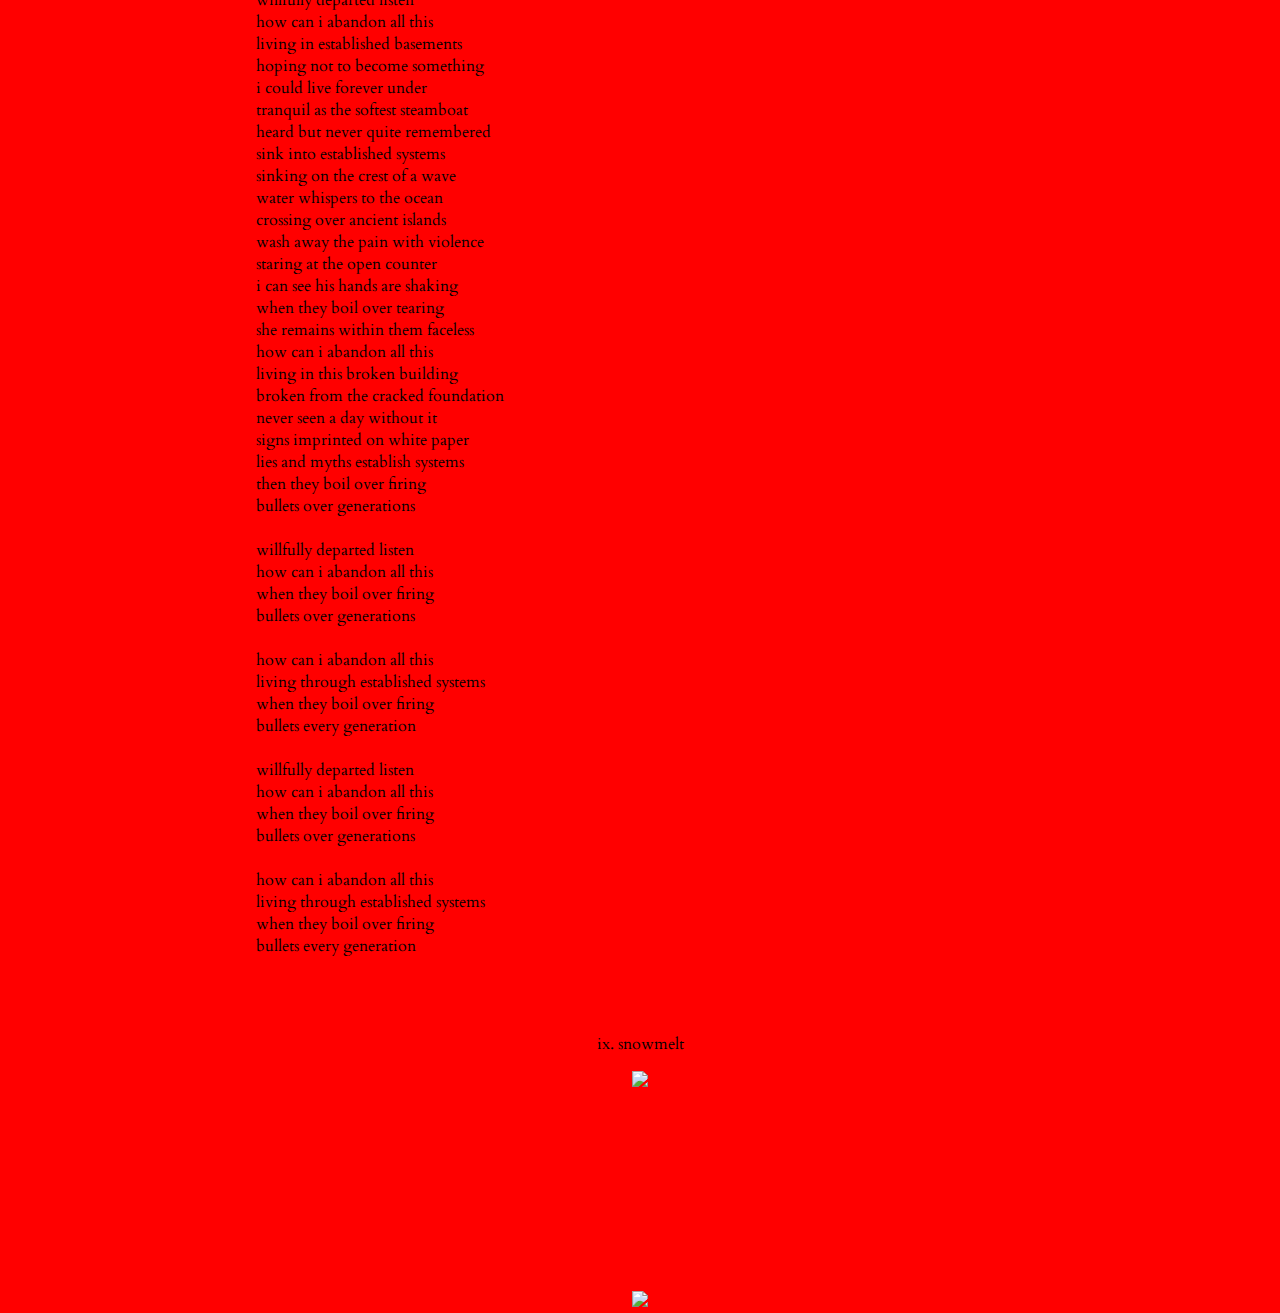
==== commit b347aa17: "switch out link" ====
--- a/album/index.html
+++ b/album/index.html
@@ -285,6 +285,7 @@
     </div>
 </body>
 
+<script src="../light.js"></script>
 <script>
     window.onload = function() {
 
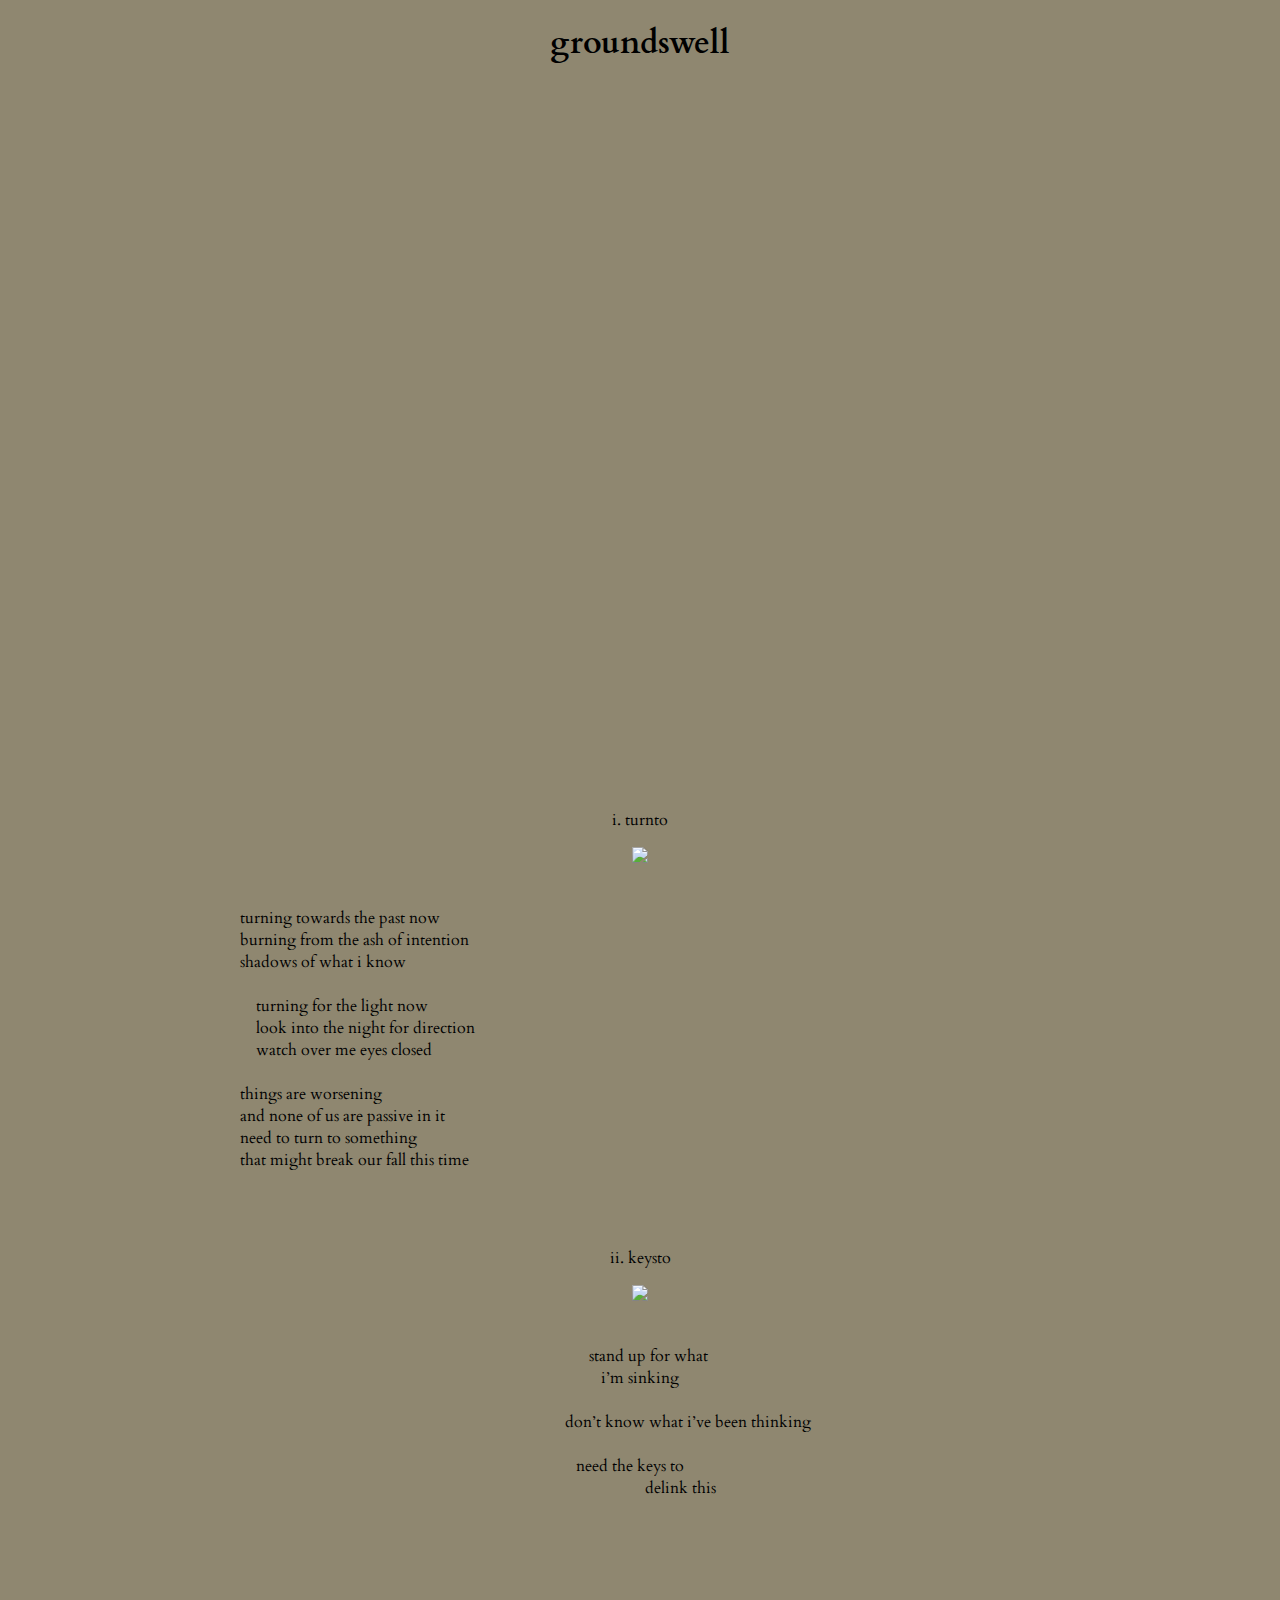
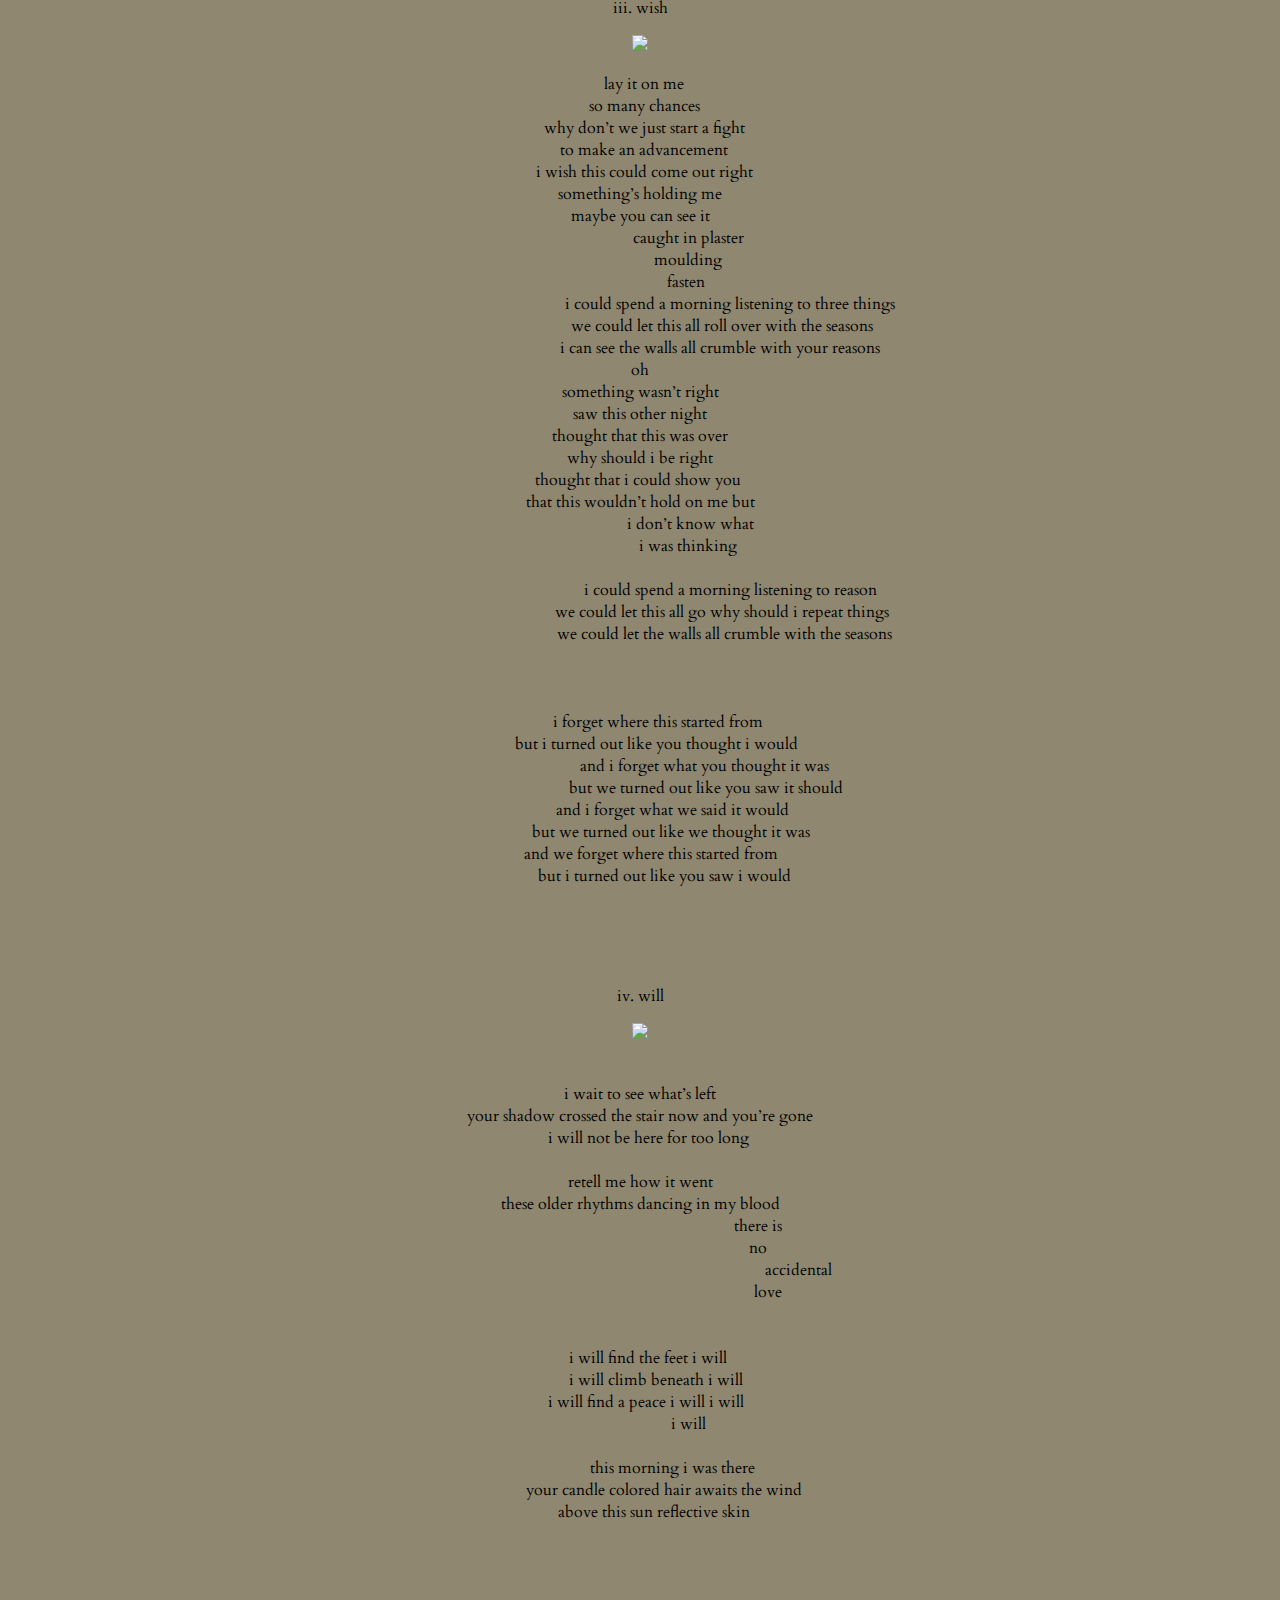
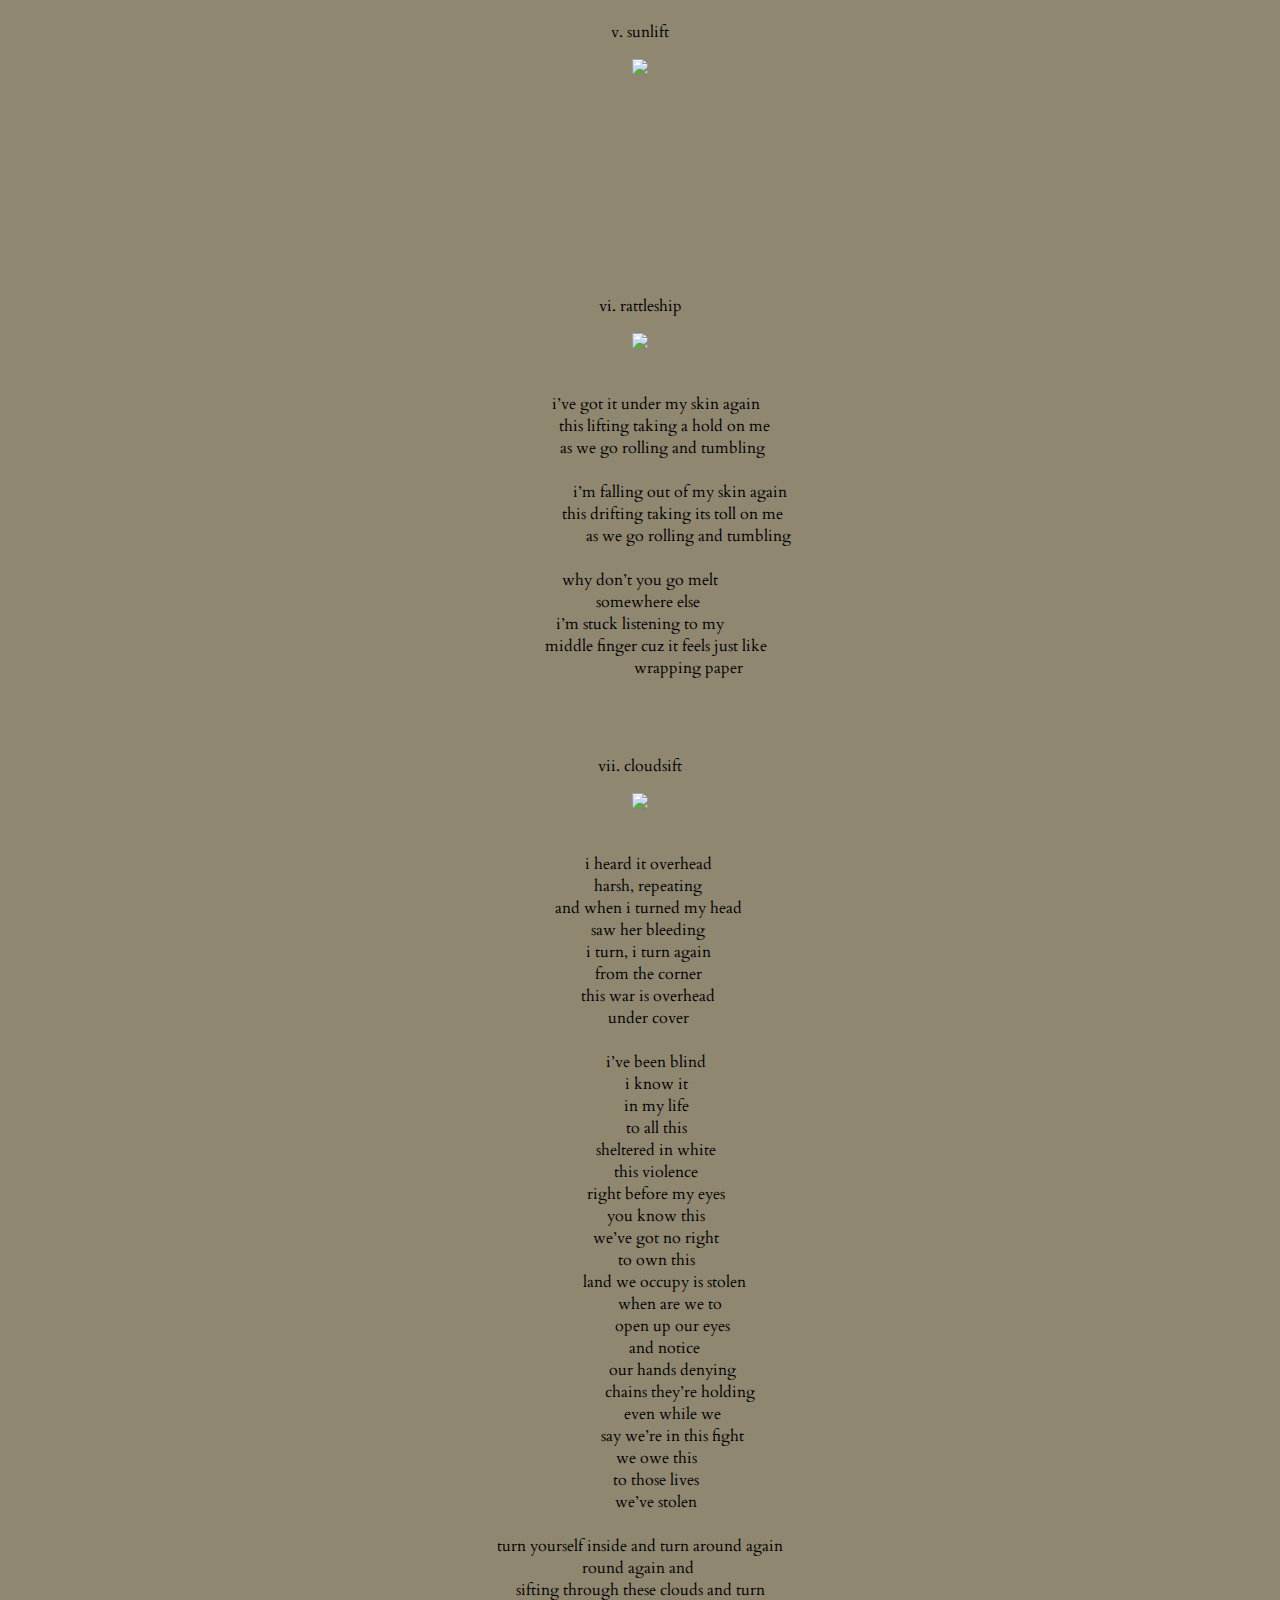
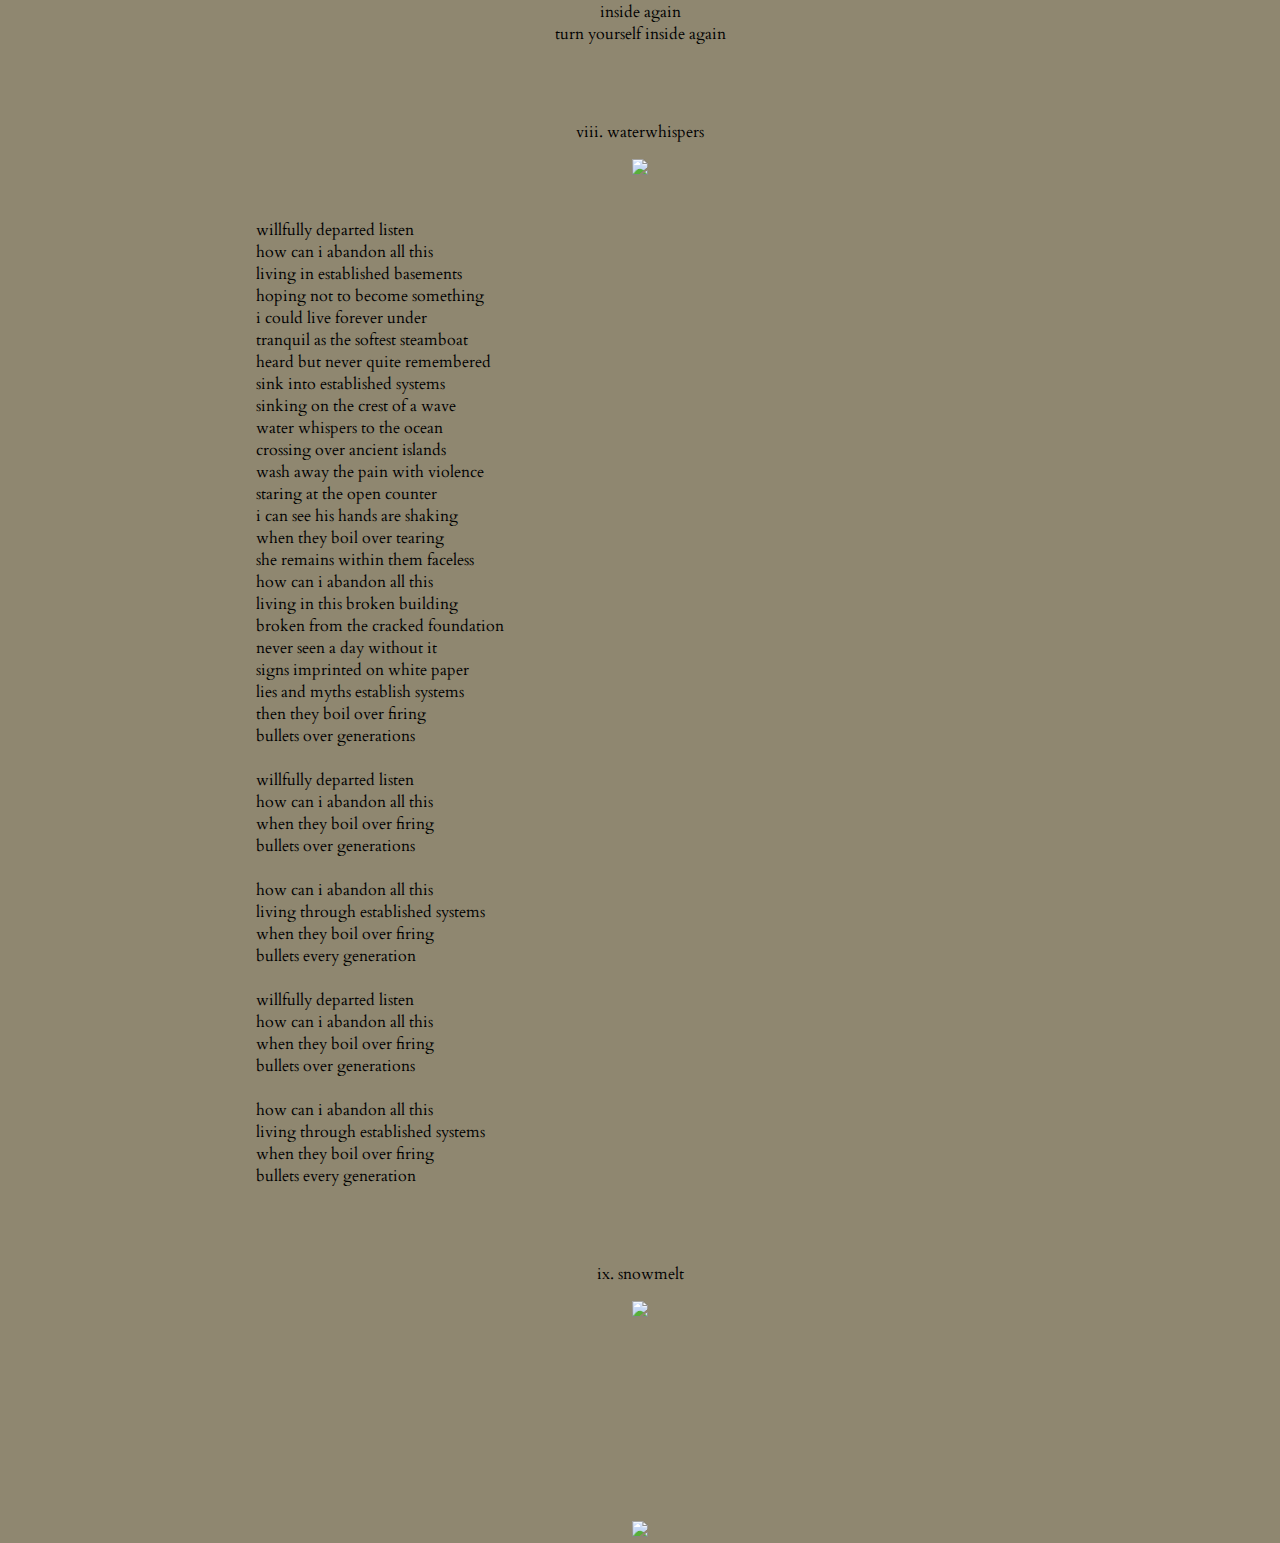
==== commit 75e93f82: "add bandcamp tracklist" ====
--- a/album/index.html
+++ b/album/index.html
@@ -18,8 +18,7 @@
             <h1>groundswell </h1>
         </a>
 
-        <iframe style="border: 0; width: 350px; height: 470px;" src="https://bandcamp.com/EmbeddedPlayer/album=1736904619/size=large/bgcol=333333/linkcol=ffffff/tracklist=false/transparent=true/" seamless><a href="http://isaacnsilber.bandcamp.com/album/groundswell">groundswell by isaac silber</a></iframe>
-
+        <iframe style="border: 0; width: 350px; height: 700px;" src="https://bandcamp.com/EmbeddedPlayer/album=1736904619/size=large/bgcol=333333/linkcol=ffffff/transparent=true/" seamless><a href="http://isaacnsilber.bandcamp.com/album/groundswell">groundswell by isaac silber</a></iframe>
 
         <br>
 
